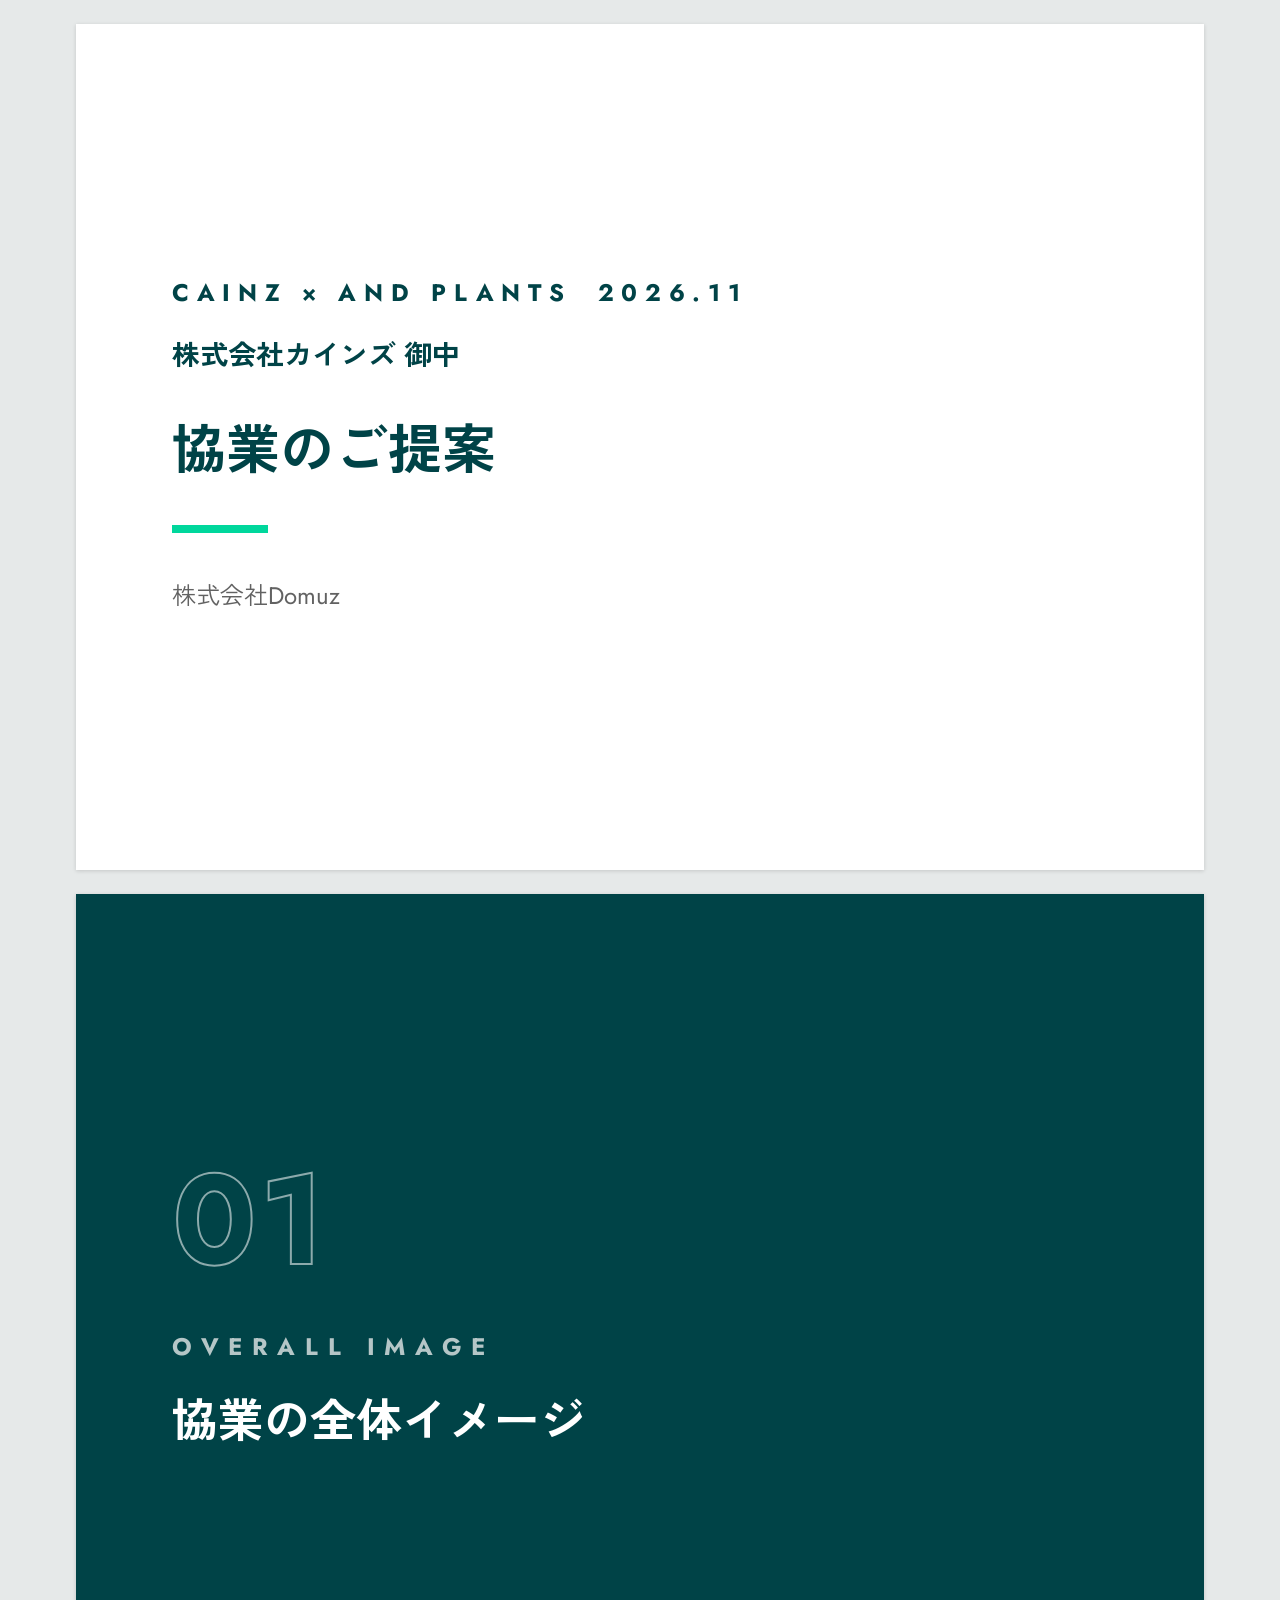
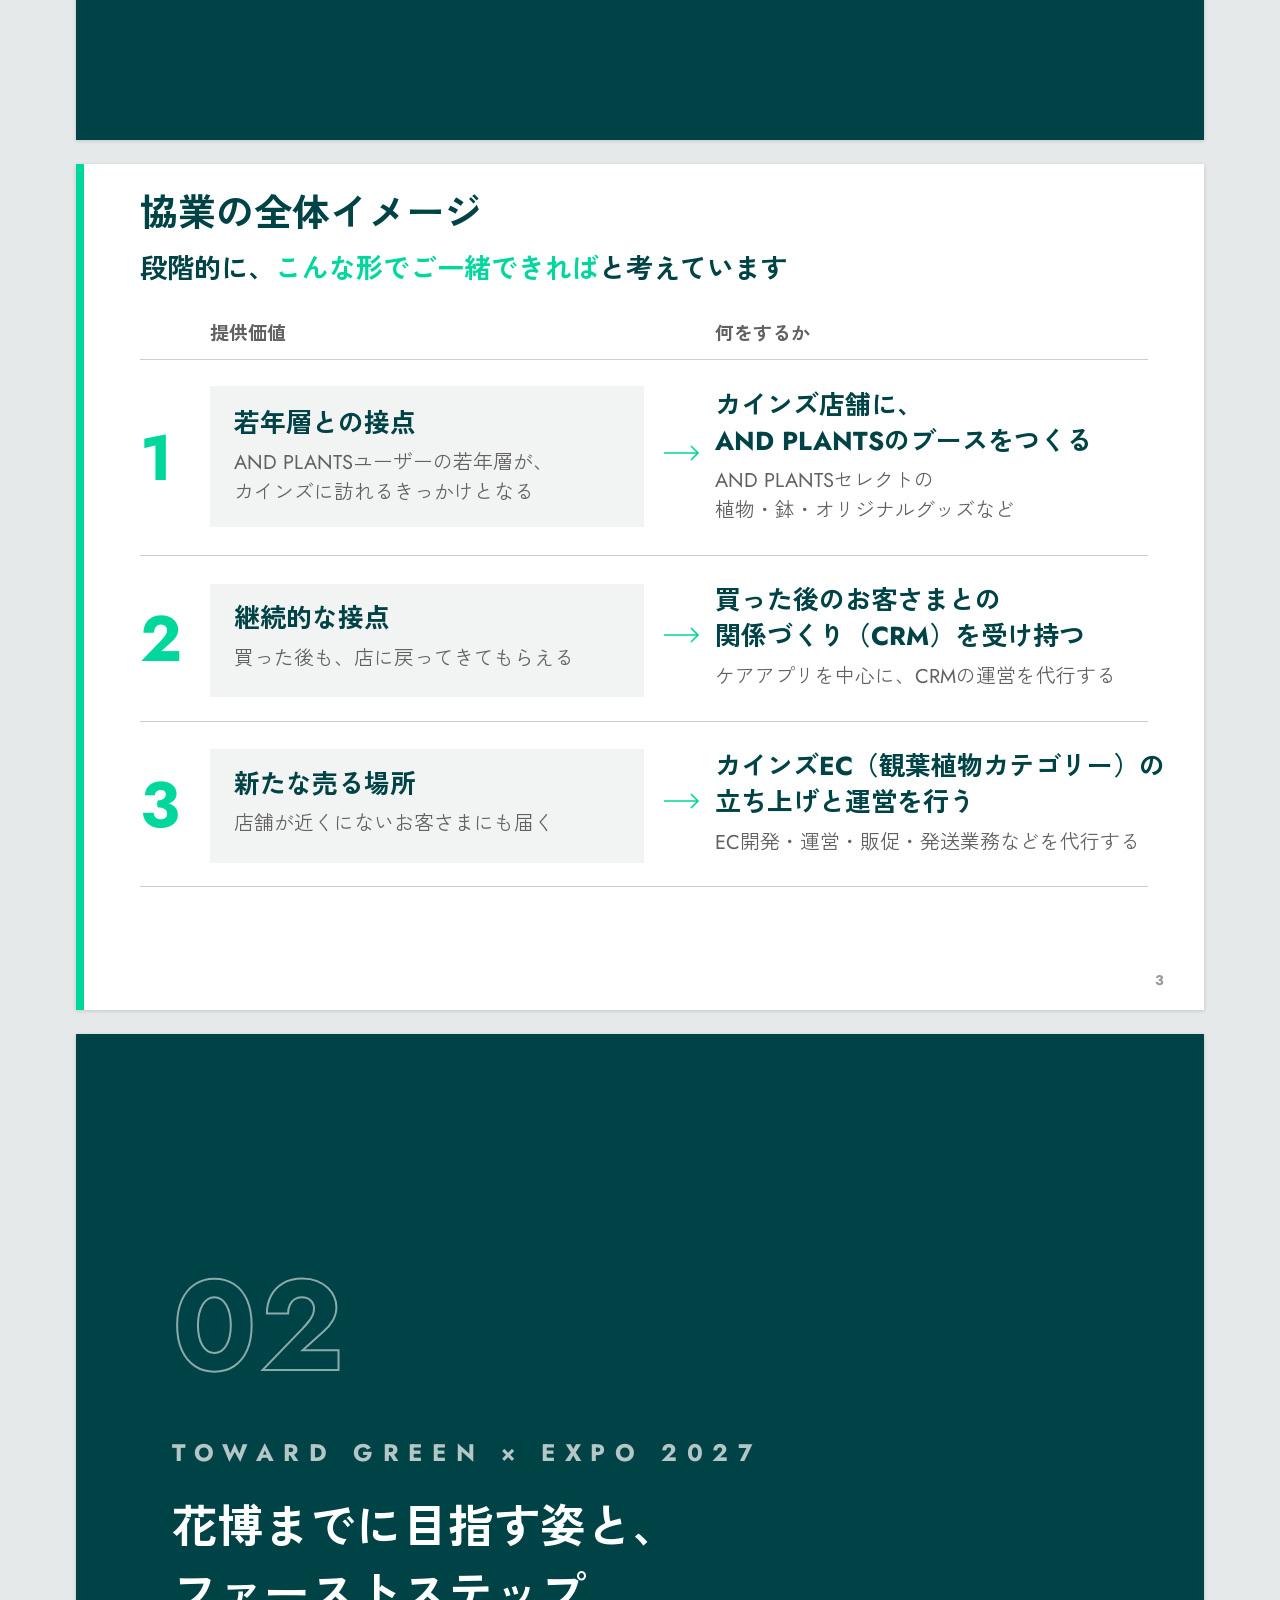
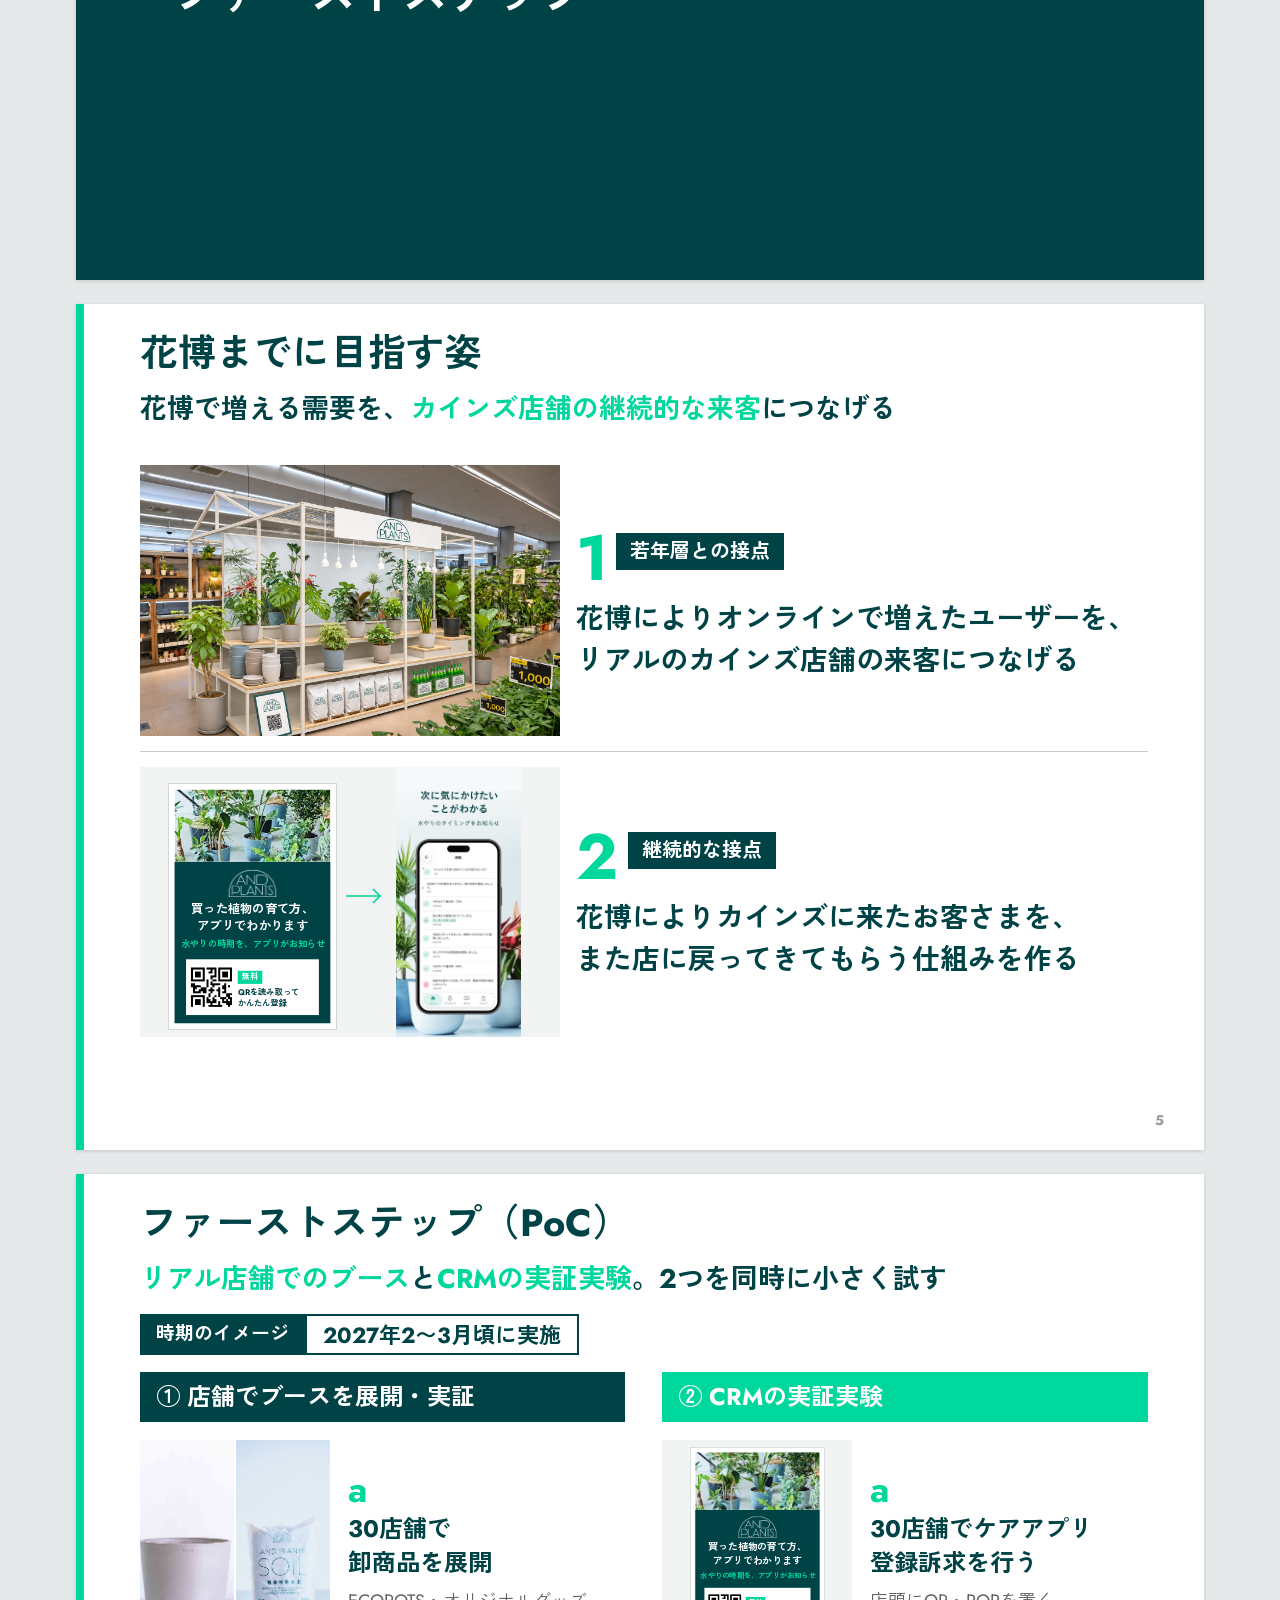
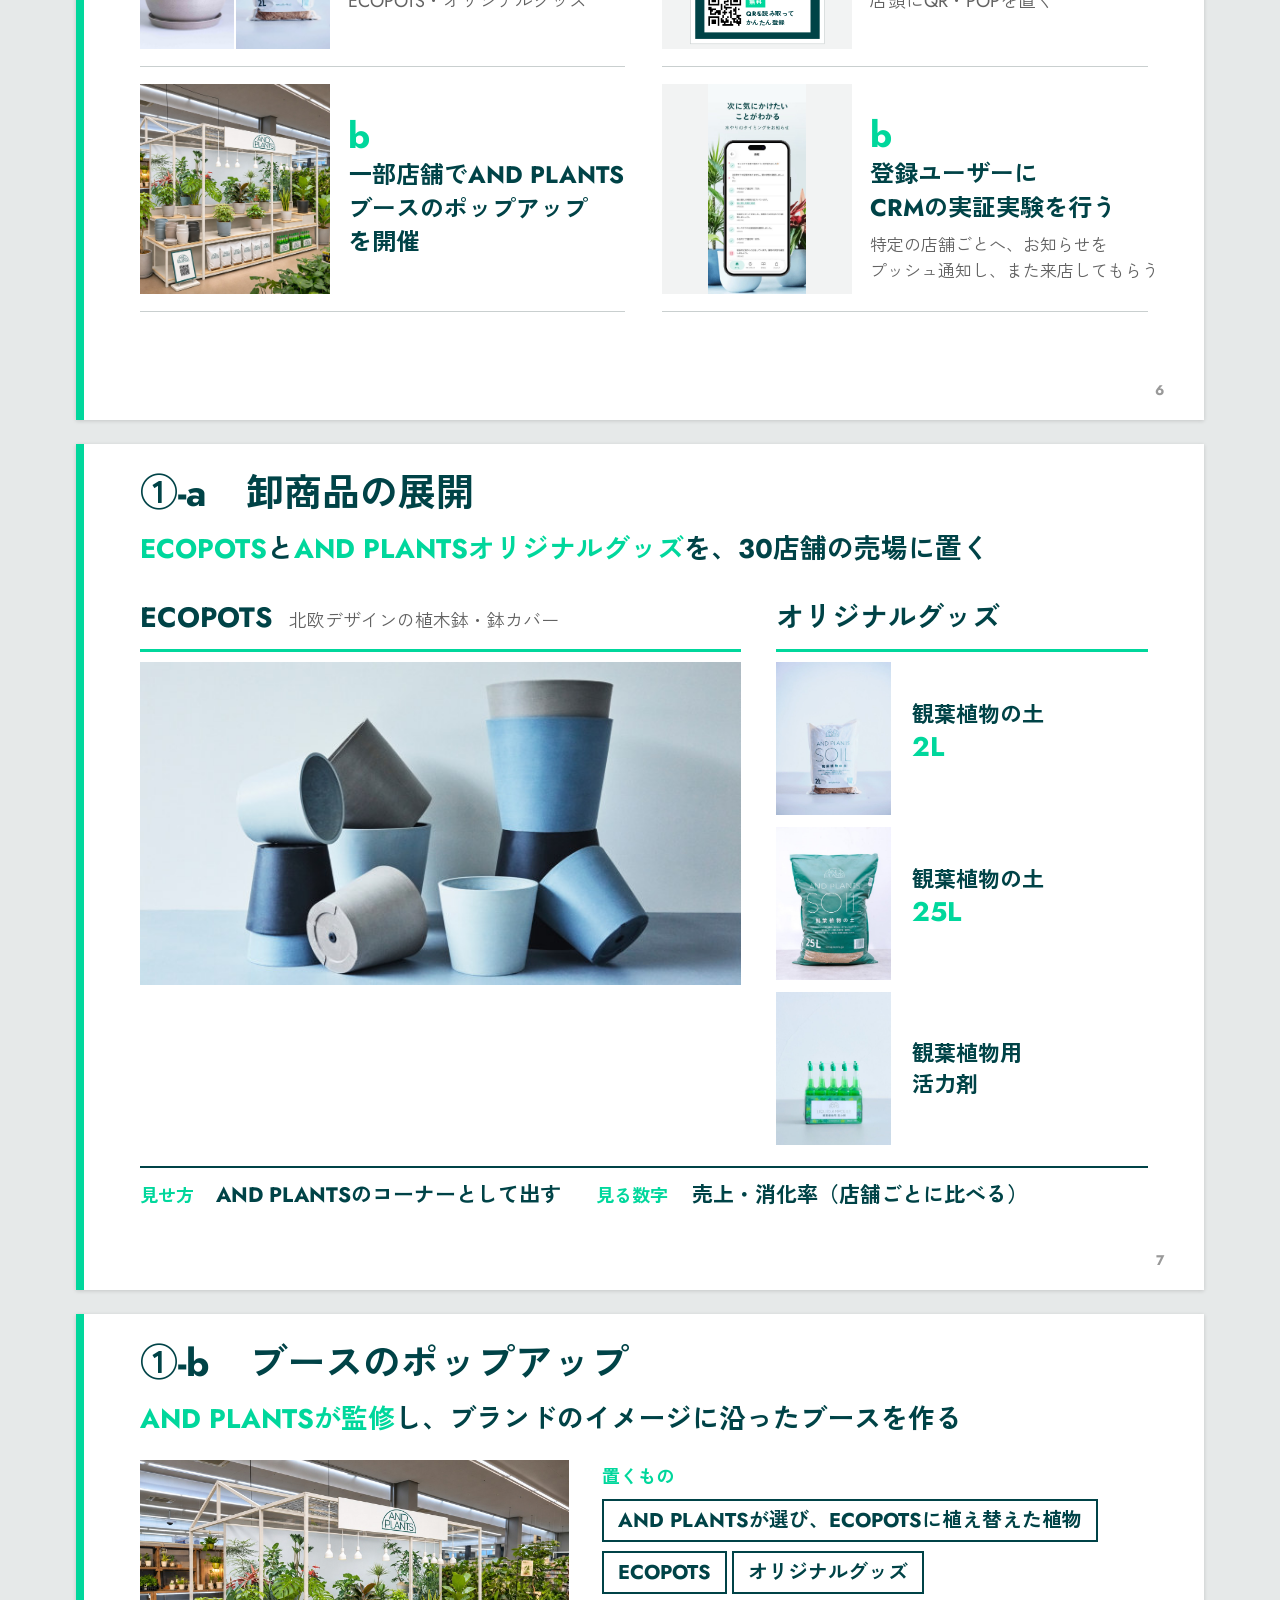
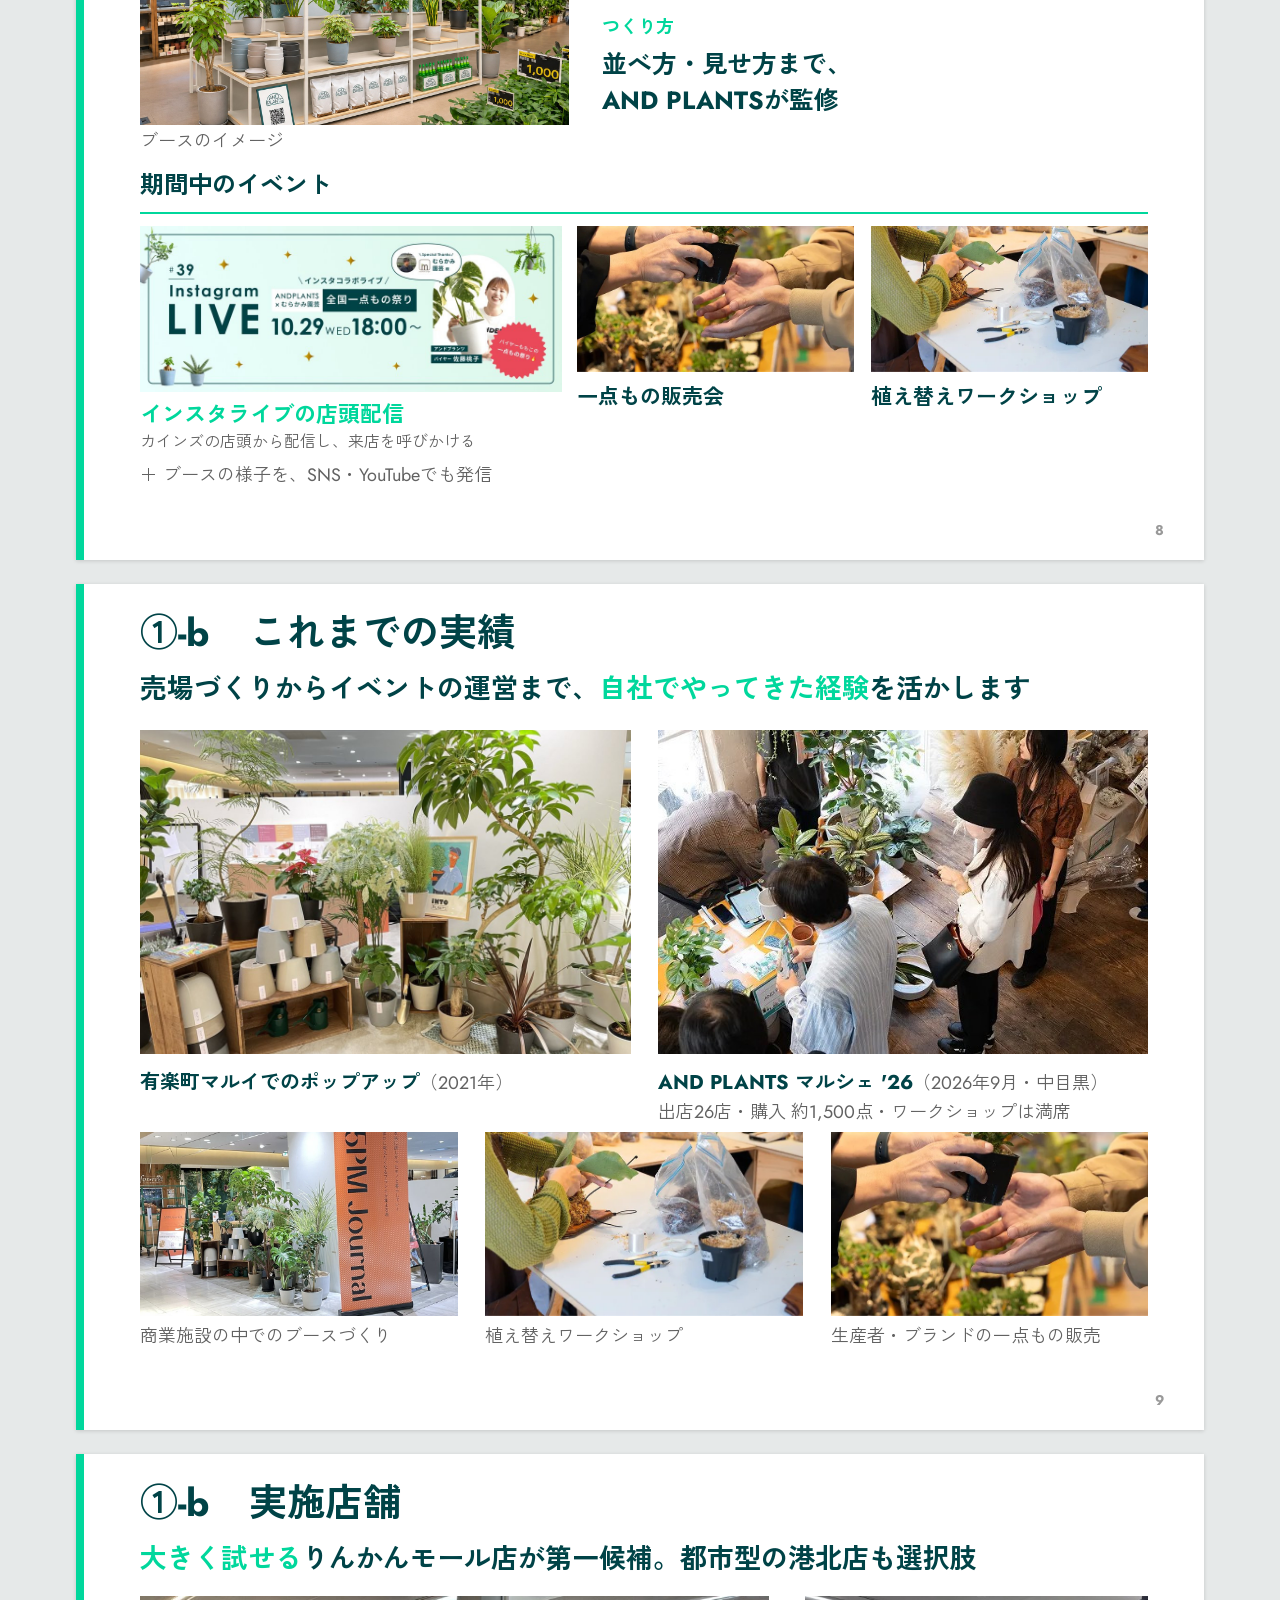
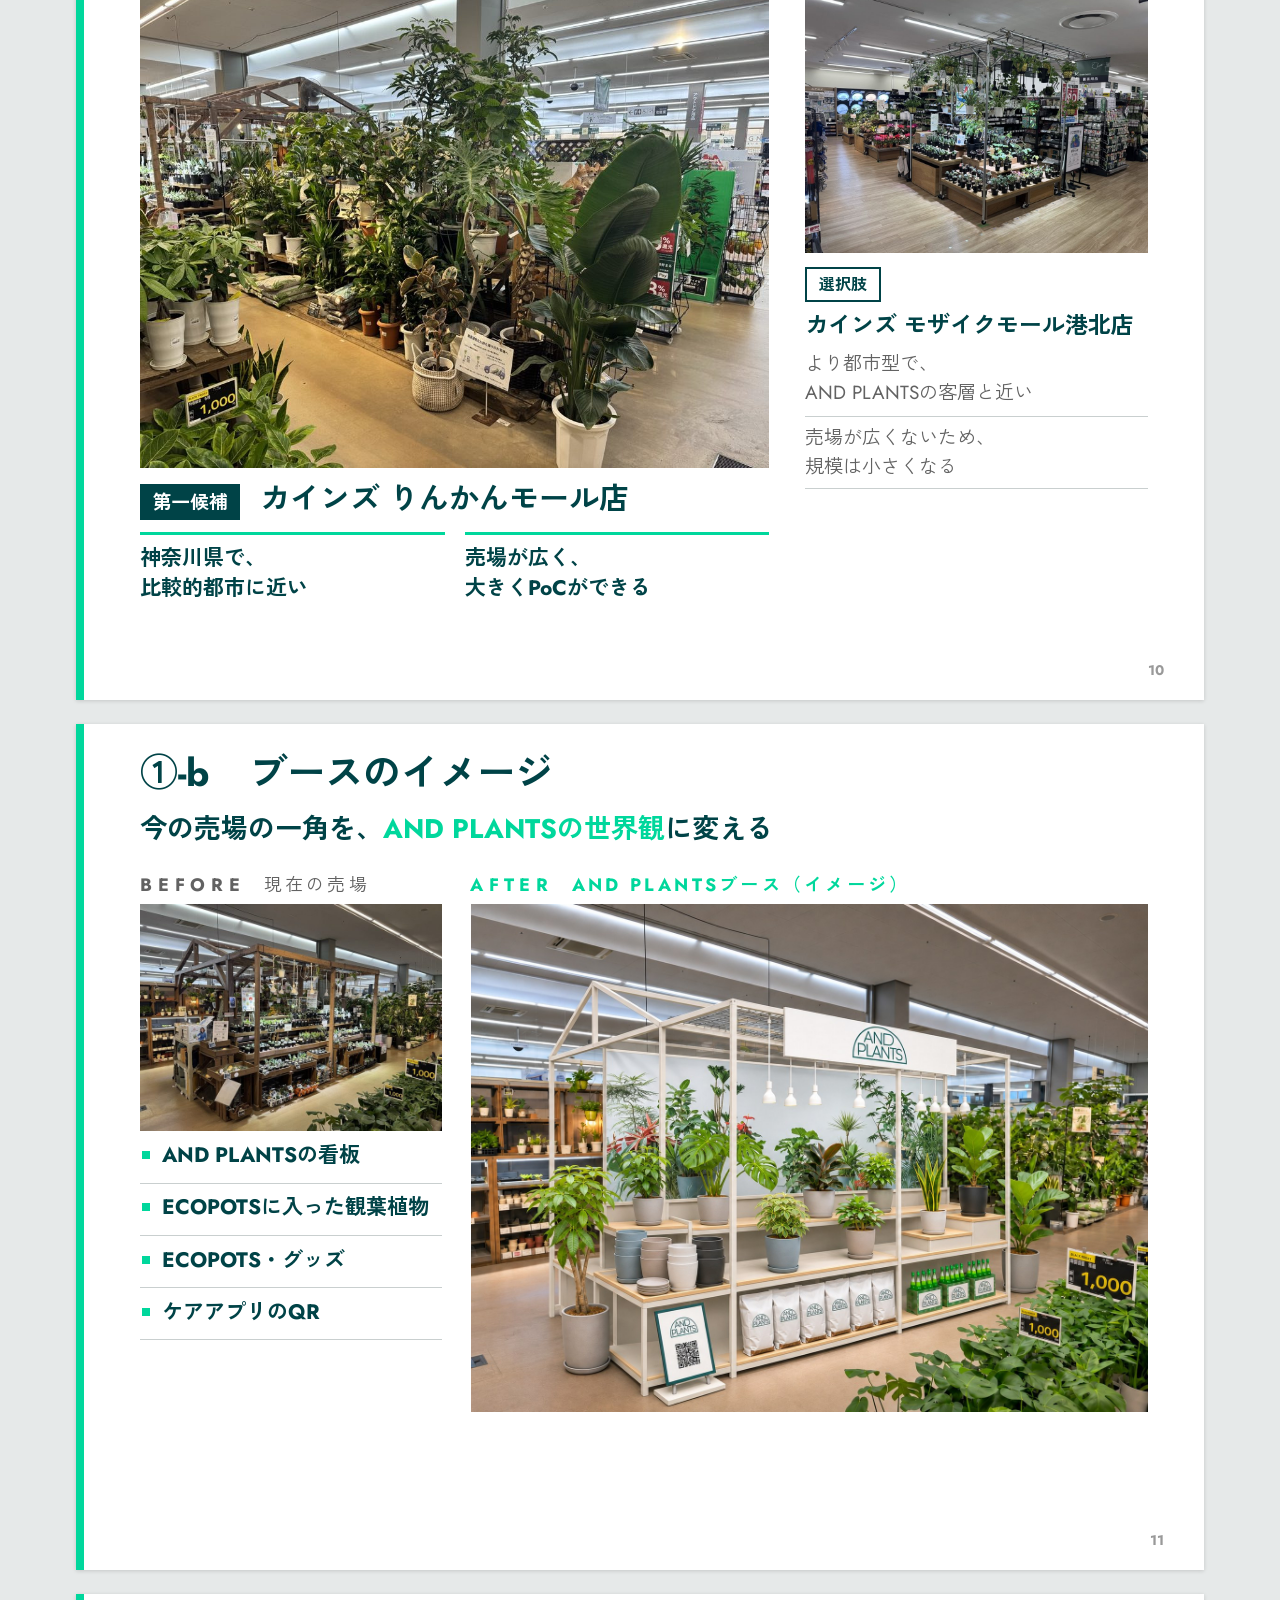
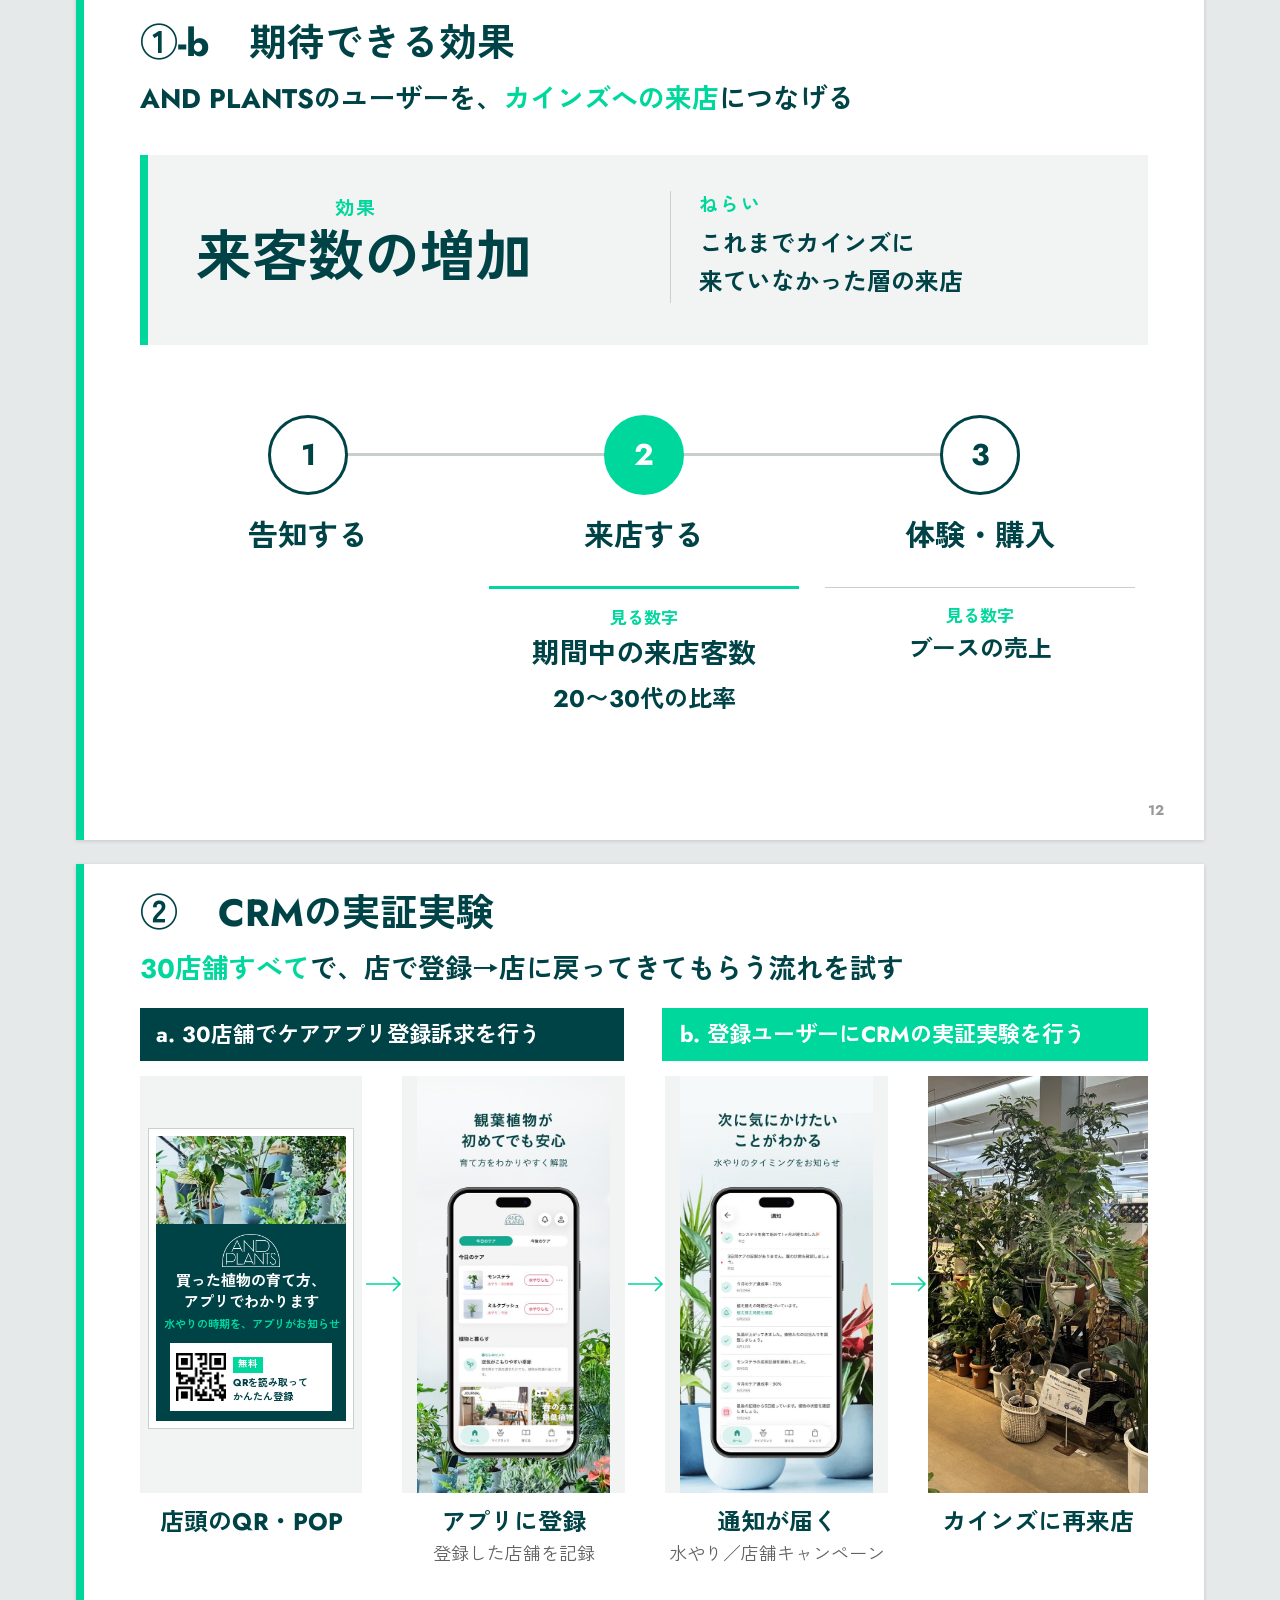
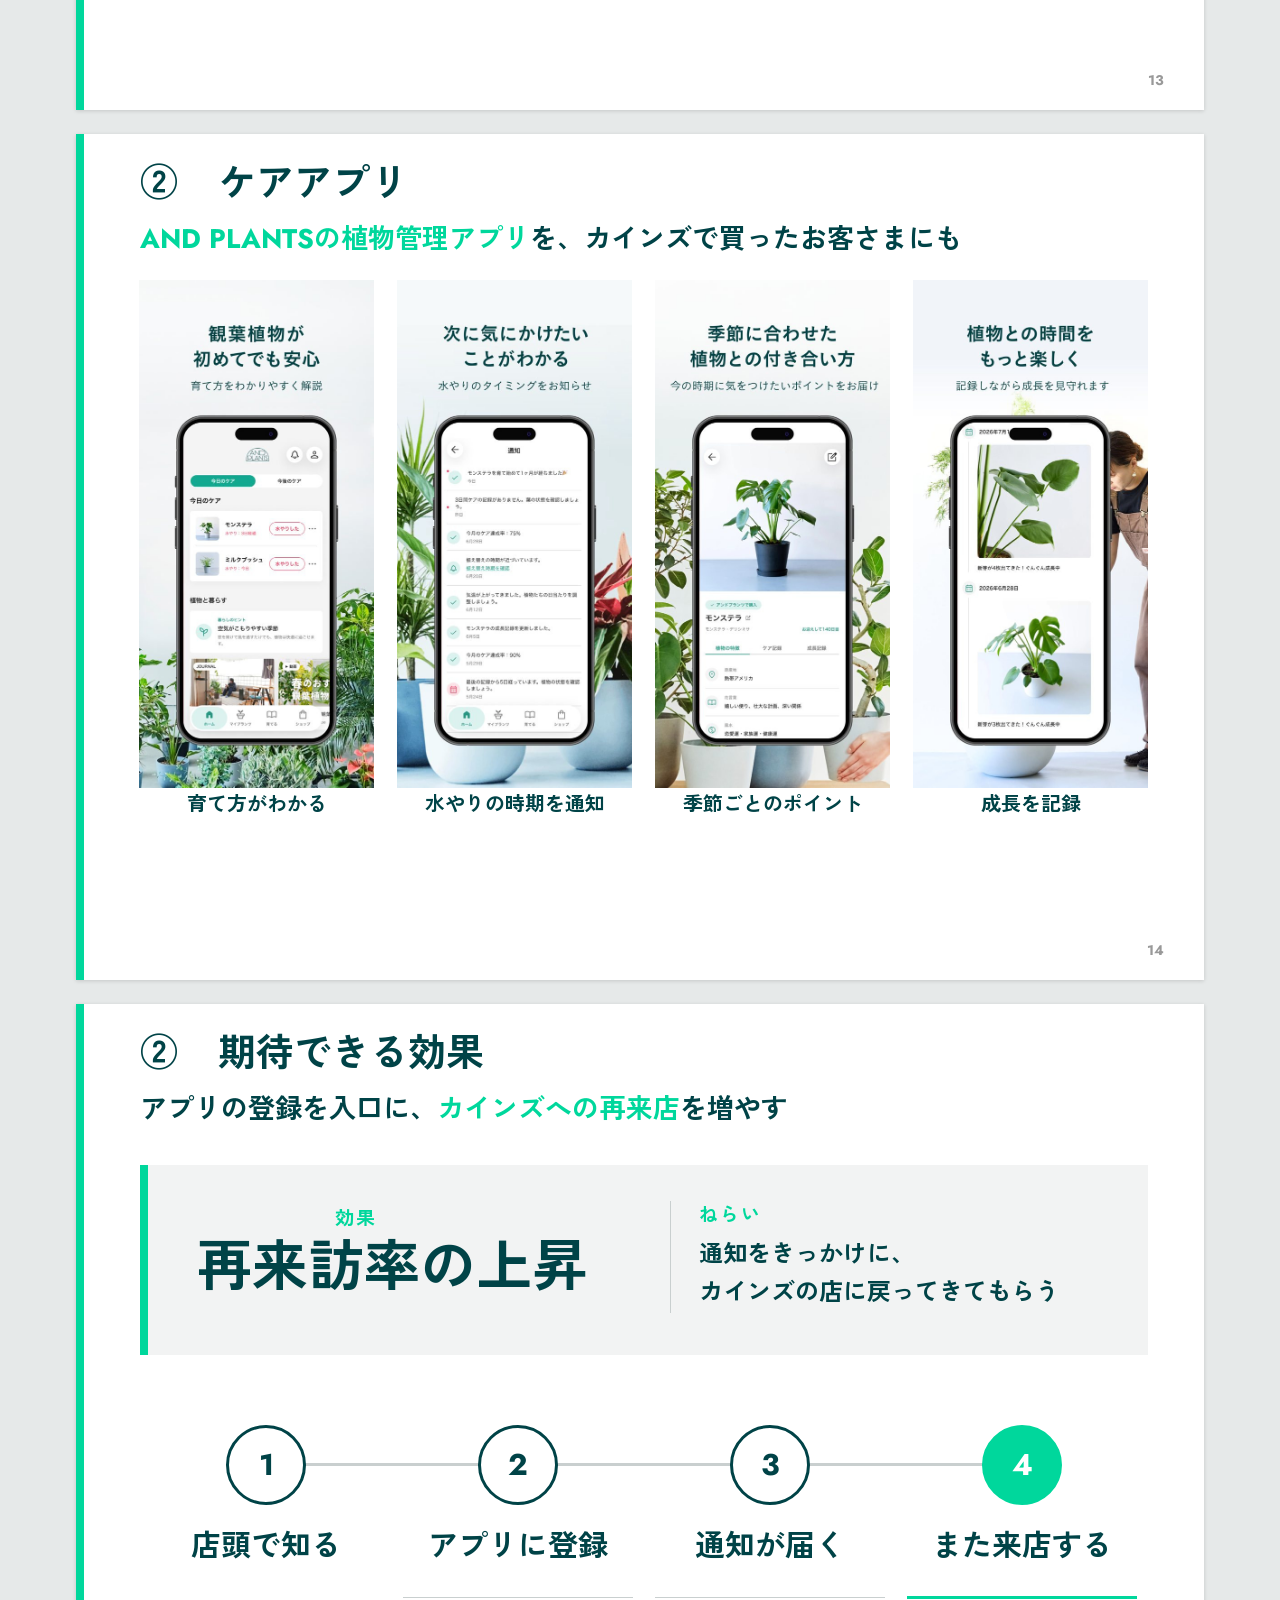
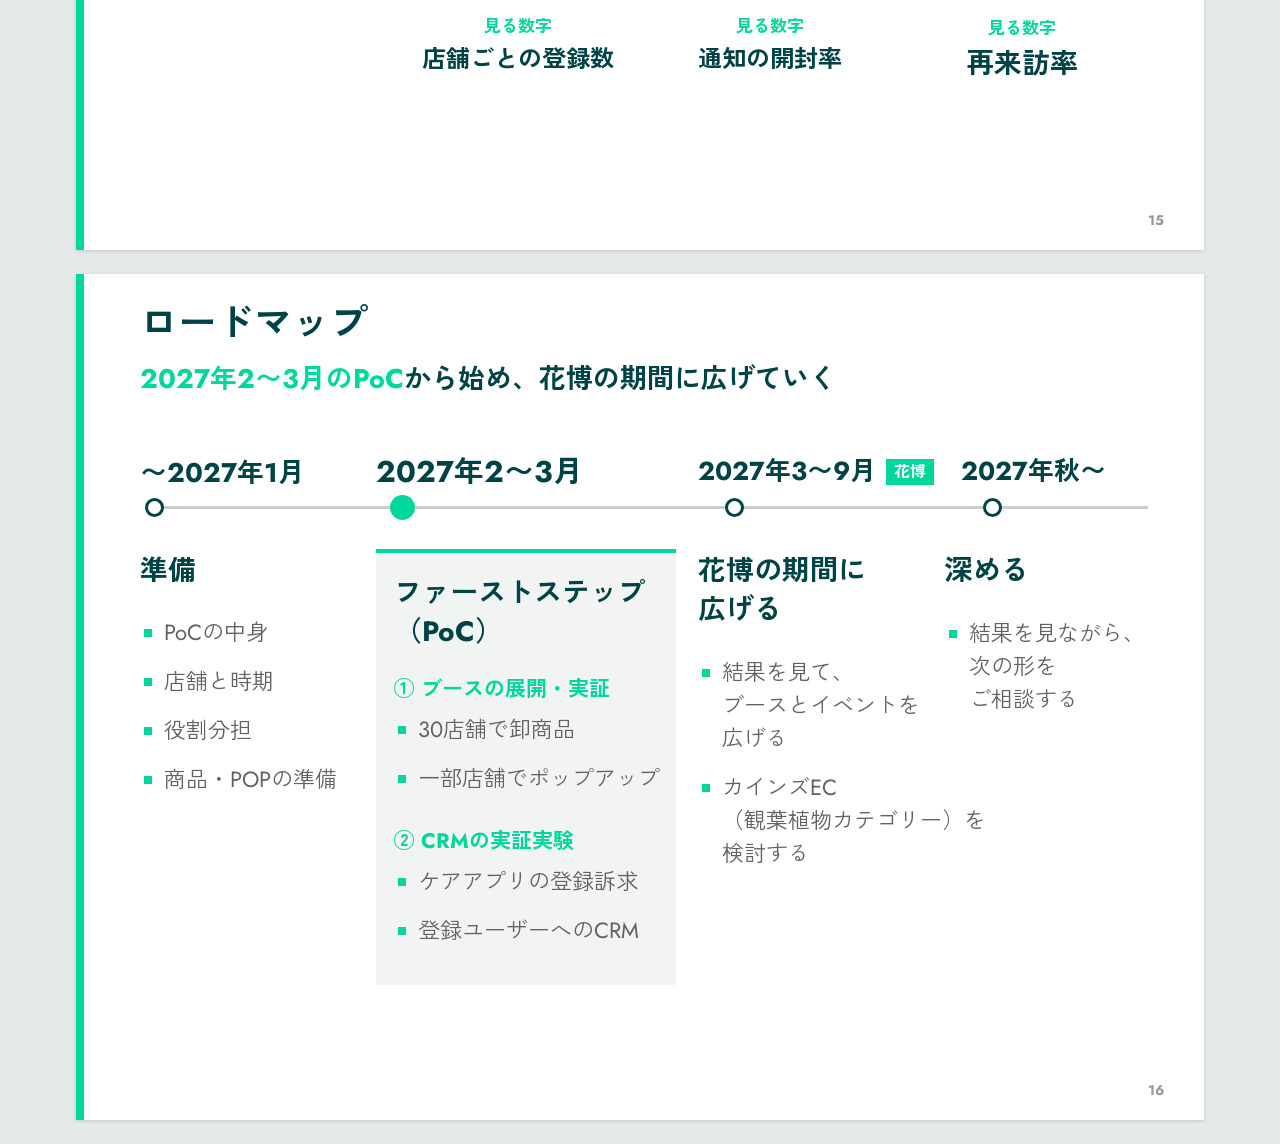
==== cainz-2026-11/deck.html @ 199fe283 "Cainz proposal deck: rebuild as HTML with Europa, wording fixes, uncropped goods photos - Latin text" ====
<!doctype html>
<html lang="ja">
<head>
<meta charset="utf-8">
<title>20261117_カインズ様_協業のご提案</title>
<link rel="preconnect" href="https://fonts.googleapis.com">
<link rel="preconnect" href="https://fonts.gstatic.com" crossorigin>
<link href="https://fonts.googleapis.com/css2?family=Zen+Kaku+Gothic+New:wght@400;500;700&display=swap" rel="stylesheet">
<style>
/* 欧文: Europa（Adobe Fonts が入っている Mac では local() で解決）→ 無ければ埋め込みの Jost */
@font-face { font-family: "Europa"; font-weight: 700; font-style: normal;
  src: local("Europa Bold"), local("Europa-Bold"), local("EuropaBold"), url(fonts/jost-latin.woff2) format("woff2"); }
@font-face { font-family: "Europa"; font-weight: 400; font-style: normal;
  src: local("Europa Regular"), local("Europa-Regular"), local("Europa"), url(fonts/jost-latin.woff2) format("woff2"); }

:root {
  --moss: #004347; --light: #00D79C; --secondary: #626262; --muted: #999999;
  --bg: #F2F3F3; --border: #C9CFCF; --white: #fff;
  --en: "Europa", "Zen Kaku Gothic New", "Hiragino Sans", sans-serif;
}
@page { size: 1128px 846px; margin: 0; }
* { box-sizing: border-box; }
html, body { margin: 0; padding: 0; background: #e6e9e9; }
body { font-family: var(--en); color: var(--moss); font-weight: 700; line-height: 1.45;
  -webkit-font-smoothing: antialiased; }
.page { position: relative; width: 1128px; height: 846px; overflow: hidden; background: var(--white);
  margin: 0 auto; page-break-after: always; break-after: page; }
@media screen { .page { margin: 24px auto; box-shadow: 0 1px 4px rgba(0,0,0,.15); } }
@media print { html, body { background: #fff; } .page { margin: 0; box-shadow: none; } }

.a { position: absolute; white-space: nowrap; }
.content::before { content: ""; position: absolute; left: 0; top: 0; width: 8px; height: 846px; background: var(--light); }
.title { left: 64px; top: 21px; font-size: 38px; }
.sub { left: 64px; top: 85px; font-size: 27px; }
.sub em { font-style: normal; color: var(--light); }
.pn { right: 40px; top: 806px; font-size: 14px; color: var(--muted); }
.reg { font-weight: 400; color: var(--secondary); }
.med { font-weight: 500; }
.lt { color: var(--light); }
.gray { color: var(--secondary); }
.hl { position: absolute; height: 1px; background: var(--border); }
.vl { position: absolute; width: 1px; background: var(--border); }
.box { position: absolute; background: var(--bg); }
.img { position: absolute; overflow: hidden; }
.img img { width: 100%; height: 100%; object-fit: cover; display: block; }
.img.top img { object-position: top; }
.img.contain { background: var(--bg); }
.img.contain img { object-fit: contain; }
.badge { position: absolute; background: var(--moss); color: #fff; font-size: 20px; line-height: 1; padding: 9px 14px 8px; white-space: nowrap; }
.frame { position: absolute; border: 2px solid var(--moss); font-size: 20px; line-height: 1; padding: 10px 14px 9px; white-space: nowrap; }
.bar { position: absolute; height: 50px; color: #fff; font-size: 24px; line-height: 50px; padding-left: 16px; white-space: nowrap; }
.bar.moss { background: var(--moss); } .bar.light { background: var(--light); }
.sq::before { content: ""; display: inline-block; width: 8px; height: 8px; background: var(--light); margin-right: 12px; vertical-align: 3px; }
.arrow { position: absolute; width: 36px; height: 16px; }
.num { font-size: 64px; line-height: 1; color: var(--light); }
.track { letter-spacing: .32em; }

/* 章扉 */
.divider { background: var(--moss); color: #fff; }
.divider .no { left: 96px; top: 262px; font-size: 128px; line-height: 1; color: transparent;
  -webkit-text-stroke: 2px rgba(255,255,255,.55); letter-spacing: .02em; }
.divider .label { left: 96px; top: 436px; font-size: 24px; letter-spacing: .4em; color: #B5C6C7; }
.divider .ttl { left: 96px; top: 494px; font-size: 46px; line-height: 1.45; }

/* ケアアプリ POP（店頭）。基準幅 206px、transform で縮小して使う */
.pop { position: absolute; width: 206px; background: #fff; border: 1px solid #c9cfcf; padding: 7px; transform-origin: 0 0; }
.pop .ph { height: 88px; overflow: hidden; }
.pop .ph img { width: 100%; height: 100%; object-fit: cover; object-position: 50% 100%; display: block; }
.pop .bd { background: var(--moss); color: #fff; text-align: center; padding: 10px 8px 10px; }
.pop .bd img.logo { width: 58px; display: block; margin: 0 auto 4px; }
.pop .h { font-size: 15px; line-height: 1.4; }
.pop .s { white-space: nowrap; font-size: 11px; color: var(--light); margin-top: 4px; }
.pop .qr { background: #fff; margin: 10px 6px 0; padding: 7px 6px; display: flex; align-items: center; gap: 7px; text-align: left; color: var(--moss); }
.pop .qr img { width: 50px; height: 48px; display: block; }
.pop .qr .free { display: inline-block; background: var(--light); color: #fff; font-size: 9.5px; line-height: 1; padding: 3px 5px; margin-bottom: 3px; }
.pop .qr .t { font-size: 10px; line-height: 1.4; }

/* 流れ（丸＋線） */
.flow .line { position: absolute; height: 3px; background: var(--border); }
.flow .c { position: absolute; width: 80px; height: 80px; border-radius: 50%; border: 3px solid var(--moss); background: #fff;
  font-size: 30px; line-height: 74px; text-align: center; }
.flow .c.on { background: var(--light); border-color: var(--light); color: #fff; }
.flow .lb { position: absolute; width: 320px; text-align: center; font-size: 30px; }
.flow .ul { position: absolute; height: 1px; background: var(--border); }
.flow .ul.on { height: 3px; background: var(--light); }
.flow .k { position: absolute; width: 320px; text-align: center; font-size: 17px; color: var(--light); }
.flow .v { position: absolute; width: 320px; text-align: center; font-size: 24px; }

/* 効果ボックス */
.effect { position: absolute; left: 64px; top: 161px; width: 1008px; height: 190px; background: var(--bg); border-left: 8px solid var(--light); }
.effect .k { position: absolute; left: 48px; top: 40px; font-size: 19px; color: var(--light); letter-spacing: .1em; }
.effect .big { position: absolute; left: 48px; top: 66px; font-size: 56px; line-height: 1.3; }
.effect .vl { left: 522px; top: 36px; height: 112px; }
.effect .k2 { position: absolute; left: 551px; top: 36px; font-size: 19px; color: var(--light); letter-spacing: .1em; }
.effect .aim { position: absolute; left: 551px; top: 70px; font-size: 24px; line-height: 1.6; }
</style>
</head>
<body>

<!-- 1 表紙 -->
<section class="page">
  <div class="a track" style="left:96px;top:252px;font-size:24px">CAINZ × AND PLANTS<span style="display:inline-block;width:1.1em"></span>2026.11</div>
  <div class="a" style="left:96px;top:312px;font-size:28px">株式会社カインズ 御中</div>
  <div class="a" style="left:96px;top:387px;font-size:54px">協業のご提案</div>
  <div class="a" style="left:96px;top:501px;width:96px;height:8px;background:var(--light)"></div>
  <div class="a reg" style="left:96px;top:555px;font-size:24px">株式会社Domuz</div>
</section>

<!-- 2 章扉 01 -->
<section class="page divider">
  <div class="a no">01</div>
  <div class="a label">OVERALL IMAGE</div>
  <div class="a ttl">協業の全体イメージ</div>
</section>

<!-- 3 協業の全体イメージ -->
<section class="page content">
  <div class="a title">協業の全体イメージ</div>
  <div class="a sub">段階的に、<em>こんな形でご一緒できれば</em>と考えています</div>

  <div class="a gray" style="left:134px;top:156px;font-size:19px">提供価値</div>
  <div class="a gray" style="left:639px;top:156px;font-size:19px">何をするか</div>
  <div class="hl" style="left:64px;top:195px;width:1008px"></div>
  <div class="hl" style="left:64px;top:391px;width:1008px"></div>
  <div class="hl" style="left:64px;top:557px;width:1008px"></div>
  <div class="hl" style="left:64px;top:722px;width:1008px"></div>

  <!-- row 1 -->
  <div class="a num" style="left:64px;top:262px">1</div>
  <div class="box" style="left:134px;top:222px;width:434px;height:141px"></div>
  <div class="a" style="left:158px;top:241px;font-size:26px">若年層との接点</div>
  <div class="a reg" style="left:158px;top:284px;font-size:20px;line-height:1.5">AND PLANTSユーザーの若年層が、<br>カインズに訪れるきっかけとなる</div>
  <svg class="arrow" style="left:588px;top:281px" viewBox="0 0 36 16"><path d="M0 8h34M27 1l7 7-7 7" fill="none" stroke="#00D79C" stroke-width="1.6"/></svg>
  <div class="a" style="left:639px;top:223px;font-size:26px;line-height:1.4">カインズ店舗に、<br>AND PLANTSのブースをつくる</div>
  <div class="a reg" style="left:639px;top:302px;font-size:20px;line-height:1.5">AND PLANTSセレクトの<br>植物・鉢・オリジナルグッズなど</div>

  <!-- row 2 -->
  <div class="a num" style="left:64px;top:443px">2</div>
  <div class="box" style="left:134px;top:420px;width:434px;height:113px"></div>
  <div class="a" style="left:158px;top:436px;font-size:26px">継続的な接点</div>
  <div class="a reg" style="left:158px;top:480px;font-size:20px">買った後も、店に戻ってきてもらえる</div>
  <svg class="arrow" style="left:588px;top:463px" viewBox="0 0 36 16"><path d="M0 8h34M27 1l7 7-7 7" fill="none" stroke="#00D79C" stroke-width="1.6"/></svg>
  <div class="a" style="left:639px;top:418px;font-size:26px;line-height:1.4">買った後のお客さまとの<br>関係づくり（CRM）を受け持つ</div>
  <div class="a reg" style="left:639px;top:498px;font-size:20px">ケアアプリを中心に、CRMの運営を代行する</div>

  <!-- row 3 -->
  <div class="a num" style="left:64px;top:609px">3</div>
  <div class="box" style="left:134px;top:585px;width:434px;height:114px"></div>
  <div class="a" style="left:158px;top:602px;font-size:26px">新たな売る場所</div>
  <div class="a reg" style="left:158px;top:645px;font-size:20px">店舗が近くにないお客さまにも届く</div>
  <svg class="arrow" style="left:588px;top:629px" viewBox="0 0 36 16"><path d="M0 8h34M27 1l7 7-7 7" fill="none" stroke="#00D79C" stroke-width="1.6"/></svg>
  <div class="a" style="left:639px;top:584px;font-size:26px;line-height:1.4">カインズEC（観葉植物カテゴリー）の<br>立ち上げと運営を行う</div>
  <div class="a reg" style="left:639px;top:664px;font-size:20px">EC開発・運営・販促・発送業務などを代行する</div>
  <div class="a pn">3</div>
</section>

<!-- 4 章扉 02 -->
<section class="page divider">
  <div class="a no" style="top:228px">02</div>
  <div class="a label" style="top:402px">TOWARD GREEN × EXPO 2027</div>
  <div class="a ttl" style="top:460px">花博までに目指す姿と、<br>ファーストステップ</div>
</section>

<!-- 5 花博までに目指す姿 -->
<section class="page content">
  <div class="a title">花博までに目指す姿</div>
  <div class="a sub">花博で増える需要を、<em>カインズ店舗の継続的な来客</em>につなげる</div>

  <div class="img" style="left:64px;top:161px;width:420px;height:271px"><img src="img/booth.jpg" alt=""></div>
  <div class="a num" style="left:500px;top:222px">1</div>
  <div class="badge" style="left:540px;top:229px">若年層との接点</div>
  <div class="a" style="left:500px;top:294px;font-size:28px;line-height:1.5">花博によりオンラインで増えたユーザーを、<br>リアルのカインズ店舗の来客につなげる</div>

  <div class="hl" style="left:64px;top:447px;width:1008px"></div>

  <div class="box" style="left:64px;top:463px;width:420px;height:270px"></div>
  <div class="pop" style="left:92px;top:479px;transform:scale(.82)">
    <div class="ph"><img src="img/app_store_plants.jpg" alt=""></div>
    <div class="bd"><img class="logo" src="img/logo.png" alt=""><div class="h">買った植物の育て方、<br>アプリでわかります</div><div class="s">水やりの時期を、アプリがお知らせ</div>
      <div class="qr"><img src="img/qr.png" alt=""><div><span class="free">無料</span><div class="t">QRを読み取って<br>かんたん登録</div></div></div></div>
  </div>
  <svg class="arrow" style="left:270px;top:584px" viewBox="0 0 36 16"><path d="M0 8h34M27 1l7 7-7 7" fill="none" stroke="#00D79C" stroke-width="1.6"/></svg>
  <div class="img contain" style="left:320px;top:463px;width:125px;height:270px"><img src="img/phone_notify.jpg" alt=""></div>
  <div class="a num" style="left:500px;top:521px">2</div>
  <div class="badge" style="left:552px;top:528px">継続的な接点</div>
  <div class="a" style="left:500px;top:593px;font-size:28px;line-height:1.5">花博によりカインズに来たお客さまを、<br>また店に戻ってきてもらう仕組みを作る</div>
  <div class="a pn">5</div>
</section>

<!-- 6 ファーストステップ（PoC） -->
<section class="page content">
  <div class="a title">ファーストステップ（PoC）</div>
  <div class="a sub"><em>リアル店舗でのブース</em>と<em>CRMの実証実験</em>。2つを同時に小さく試す</div>

  <div class="a" style="left:64px;top:140px;display:flex;align-items:stretch">
    <div style="background:var(--moss);color:#fff;font-size:19px;line-height:1;padding:10px 16px 10px">時期のイメージ</div>
    <div style="border:2px solid var(--moss);font-size:22px;line-height:1;padding:8px 16px 7px">2027年2〜3月頃に実施</div>
  </div>

  <div class="bar moss" style="left:64px;top:198px;width:485px">① 店舗でブースを展開・実証</div>
  <div class="bar light" style="left:586px;top:198px;width:486px">② CRMの実証実験</div>

  <!-- ① a -->
  <div class="img" style="left:64px;top:266px;width:94px;height:209px"><img src="img/pot.jpg" alt=""></div>
  <div class="img" style="left:160px;top:266px;width:94px;height:209px"><img src="img/soil2l.jpg" alt=""></div>
  <div class="a lt" style="left:272px;top:298px;font-size:36px;line-height:1">a</div>
  <div class="a" style="left:272px;top:338px;font-size:24px;line-height:1.4">30店舗で<br>卸商品を展開</div>
  <div class="a reg" style="left:272px;top:414px;font-size:18px">ECOPOTS・オリジナルグッズ</div>
  <div class="hl" style="left:64px;top:492px;width:485px"></div>
  <!-- ① b -->
  <div class="img" style="left:64px;top:510px;width:190px;height:210px"><img src="img/booth.jpg" alt=""></div>
  <div class="a lt" style="left:272px;top:544px;font-size:36px;line-height:1">b</div>
  <div class="a" style="left:272px;top:584px;font-size:24px;line-height:1.4">一部店舗でAND PLANTS<br>ブースのポップアップ<br>を開催</div>
  <div class="hl" style="left:64px;top:737px;width:485px"></div>

  <!-- ② a -->
  <div class="box" style="left:586px;top:266px;width:190px;height:209px"></div>
  <div class="pop" style="left:614px;top:273px;transform:scale(.655)">
    <div class="ph"><img src="img/app_store_plants.jpg" alt=""></div>
    <div class="bd"><img class="logo" src="img/logo.png" alt=""><div class="h">買った植物の育て方、<br>アプリでわかります</div><div class="s">水やりの時期を、アプリがお知らせ</div>
      <div class="qr"><img src="img/qr.png" alt=""><div><span class="free">無料</span><div class="t">QRを読み取って<br>かんたん登録</div></div></div></div>
  </div>
  <div class="a lt" style="left:794px;top:298px;font-size:36px;line-height:1">a</div>
  <div class="a" style="left:794px;top:338px;font-size:24px;line-height:1.4">30店舗でケアアプリ<br>登録訴求を行う</div>
  <div class="a reg" style="left:794px;top:414px;font-size:18px">店頭にQR・POPを置く</div>
  <div class="hl" style="left:586px;top:492px;width:486px"></div>
  <!-- ② b -->
  <div class="img contain" style="left:586px;top:510px;width:190px;height:210px"><img src="img/phone_notify.jpg" alt=""></div>
  <div class="a lt" style="left:794px;top:543px;font-size:36px;line-height:1">b</div>
  <div class="a" style="left:794px;top:583px;font-size:24px;line-height:1.4">登録ユーザーに<br>CRMの実証実験を行う</div>
  <div class="a reg" style="left:794px;top:659px;font-size:17px;line-height:1.5">特定の店舗ごとへ、お知らせを<br>プッシュ通知し、また来店してもらう</div>
  <div class="hl" style="left:586px;top:737px;width:486px"></div>
  <div class="a pn">6</div>
</section>

<!-- 7 ①-a 卸商品の展開 -->
<section class="page content">
  <div class="a title">①-a<span style="display:inline-block;width:40px"></span>卸商品の展開</div>
  <div class="a sub"><em>ECOPOTS</em>と<em>AND PLANTSオリジナルグッズ</em>を、30店舗の売場に置く</div>

  <div class="a" style="left:64px;top:154px;font-size:28px">ECOPOTS<span class="reg" style="font-size:18px;margin-left:16px">北欧デザインの植木鉢・鉢カバー</span></div>
  <div class="a" style="left:64px;top:205px;width:601px;height:3px;background:var(--light)"></div>
  <div class="img" style="left:64px;top:218px;width:601px;height:323px"><img src="img/ecopots_group.jpg" alt=""></div>

  <div class="a" style="left:700px;top:154px;font-size:28px">オリジナルグッズ</div>
  <div class="a" style="left:700px;top:205px;width:372px;height:3px;background:var(--light)"></div>
  <!-- 商品写真は縦長なので、切らずに全体が入る縦長の枠にする -->
  <div class="img contain" style="left:700px;top:218px;width:115px;height:153px"><img src="img/soil2l.jpg" alt=""></div>
  <div class="a" style="left:836px;top:256px;font-size:22px;line-height:1.3">観葉植物の土<br><span class="lt" style="font-size:27px">2L</span></div>
  <div class="img contain" style="left:700px;top:383px;width:115px;height:153px"><img src="img/soil25l.jpg" alt=""></div>
  <div class="a" style="left:836px;top:421px;font-size:22px;line-height:1.3">観葉植物の土<br><span class="lt" style="font-size:27px">25L</span></div>
  <div class="img contain" style="left:700px;top:548px;width:115px;height:153px"><img src="img/ampoule.jpg" alt=""></div>
  <div class="a" style="left:836px;top:594px;font-size:22px;line-height:1.4">観葉植物用<br>活力剤</div>

  <div class="a" style="left:64px;top:722px;width:1008px;height:2px;background:var(--moss)"></div>
  <div class="a lt" style="left:64px;top:739px;font-size:18px">見せ方</div>
  <div class="a" style="left:140px;top:736px;font-size:21px">AND PLANTSのコーナーとして出す</div>
  <div class="a lt" style="left:520px;top:739px;font-size:18px">見る数字</div>
  <div class="a" style="left:616px;top:736px;font-size:21px">売上・消化率（店舗ごとに比べる）</div>
  <div class="a pn">7</div>
</section>

<!-- 8 ①-b ブースのポップアップ -->
<section class="page content">
  <div class="a title">①-b<span style="display:inline-block;width:40px"></span>ブースのポップアップ</div>
  <div class="a sub"><em>AND PLANTSが監修</em>し、ブランドのイメージに沿ったブースを作る</div>

  <div class="img" style="left:64px;top:146px;width:429px;height:265px"><img src="img/booth.jpg" alt=""></div>
  <div class="a reg" style="left:64px;top:414px;font-size:18px">ブースのイメージ</div>

  <div class="a lt" style="left:526px;top:150px;font-size:18px">置くもの</div>
  <div class="frame" style="left:526px;top:185px">AND PLANTSが選び、ECOPOTSに植え替えた植物</div>
  <div class="frame" style="left:526px;top:237px">ECOPOTS</div>
  <div class="frame" style="left:656px;top:237px">オリジナルグッズ</div>
  <div class="a lt" style="left:526px;top:300px;font-size:18px">つくり方</div>
  <div class="a" style="left:526px;top:332px;font-size:25px;line-height:1.45">並べ方・見せ方まで、<br>AND PLANTSが監修</div>

  <div class="a" style="left:64px;top:454px;font-size:24px">期間中のイベント</div>
  <div class="a" style="left:64px;top:498px;width:1008px;height:2px;background:var(--light)"></div>
  <div class="img" style="left:64px;top:512px;width:422px;height:166px"><img src="img/insta_live.jpg" alt=""></div>
  <div class="img" style="left:501px;top:512px;width:277px;height:146px"><img src="img/ippin.jpg" alt=""></div>
  <div class="img" style="left:795px;top:512px;width:277px;height:146px"><img src="img/workshop.jpg" alt=""></div>
  <div class="a lt" style="left:64px;top:685px;font-size:22px">インスタライブの店頭配信</div>
  <div class="a reg" style="left:64px;top:716px;font-size:16px">カインズの店頭から配信し、来店を呼びかける</div>
  <div class="a reg" style="left:64px;top:748px;font-size:18px">＋ ブースの様子を、SNS・YouTubeでも発信</div>
  <div class="a" style="left:501px;top:668px;font-size:21px">一点もの販売会</div>
  <div class="a" style="left:795px;top:668px;font-size:21px">植え替えワークショップ</div>
  <div class="a pn">8</div>
</section>

<!-- 9 ①-b これまでの実績 -->
<section class="page content">
  <div class="a title">①-b<span style="display:inline-block;width:40px"></span>これまでの実績</div>
  <div class="a sub">売場づくりからイベントの運営まで、<em>自社でやってきた経験</em>を活かします</div>

  <div class="img" style="left:64px;top:146px;width:491px;height:324px"><img src="img/marui.jpg" alt=""></div>
  <div class="img" style="left:582px;top:146px;width:490px;height:324px"><img src="img/marche.jpg" alt=""></div>
  <div class="a" style="left:64px;top:484px;font-size:20px">有楽町マルイでのポップアップ<span class="reg" style="font-size:18px">（2021年）</span></div>
  <div class="a" style="left:582px;top:484px;font-size:20px;line-height:1.45">AND PLANTS マルシェ '26<span class="reg" style="font-size:18px">（2026年9月・中目黒）</span><br><span class="reg" style="font-size:18px">出店26店・購入 約1,500点・ワークショップは満席</span></div>

  <div class="img" style="left:64px;top:548px;width:318px;height:184px"><img src="img/mall_booth.jpg" alt=""></div>
  <div class="img" style="left:409px;top:548px;width:318px;height:184px"><img src="img/workshop.jpg" alt=""></div>
  <div class="img" style="left:755px;top:548px;width:317px;height:184px"><img src="img/ippin.jpg" alt=""></div>
  <div class="a reg" style="left:64px;top:739px;font-size:18px">商業施設の中でのブースづくり</div>
  <div class="a reg" style="left:409px;top:739px;font-size:18px">植え替えワークショップ</div>
  <div class="a reg" style="left:755px;top:739px;font-size:18px">生産者・ブランドの一点もの販売</div>
  <div class="a pn">9</div>
</section>

<!-- 10 ①-b 実施店舗 -->
<section class="page content">
  <div class="a title">①-b<span style="display:inline-block;width:40px"></span>実施店舗</div>
  <div class="a sub"><em>大きく試せる</em>りんかんモール店が第一候補。都市型の港北店も選択肢</div>

  <div class="img" style="left:64px;top:142px;width:629px;height:472px"><img src="img/rinkan.jpg" alt=""></div>
  <div class="badge" style="left:64px;top:630px;font-size:19px;padding:9px 12px 8px">第一候補</div>
  <div class="a" style="left:184px;top:623px;font-size:30px">カインズ りんかんモール店</div>
  <div class="a" style="left:64px;top:678px;width:305px;height:3px;background:var(--light)"></div>
  <div class="a" style="left:389px;top:678px;width:304px;height:3px;background:var(--light)"></div>
  <div class="a" style="left:64px;top:689px;font-size:21px;line-height:1.45">神奈川県で、<br>比較的都市に近い</div>
  <div class="a" style="left:389px;top:689px;font-size:21px;line-height:1.45">売場が広く、<br>大きくPoCができる</div>

  <div class="img" style="left:729px;top:142px;width:343px;height:257px"><img src="img/kohoku.jpg" alt=""></div>
  <div class="frame" style="left:729px;top:413px;font-size:16px;padding:8px 12px 7px">選択肢</div>
  <div class="a" style="left:729px;top:455px;font-size:23px">カインズ モザイクモール港北店</div>
  <div class="a reg" style="left:729px;top:496px;font-size:19px;line-height:1.5">より都市型で、<br>AND PLANTSの客層と近い</div>
  <div class="hl" style="left:729px;top:562px;width:343px"></div>
  <div class="a reg" style="left:729px;top:570px;font-size:19px;line-height:1.5">売場が広くないため、<br>規模は小さくなる</div>
  <div class="hl" style="left:729px;top:634px;width:343px"></div>
  <div class="a pn">10</div>
</section>

<!-- 11 ①-b ブースのイメージ -->
<section class="page content">
  <div class="a title">①-b<span style="display:inline-block;width:40px"></span>ブースのイメージ</div>
  <div class="a sub">今の売場の一角を、<em>AND PLANTSの世界観</em>に変える</div>

  <div class="a gray track" style="left:64px;top:148px;font-size:18px">BEFORE<span class="reg" style="letter-spacing:.18em;margin-left:18px">現在の売場</span></div>
  <div class="a lt track" style="left:394px;top:148px;font-size:18px">AFTER<span style="letter-spacing:.18em;margin-left:18px">AND PLANTSブース（イメージ）</span></div>
  <div class="img" style="left:64px;top:180px;width:302px;height:227px"><img src="img/before.jpg" alt=""></div>
  <div class="img" style="left:395px;top:180px;width:677px;height:508px"><img src="img/booth.jpg" alt=""></div>

  <div class="a sq" style="left:66px;top:416px;font-size:21px">AND PLANTSの看板</div>
  <div class="hl" style="left:64px;top:459px;width:302px"></div>
  <div class="a sq" style="left:66px;top:468px;font-size:21px">ECOPOTSに入った観葉植物</div>
  <div class="hl" style="left:64px;top:511px;width:302px"></div>
  <div class="a sq" style="left:66px;top:521px;font-size:21px">ECOPOTS・グッズ</div>
  <div class="hl" style="left:64px;top:563px;width:302px"></div>
  <div class="a sq" style="left:66px;top:573px;font-size:21px">ケアアプリのQR</div>
  <div class="hl" style="left:64px;top:615px;width:302px"></div>
  <div class="a pn">11</div>
</section>

<!-- 12 ①-b 期待できる効果 -->
<section class="page content flow">
  <div class="a title">①-b<span style="display:inline-block;width:40px"></span>期待できる効果</div>
  <div class="a sub">AND PLANTSのユーザーを、<em>カインズへの来店</em>につなげる</div>

  <div class="effect">
    <div class="k">効果</div>
    <div class="big">来客数の増加</div>
    <div class="vl"></div>
    <div class="k2">ねらい</div>
    <div class="aim">これまでカインズに<br>来ていなかった層の来店</div>
  </div>

  <div class="line" style="left:232px;top:459px;width:672px"></div>
  <div class="c" style="left:192px;top:421px">1</div>
  <div class="c on" style="left:528px;top:421px">2</div>
  <div class="c" style="left:864px;top:421px">3</div>
  <div class="lb" style="left:72px;top:520px">告知する</div>
  <div class="lb" style="left:408px;top:520px">来店する</div>
  <div class="lb" style="left:744px;top:520px">体験・購入</div>
  <div class="ul on" style="left:413px;top:592px;width:310px"></div>
  <div class="ul" style="left:749px;top:593px;width:310px"></div>
  <div class="k" style="left:408px;top:612px">見る数字</div>
  <div class="v" style="left:408px;top:640px;font-size:28px">期間中の来店客数</div>
  <div class="v" style="left:408px;top:688px;font-size:24px">20〜30代の比率</div>
  <div class="k" style="left:744px;top:610px">見る数字</div>
  <div class="v" style="left:744px;top:638px">ブースの売上</div>
  <div class="a pn">12</div>
</section>

<!-- 13 ② CRMの実証実験 -->
<section class="page content">
  <div class="a title">②<span style="display:inline-block;width:40px"></span>CRMの実証実験</div>
  <div class="a sub"><em>30店舗すべて</em>で、店で登録→店に戻ってきてもらう流れを試す</div>

  <div class="bar moss" style="left:64px;top:144px;width:484px;font-size:22px;height:53px;line-height:53px">a. 30店舗でケアアプリ登録訴求を行う</div>
  <div class="bar light" style="left:586px;top:144px;width:486px;font-size:22px;height:53px;line-height:53px;padding-left:18px">b. 登録ユーザーにCRMの実証実験を行う</div>

  <div class="box" style="left:64px;top:212px;width:222px;height:417px"></div>
  <div class="pop" style="left:72px;top:264px">
    <div class="ph"><img src="img/app_store_plants.jpg" alt=""></div>
    <div class="bd"><img class="logo" src="img/logo.png" alt=""><div class="h">買った植物の育て方、<br>アプリでわかります</div><div class="s">水やりの時期を、アプリがお知らせ</div>
      <div class="qr"><img src="img/qr.png" alt=""><div><span class="free">無料</span><div class="t">QRを読み取って<br>かんたん登録</div></div></div></div>
  </div>
  <div class="img contain" style="left:326px;top:212px;width:223px;height:417px"><img src="img/phone_home.jpg" alt=""></div>
  <div class="img contain" style="left:589px;top:212px;width:223px;height:417px"><img src="img/phone_notify.jpg" alt=""></div>
  <div class="img" style="left:852px;top:212px;width:220px;height:417px"><img src="img/rinkan.jpg" alt=""></div>
  <svg class="arrow" style="left:290px;top:412px" viewBox="0 0 36 16"><path d="M0 8h34M27 1l7 7-7 7" fill="none" stroke="#00D79C" stroke-width="1.6"/></svg>
  <svg class="arrow" style="left:552px;top:412px" viewBox="0 0 36 16"><path d="M0 8h34M27 1l7 7-7 7" fill="none" stroke="#00D79C" stroke-width="1.6"/></svg>
  <svg class="arrow" style="left:815px;top:412px" viewBox="0 0 36 16"><path d="M0 8h34M27 1l7 7-7 7" fill="none" stroke="#00D79C" stroke-width="1.6"/></svg>

  <div class="a" style="left:64px;top:641px;width:222px;text-align:center;font-size:24px">店頭のQR・POP</div>
  <div class="a" style="left:326px;top:641px;width:223px;text-align:center;font-size:24px">アプリに登録</div>
  <div class="a reg" style="left:326px;top:677px;width:223px;text-align:center;font-size:18px">登録した店舗を記録</div>
  <div class="a" style="left:589px;top:641px;width:223px;text-align:center;font-size:24px">通知が届く</div>
  <div class="a reg" style="left:589px;top:677px;width:223px;text-align:center;font-size:18px">水やり／店舗キャンペーン</div>
  <div class="a" style="left:852px;top:641px;width:220px;text-align:center;font-size:24px">カインズに再来店</div>
  <div class="a pn">13</div>
</section>

<!-- 14 ② ケアアプリ -->
<section class="page content">
  <div class="a title">②<span style="display:inline-block;width:40px"></span>ケアアプリ</div>
  <div class="a sub"><em>AND PLANTSの植物管理アプリ</em>を、カインズで買ったお客さまにも</div>

  <div class="img" style="left:63px;top:146px;width:235px;height:508px"><img src="img/phone_home.jpg" alt=""></div>
  <div class="img" style="left:321px;top:146px;width:235px;height:508px"><img src="img/phone_notify.jpg" alt=""></div>
  <div class="img" style="left:579px;top:146px;width:235px;height:508px"><img src="img/phone_season.jpg" alt=""></div>
  <div class="img" style="left:837px;top:146px;width:235px;height:508px"><img src="img/phone_growth.jpg" alt=""></div>
  <div class="a" style="left:63px;top:656px;width:235px;text-align:center;font-size:20px">育て方がわかる</div>
  <div class="a" style="left:321px;top:656px;width:235px;text-align:center;font-size:20px">水やりの時期を通知</div>
  <div class="a" style="left:579px;top:656px;width:235px;text-align:center;font-size:20px">季節ごとのポイント</div>
  <div class="a" style="left:837px;top:656px;width:235px;text-align:center;font-size:20px">成長を記録</div>
  <div class="a pn">14</div>
</section>

<!-- 15 ② 期待できる効果 -->
<section class="page content flow">
  <div class="a title">②<span style="display:inline-block;width:40px"></span>期待できる効果</div>
  <div class="a sub">アプリの登録を入口に、<em>カインズへの再来店</em>を増やす</div>

  <div class="effect">
    <div class="k">効果</div>
    <div class="big">再来訪率の上昇</div>
    <div class="vl"></div>
    <div class="k2">ねらい</div>
    <div class="aim">通知をきっかけに、<br>カインズの店に戻ってきてもらう</div>
  </div>

  <div class="line" style="left:190px;top:459px;width:756px"></div>
  <div class="c" style="left:150px;top:421px">1</div>
  <div class="c" style="left:402px;top:421px">2</div>
  <div class="c" style="left:654px;top:421px">3</div>
  <div class="c on" style="left:906px;top:421px">4</div>
  <div class="lb" style="left:30px;top:520px">店頭で知る</div>
  <div class="lb" style="left:282px;top:520px">アプリに登録</div>
  <div class="lb" style="left:534px;top:520px">通知が届く</div>
  <div class="lb" style="left:786px;top:520px">また来店する</div>
  <div class="ul" style="left:327px;top:593px;width:230px"></div>
  <div class="ul" style="left:579px;top:593px;width:230px"></div>
  <div class="ul on" style="left:831px;top:592px;width:230px"></div>
  <div class="k" style="left:282px;top:610px">見る数字</div>
  <div class="v" style="left:282px;top:638px">店舗ごとの登録数</div>
  <div class="k" style="left:534px;top:610px">見る数字</div>
  <div class="v" style="left:534px;top:638px">通知の開封率</div>
  <div class="k" style="left:786px;top:612px">見る数字</div>
  <div class="v" style="left:786px;top:640px;font-size:28px">再来訪率</div>
  <div class="a pn">15</div>
</section>

<!-- 16 ロードマップ -->
<section class="page content">
  <div class="a title">ロードマップ</div>
  <div class="a sub"><em>2027年2〜3月のPoC</em>から始め、花博の期間に広げていく</div>

  <div class="a" style="left:72px;top:232px;width:1000px;height:3px;background:var(--border)"></div>
  <div class="a" style="left:69px;top:224px;width:19px;height:19px;border-radius:50%;background:#fff;border:3px solid var(--moss)"></div>
  <div class="a" style="left:314px;top:221px;width:25px;height:25px;border-radius:50%;background:var(--light)"></div>
  <div class="a" style="left:649px;top:224px;width:19px;height:19px;border-radius:50%;background:#fff;border:3px solid var(--moss)"></div>
  <div class="a" style="left:907px;top:224px;width:19px;height:19px;border-radius:50%;background:#fff;border:3px solid var(--moss)"></div>

  <div class="a" style="left:64px;top:179px;font-size:27px">〜2027年1月</div>
  <div class="a" style="left:300px;top:176px;font-size:30px">2027年2〜3月</div>
  <div class="a" style="left:622px;top:179px;font-size:26px;display:flex;align-items:center;gap:10px">2027年3〜9月<span style="background:var(--light);color:#fff;font-size:16px;line-height:1;padding:5px 8px">花博</span></div>
  <div class="a" style="left:885px;top:179px;font-size:26px">2027年秋〜</div>

  <!-- col1 -->
  <div class="a" style="left:64px;top:277px;font-size:28px">準備</div>
  <div class="a reg sq" style="left:68px;top:343px;font-size:22px">PoCの中身</div>
  <div class="a reg sq" style="left:68px;top:392px;font-size:22px">店舗と時期</div>
  <div class="a reg sq" style="left:68px;top:441px;font-size:22px">役割分担</div>
  <div class="a reg sq" style="left:68px;top:490px;font-size:22px">商品・POPの準備</div>

  <!-- col2 -->
  <div class="box" style="left:300px;top:275px;width:300px;height:436px;border-top:4px solid var(--light)"></div>
  <div class="a" style="left:318px;top:299px;font-size:28px;line-height:1.4">ファーストステップ<br>（PoC）</div>
  <div class="a lt" style="left:318px;top:400px;font-size:21px">① ブースの展開・実証</div>
  <div class="a reg sq" style="left:322px;top:440px;font-size:22px">30店舗で卸商品</div>
  <div class="a reg sq" style="left:322px;top:489px;font-size:22px">一部店舗でポップアップ</div>
  <div class="a lt" style="left:318px;top:552px;font-size:21px">② CRMの実証実験</div>
  <div class="a reg sq" style="left:322px;top:592px;font-size:22px">ケアアプリの登録訴求</div>
  <div class="a reg sq" style="left:322px;top:641px;font-size:22px">登録ユーザーへのCRM</div>

  <!-- col3 -->
  <div class="a" style="left:622px;top:277px;font-size:28px;line-height:1.4">花博の期間に<br>広げる</div>
  <div class="a reg" style="left:626px;top:382px;font-size:22px;line-height:1.5"><span class="sq"></span>結果を見て、<br><span style="display:inline-block;width:20px"></span>ブースとイベントを<br><span style="display:inline-block;width:20px"></span>広げる</div>
  <div class="a reg" style="left:626px;top:497px;font-size:22px;line-height:1.5"><span class="sq"></span>カインズEC<br><span style="display:inline-block;width:20px"></span>（観葉植物カテゴリー）を<br><span style="display:inline-block;width:20px"></span>検討する</div>

  <!-- col4 -->
  <div class="a" style="left:869px;top:277px;font-size:28px">深める</div>
  <div class="a reg" style="left:873px;top:343px;font-size:22px;line-height:1.5"><span class="sq"></span>結果を見ながら、<br><span style="display:inline-block;width:20px"></span>次の形を<br><span style="display:inline-block;width:20px"></span>ご相談する</div>
  <div class="a pn">16</div>
</section>

</body>
</html>
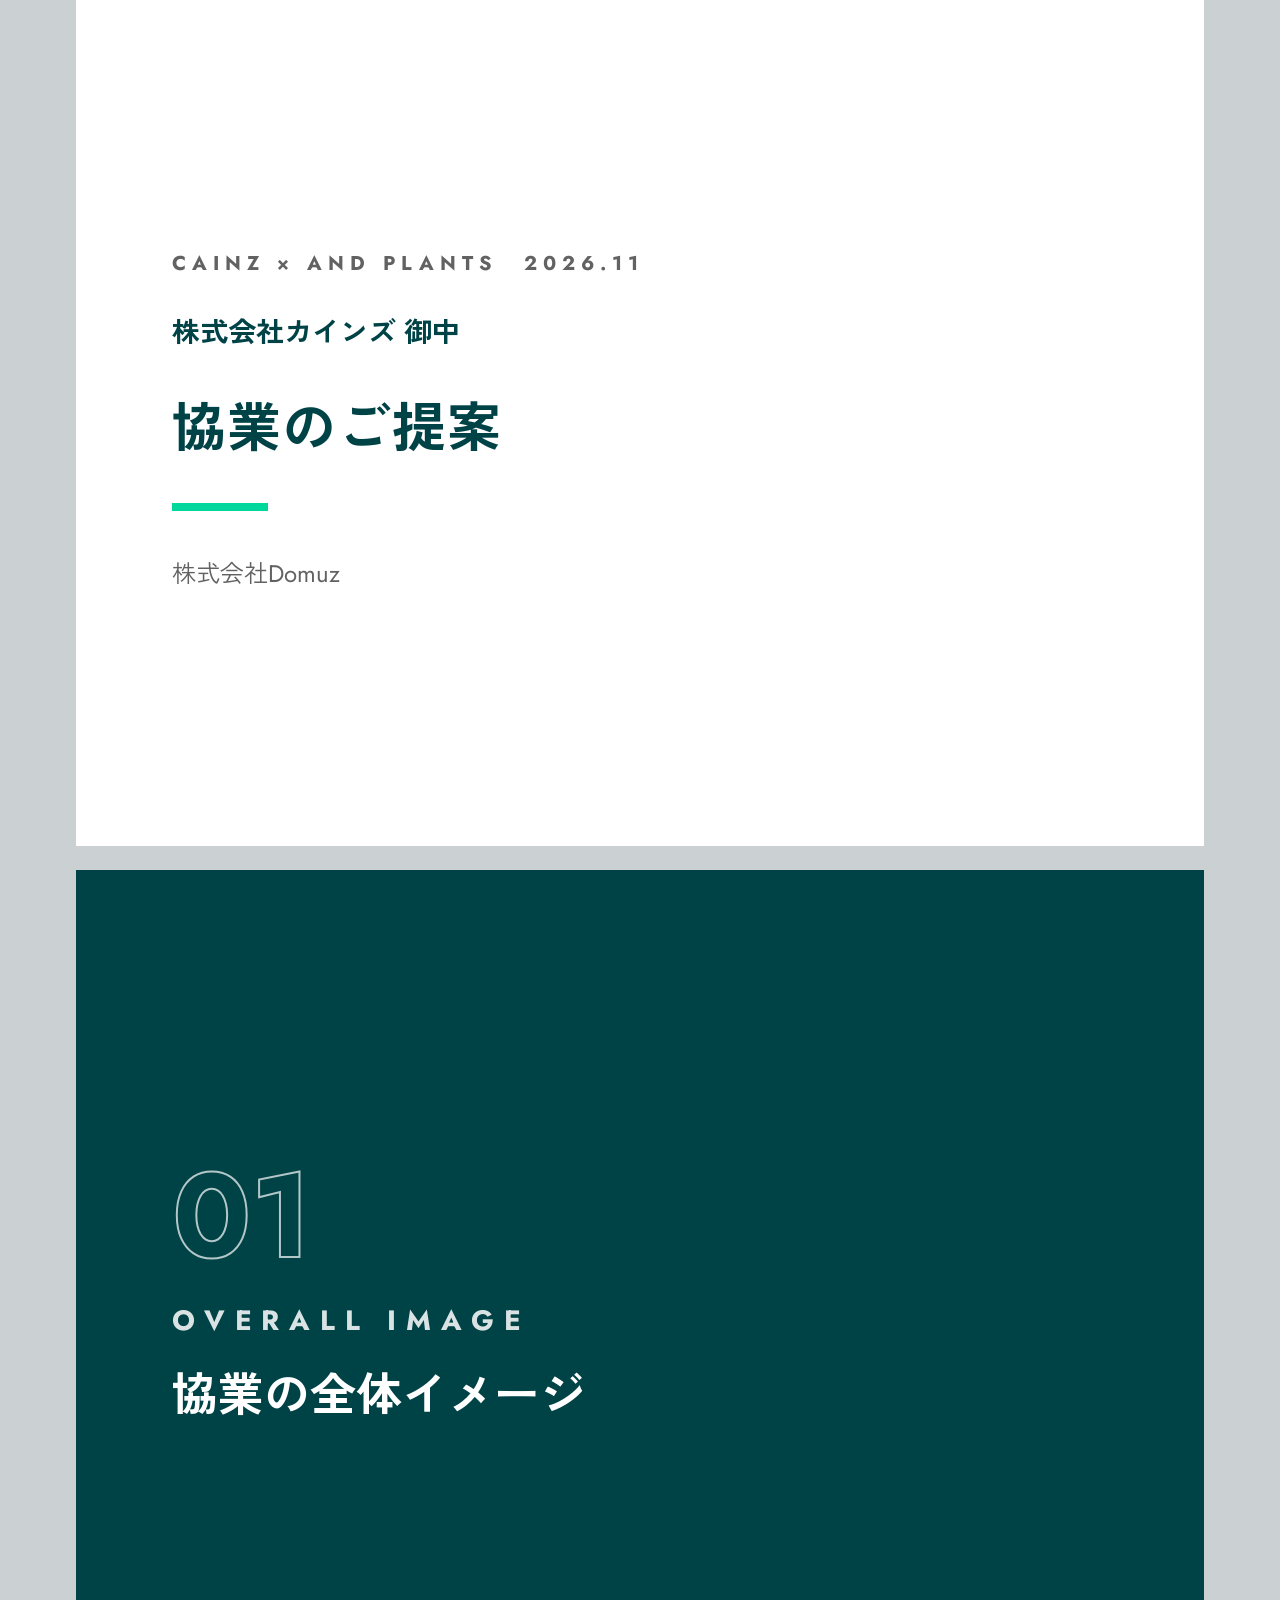
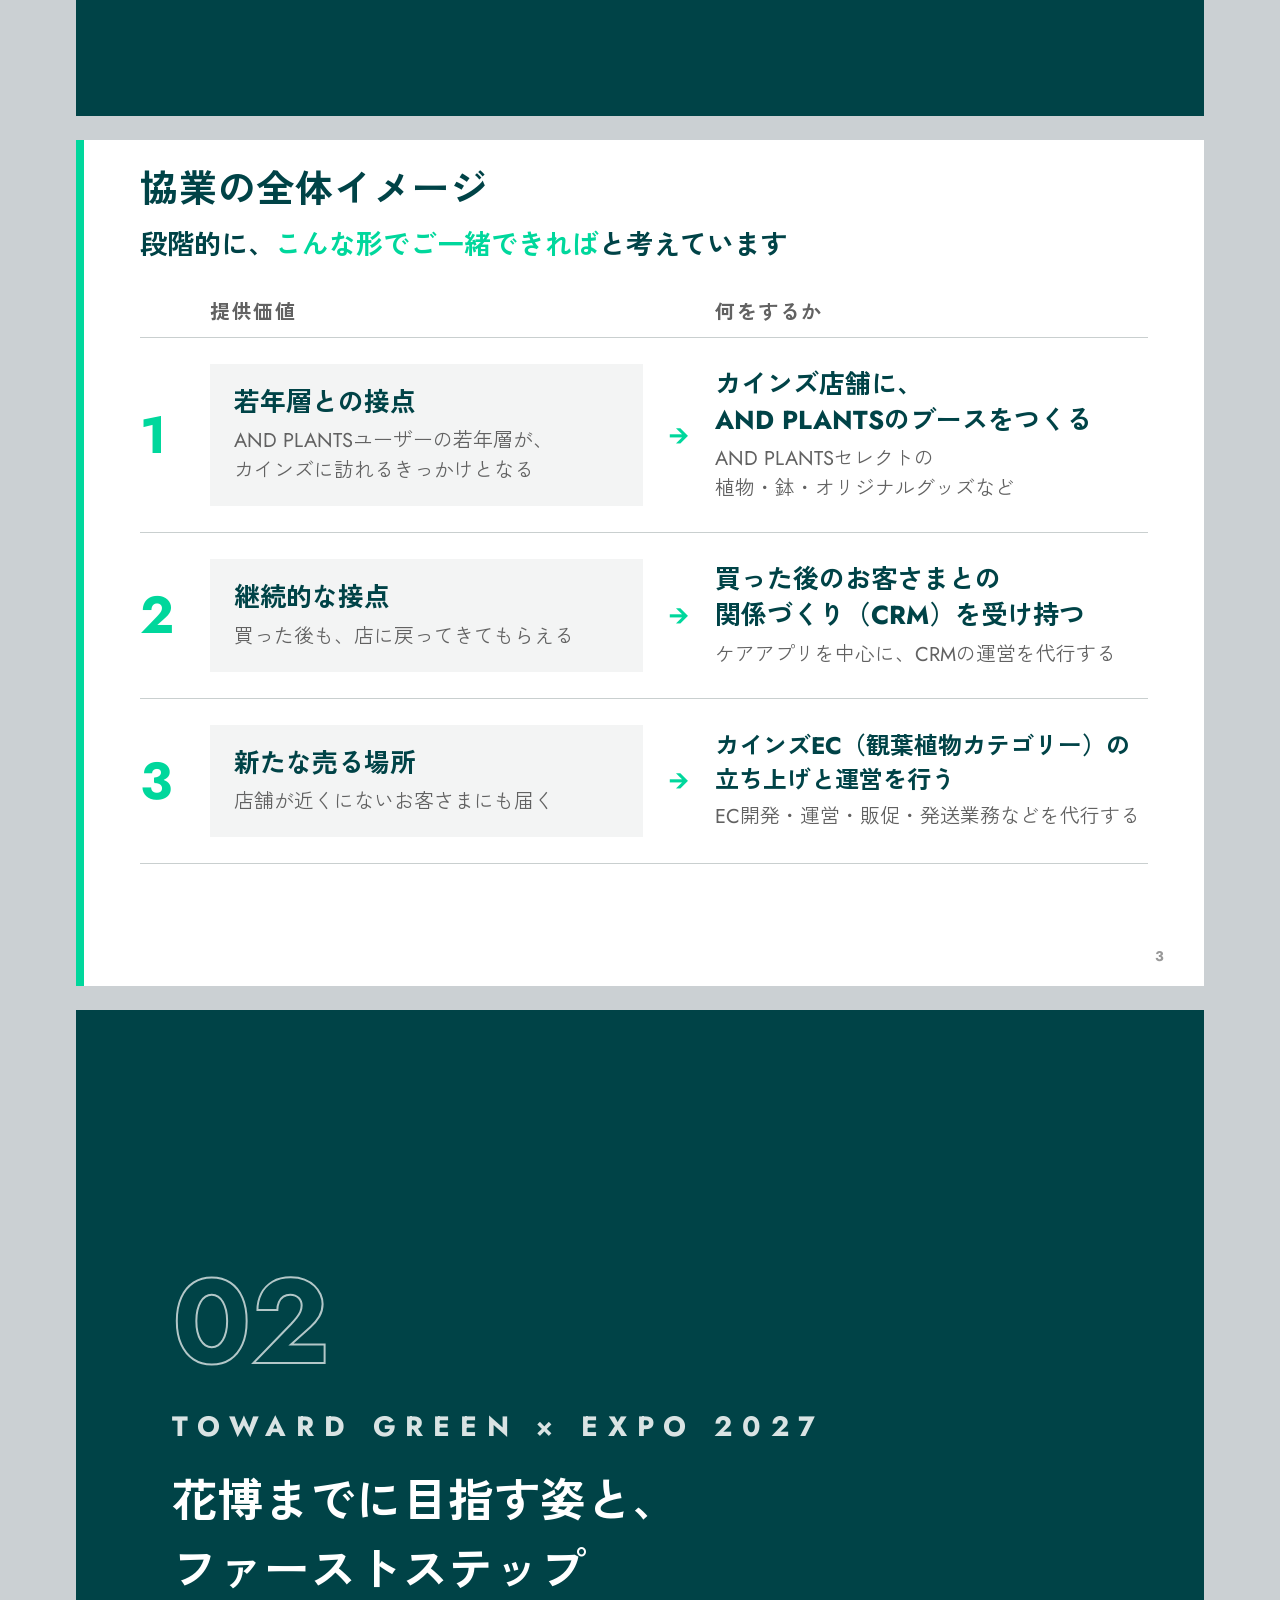
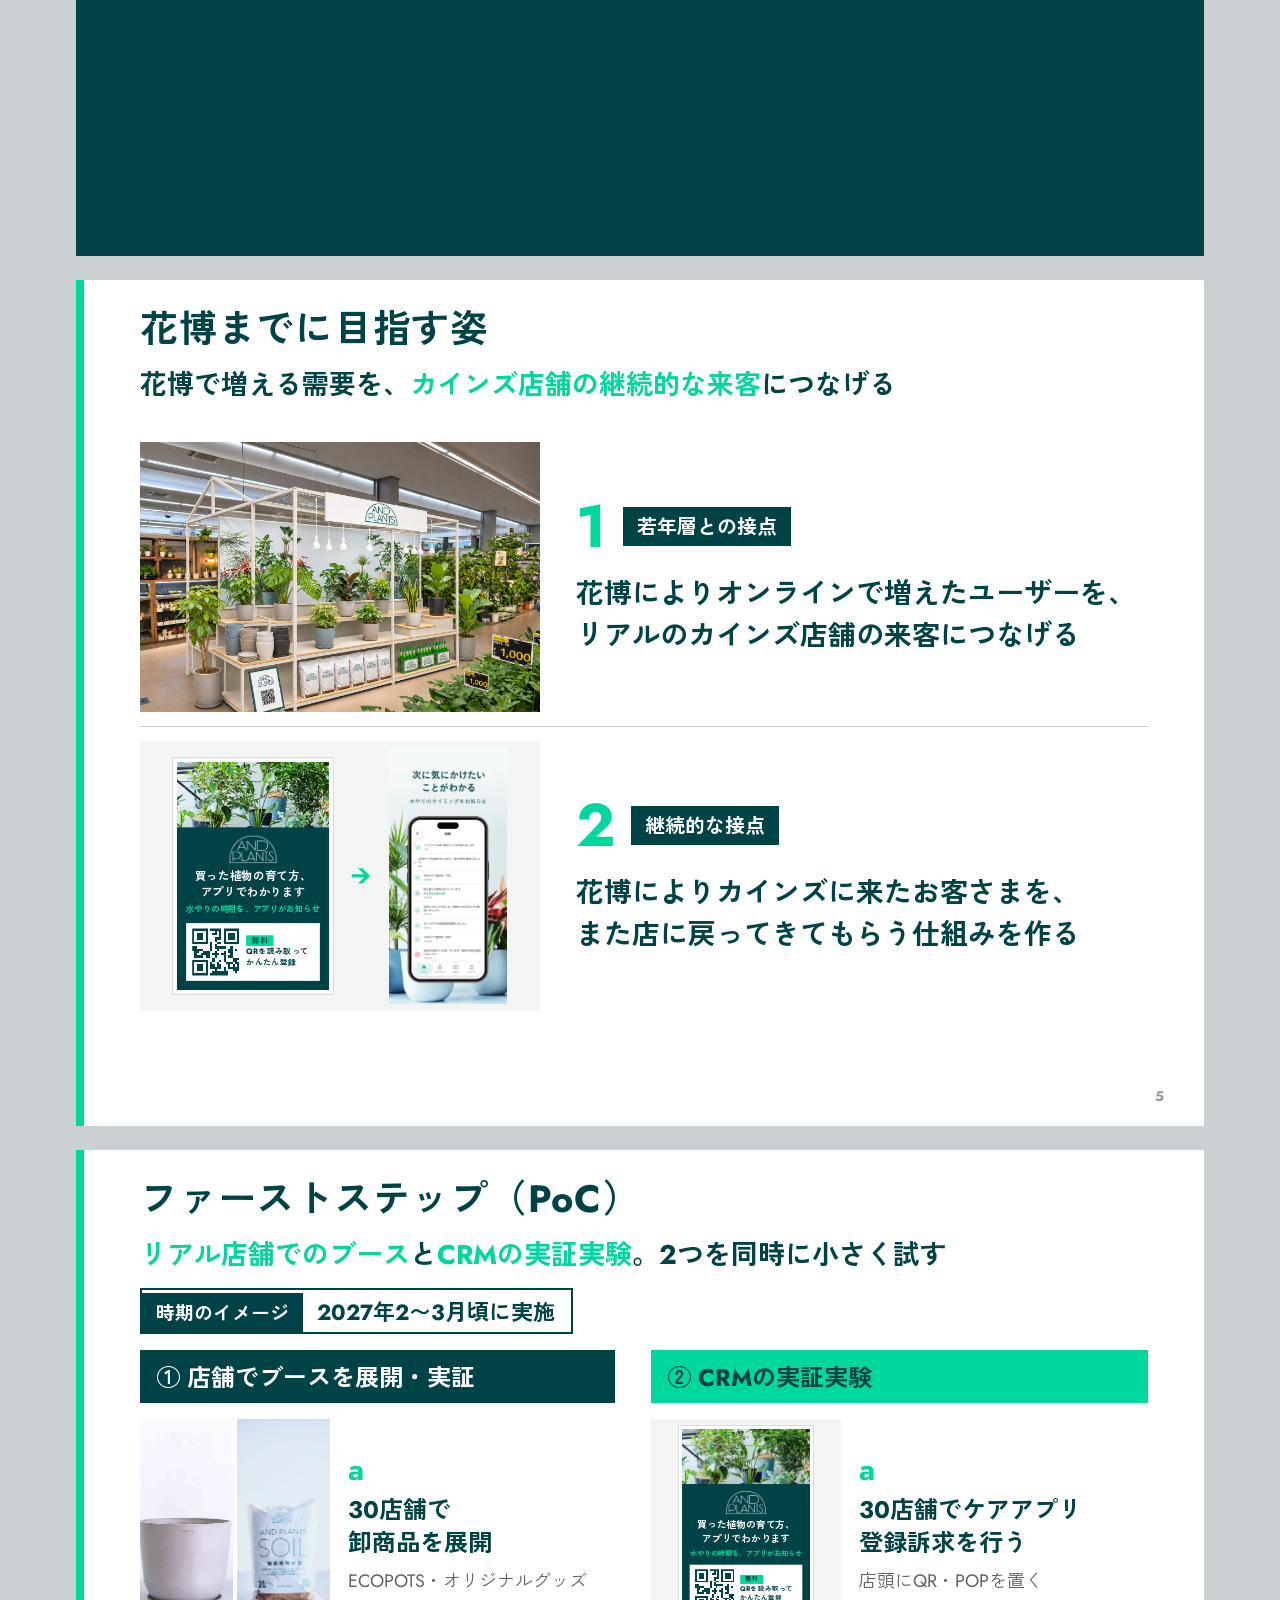
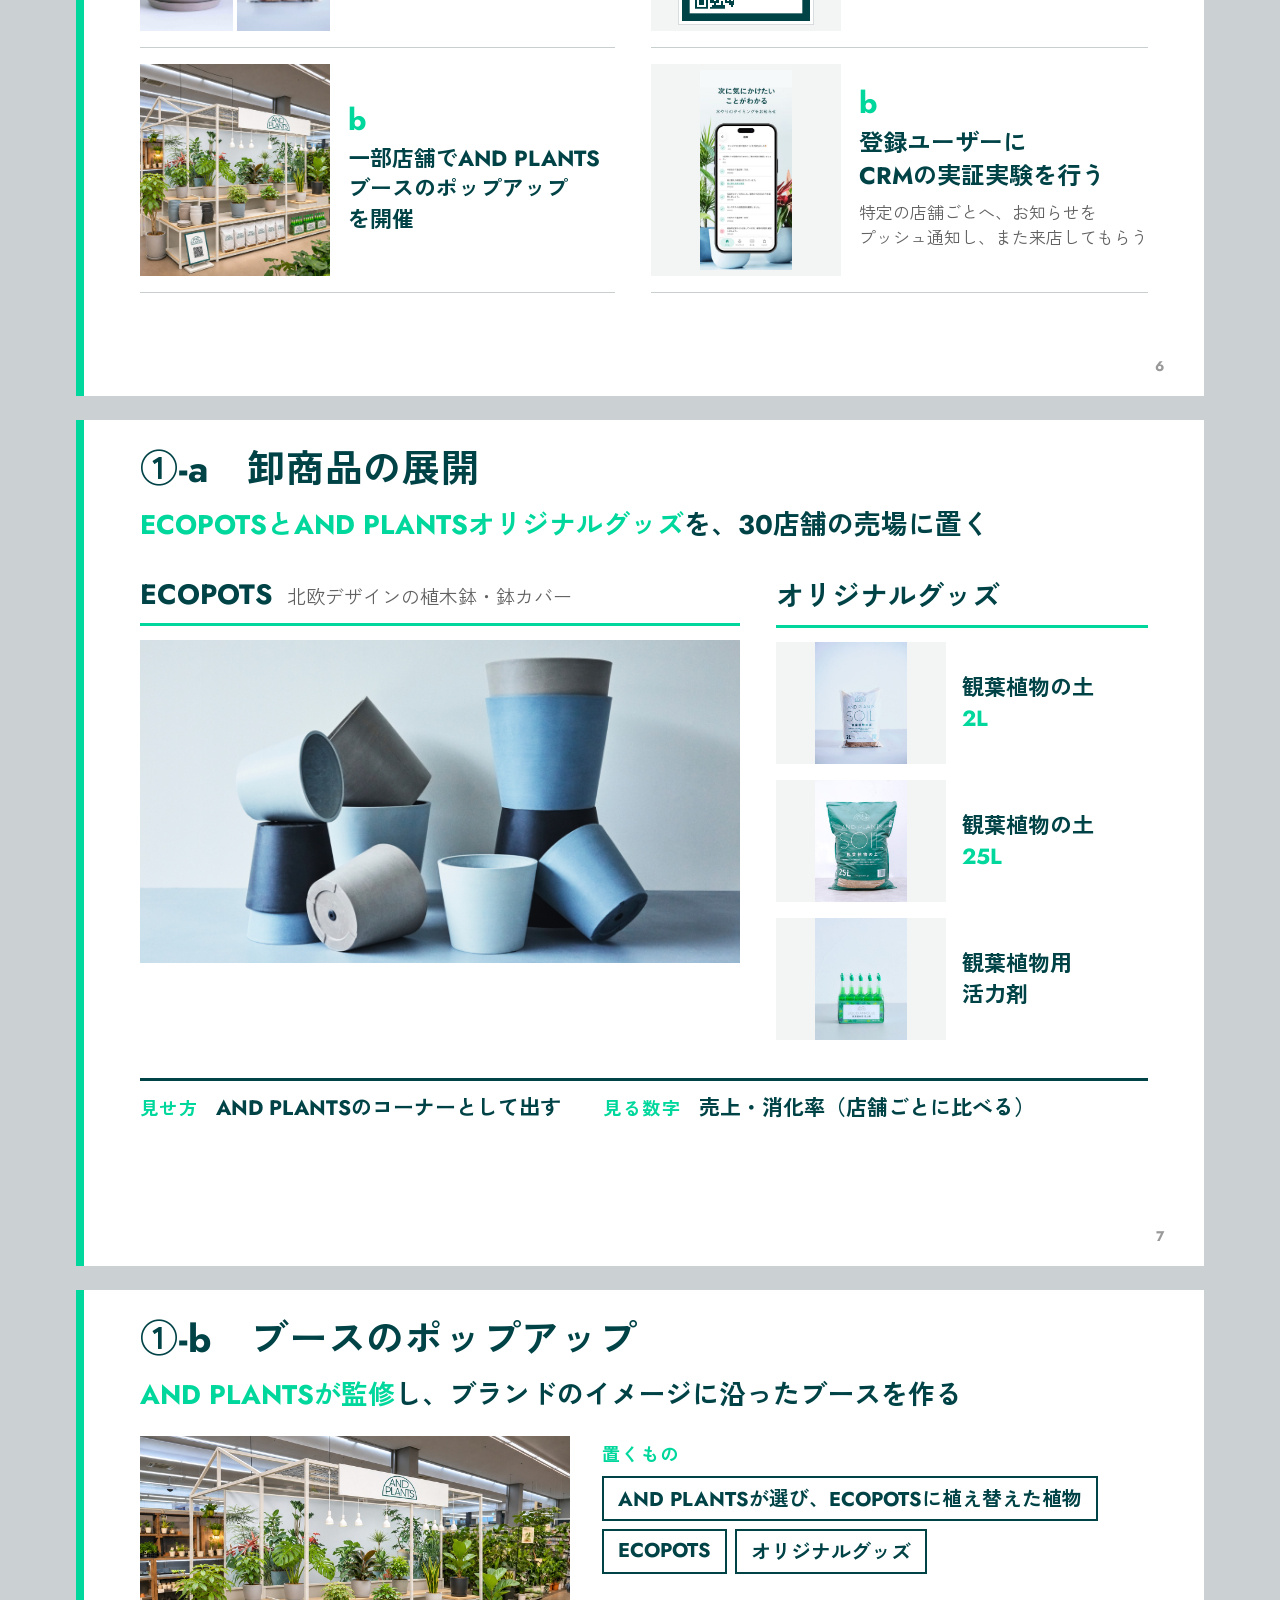
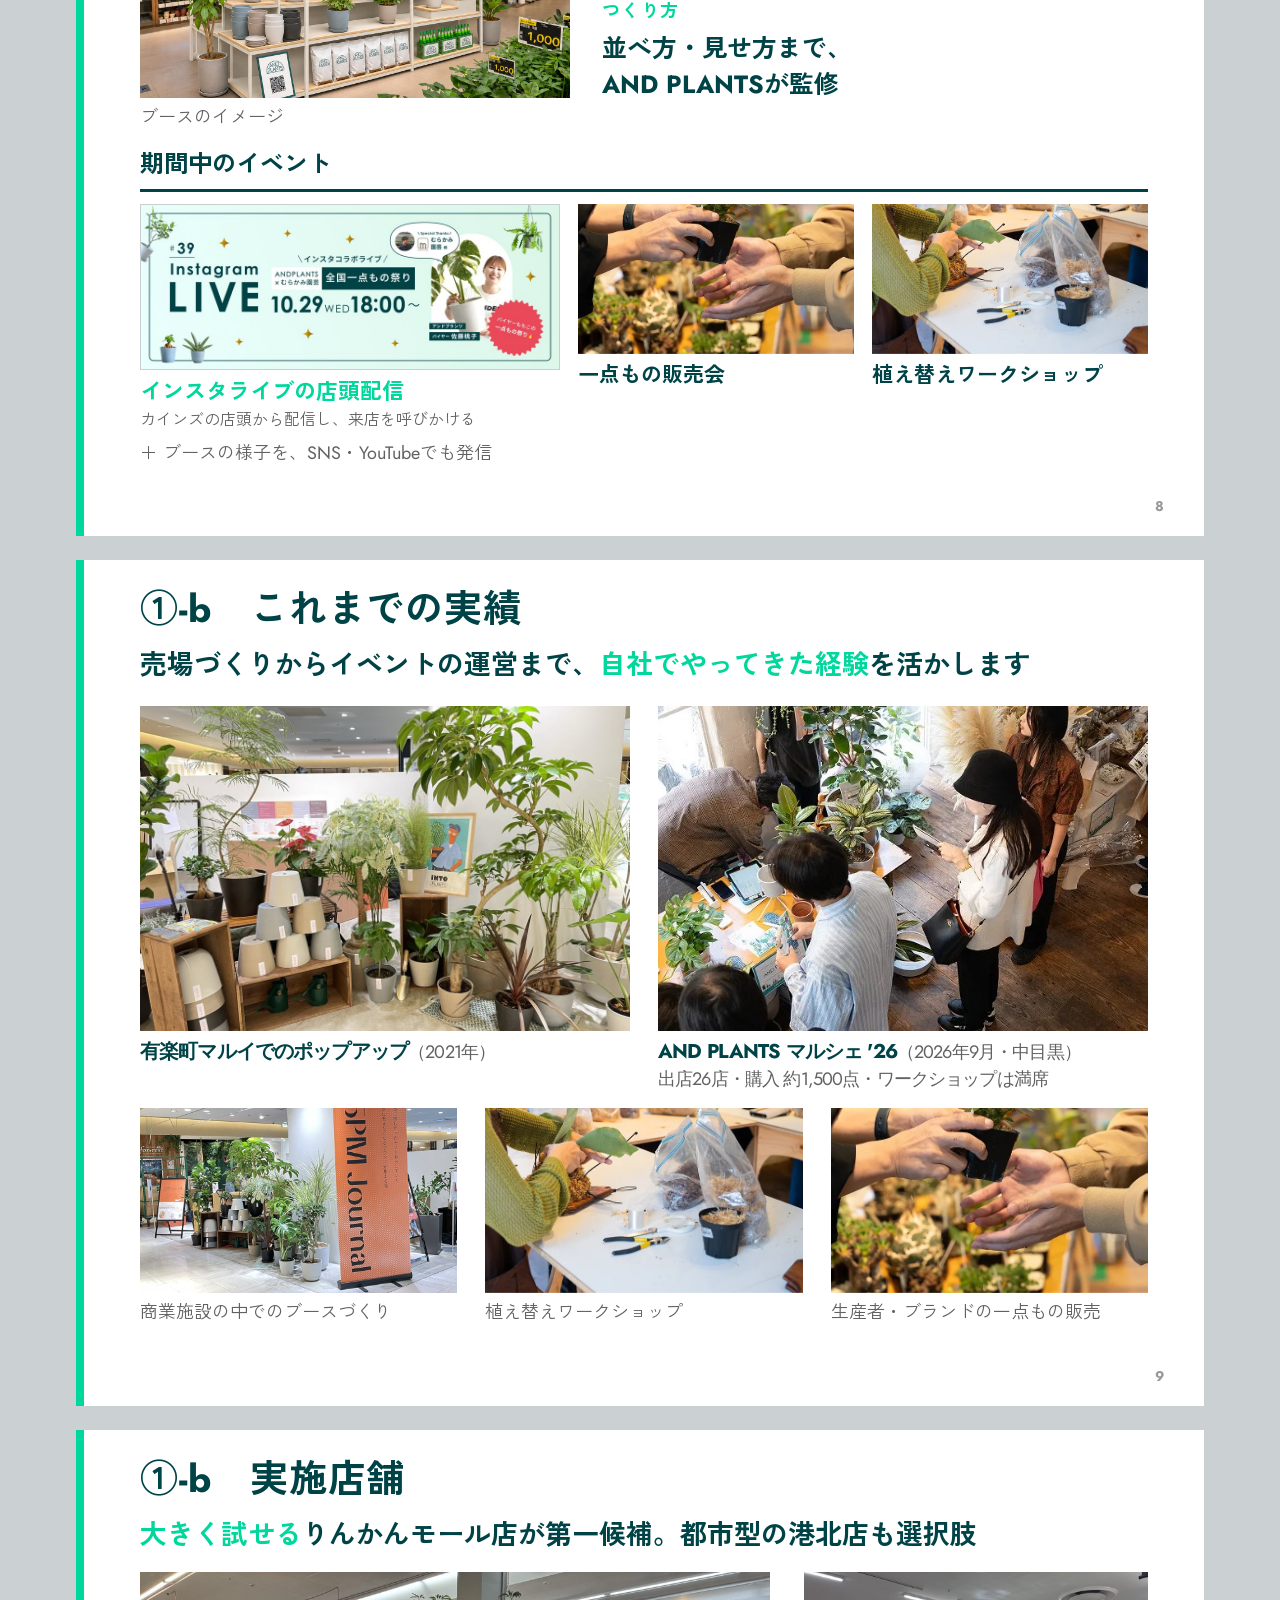
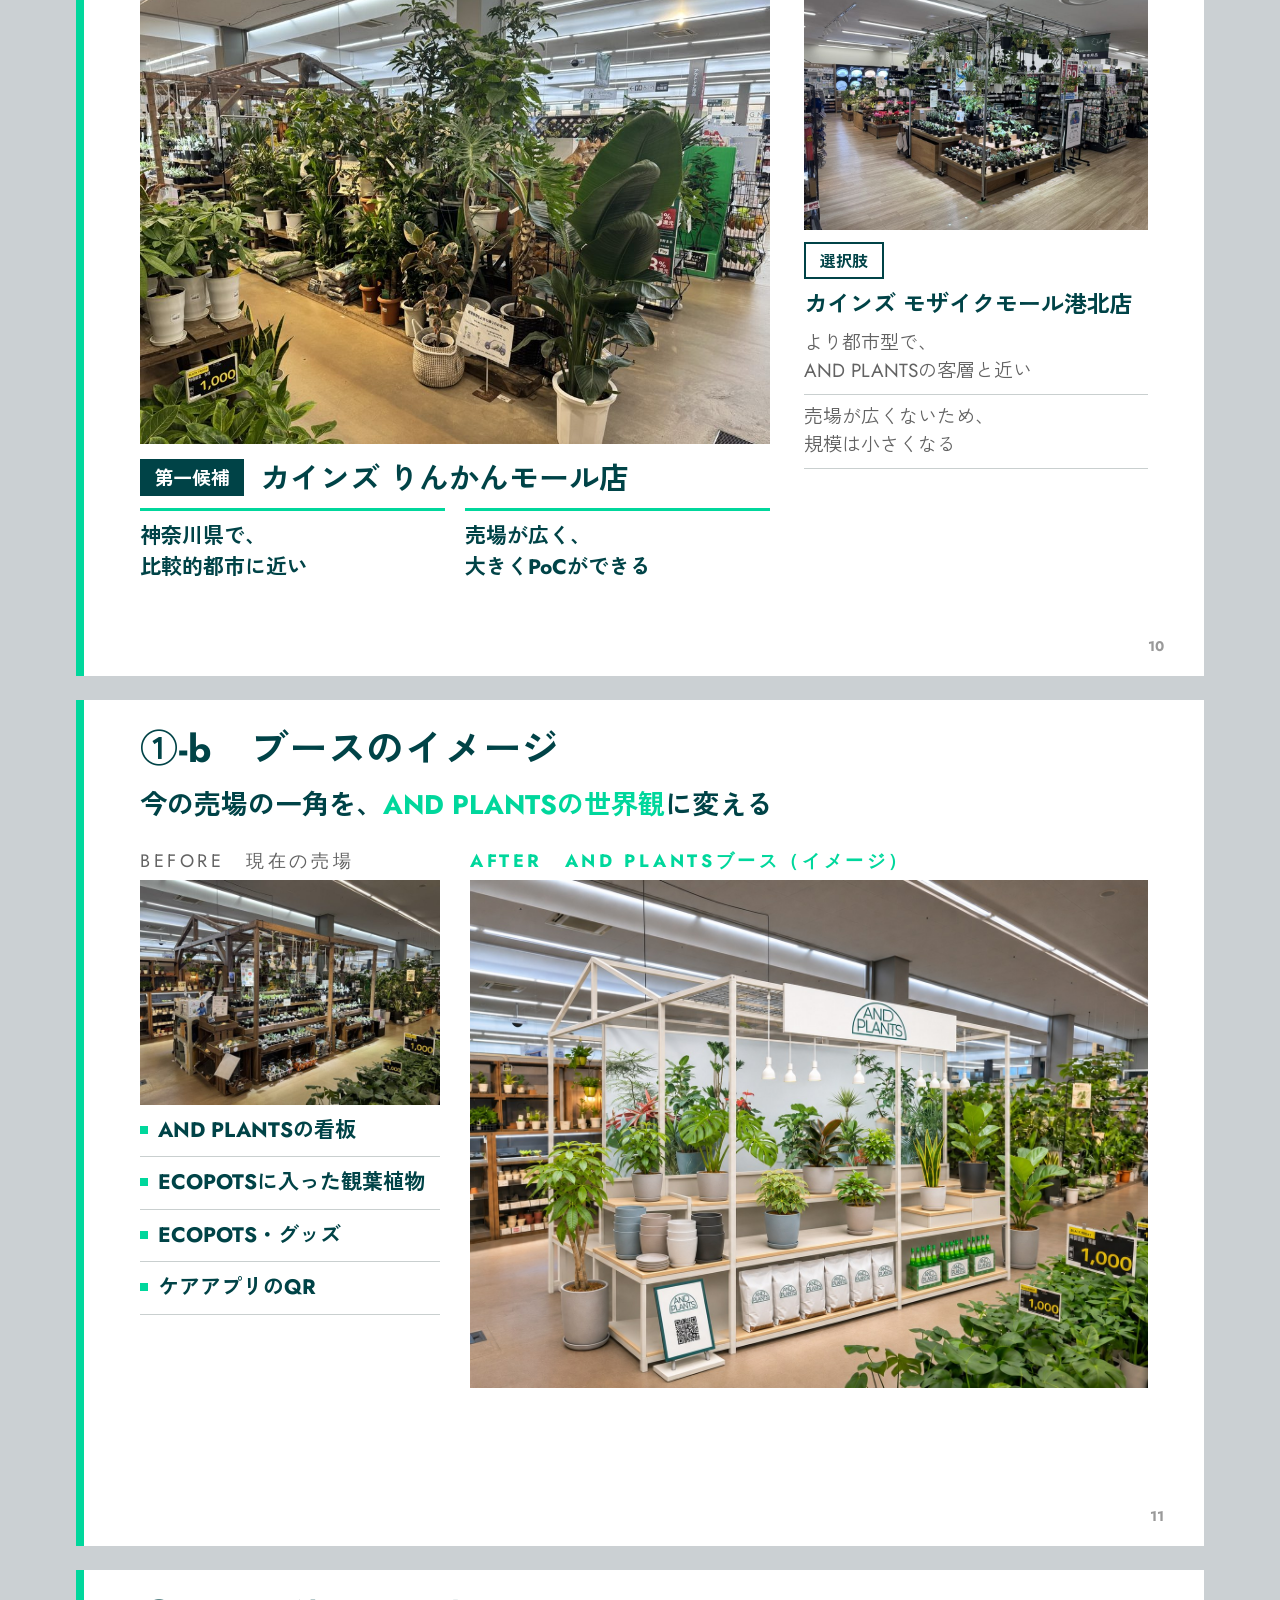
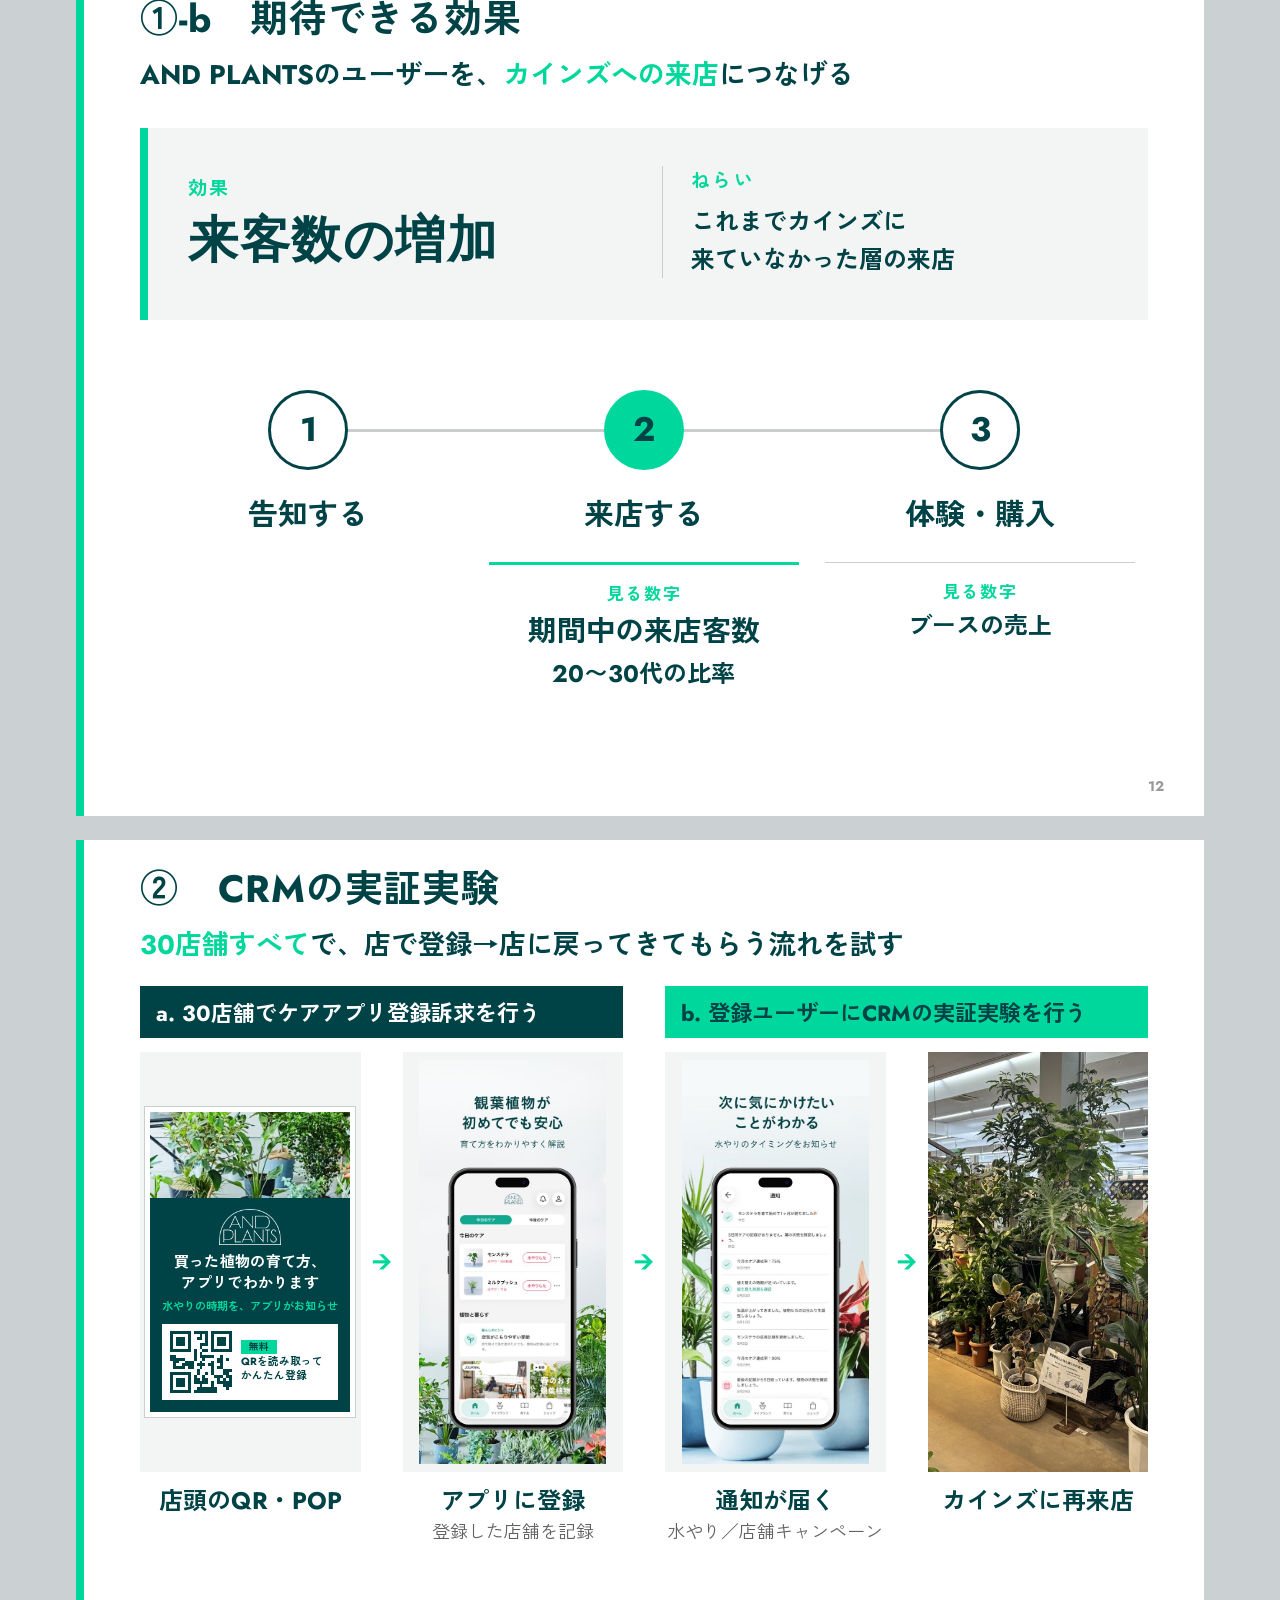
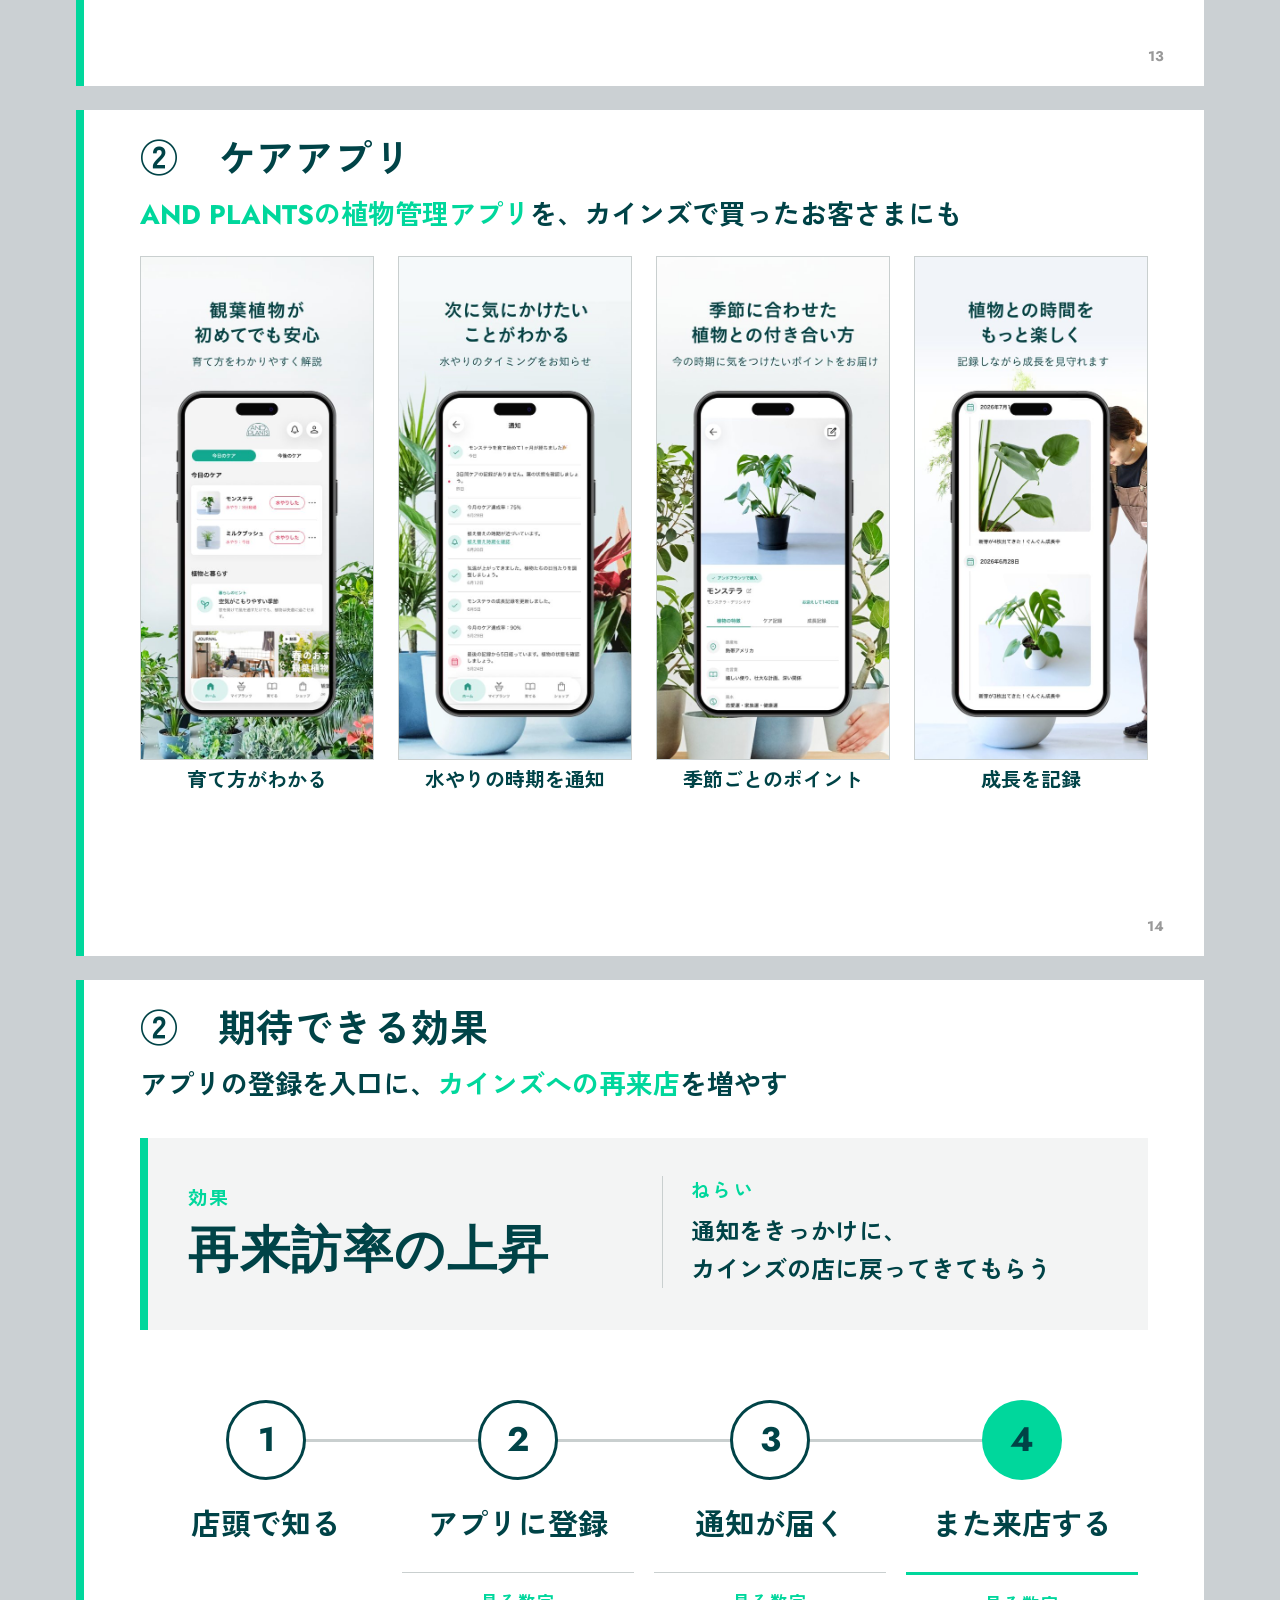
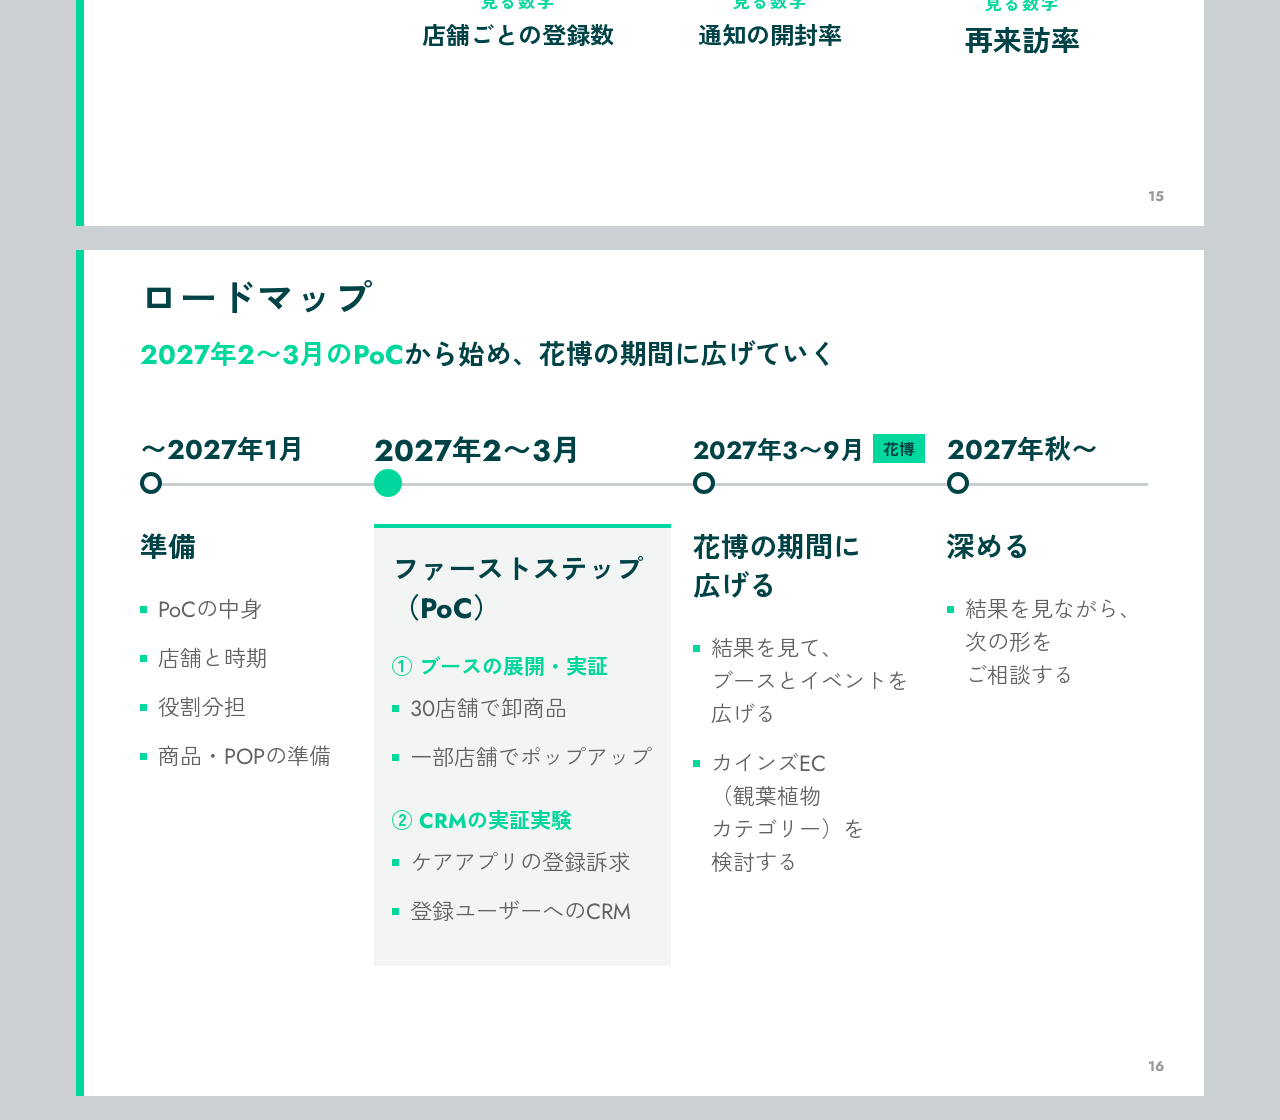
==== commit 8ff70a30: "Cainz proposal deck: patch the original HTML instead of the rebuild - deck.html is now the original " ====
--- a/cainz-2026-11/deck.html
+++ b/cainz-2026-11/deck.html
@@ -1,508 +1,911 @@
-<!doctype html>
+<!DOCTYPE html>
 <html lang="ja">
 <head>
-<meta charset="utf-8">
+<meta charset="UTF-8">
 <title>20261117_カインズ様_協業のご提案</title>
+<!--
+  Domuz デザインシステム v2 — 発表スライド雛形（社内発表・合宿・締め会・経営MTG）
+  ・提案資料には使わない（提案資料は proposal.template.html）
+  ・4:3 1128×846px。プロジェクター投影前提。1 <section class="page"> = 1スライド = 1メッセージ
+  ・文字: タイトル38px／大数字76〜85px／比較値44〜56px／主張文46px／本文25〜31px。15px未満は注記のみ
+  ・グラフは presentation_charts.py でSVG生成して貼る。色はCSS変数のみ
+  ・PDF: Chrome --headless=new --print-to-pdf（domuz_design_system.md §8-2）
+-->
 <link rel="preconnect" href="https://fonts.googleapis.com">
-<link rel="preconnect" href="https://fonts.gstatic.com" crossorigin>
-<link href="https://fonts.googleapis.com/css2?family=Zen+Kaku+Gothic+New:wght@400;500;700&display=swap" rel="stylesheet">
+<link href="https://fonts.googleapis.com/css2?family=Outfit:wght@400;600;700&family=Zen+Kaku+Gothic+New:wght@400;500;700&display=swap" rel="stylesheet">
 <style>
-/* 欧文: Europa（Adobe Fonts が入っている Mac では local() で解決）→ 無ければ埋め込みの Jost */
-@font-face { font-family: "Europa"; font-weight: 700; font-style: normal;
-  src: local("Europa Bold"), local("Europa-Bold"), local("EuropaBold"), url(fonts/jost-latin.woff2) format("woff2"); }
-@font-face { font-family: "Europa"; font-weight: 400; font-style: normal;
-  src: local("Europa Regular"), local("Europa-Regular"), local("Europa"), url(fonts/jost-latin.woff2) format("woff2"); }
-
-:root {
-  --moss: #004347; --light: #00D79C; --secondary: #626262; --muted: #999999;
-  --bg: #F2F3F3; --border: #C9CFCF; --white: #fff;
-  --en: "Europa", "Zen Kaku Gothic New", "Hiragino Sans", sans-serif;
-}
-@page { size: 1128px 846px; margin: 0; }
-* { box-sizing: border-box; }
-html, body { margin: 0; padding: 0; background: #e6e9e9; }
-body { font-family: var(--en); color: var(--moss); font-weight: 700; line-height: 1.45;
-  -webkit-font-smoothing: antialiased; }
-.page { position: relative; width: 1128px; height: 846px; overflow: hidden; background: var(--white);
-  margin: 0 auto; page-break-after: always; break-after: page; }
-@media screen { .page { margin: 24px auto; box-shadow: 0 1px 4px rgba(0,0,0,.15); } }
-@media print { html, body { background: #fff; } .page { margin: 0; box-shadow: none; } }
-
-.a { position: absolute; white-space: nowrap; }
-.content::before { content: ""; position: absolute; left: 0; top: 0; width: 8px; height: 846px; background: var(--light); }
-.title { left: 64px; top: 21px; font-size: 38px; }
-.sub { left: 64px; top: 85px; font-size: 27px; }
-.sub em { font-style: normal; color: var(--light); }
-.pn { right: 40px; top: 806px; font-size: 14px; color: var(--muted); }
-.reg { font-weight: 400; color: var(--secondary); }
-.med { font-weight: 500; }
-.lt { color: var(--light); }
-.gray { color: var(--secondary); }
-.hl { position: absolute; height: 1px; background: var(--border); }
-.vl { position: absolute; width: 1px; background: var(--border); }
-.box { position: absolute; background: var(--bg); }
-.img { position: absolute; overflow: hidden; }
-.img img { width: 100%; height: 100%; object-fit: cover; display: block; }
-.img.top img { object-position: top; }
-.img.contain { background: var(--bg); }
-.img.contain img { object-fit: contain; }
-.badge { position: absolute; background: var(--moss); color: #fff; font-size: 20px; line-height: 1; padding: 9px 14px 8px; white-space: nowrap; }
-.frame { position: absolute; border: 2px solid var(--moss); font-size: 20px; line-height: 1; padding: 10px 14px 9px; white-space: nowrap; }
-.bar { position: absolute; height: 50px; color: #fff; font-size: 24px; line-height: 50px; padding-left: 16px; white-space: nowrap; }
-.bar.moss { background: var(--moss); } .bar.light { background: var(--light); }
-.sq::before { content: ""; display: inline-block; width: 8px; height: 8px; background: var(--light); margin-right: 12px; vertical-align: 3px; }
-.arrow { position: absolute; width: 36px; height: 16px; }
-.num { font-size: 64px; line-height: 1; color: var(--light); }
-.track { letter-spacing: .32em; }
-
-/* 章扉 */
-.divider { background: var(--moss); color: #fff; }
-.divider .no { left: 96px; top: 262px; font-size: 128px; line-height: 1; color: transparent;
-  -webkit-text-stroke: 2px rgba(255,255,255,.55); letter-spacing: .02em; }
-.divider .label { left: 96px; top: 436px; font-size: 24px; letter-spacing: .4em; color: #B5C6C7; }
-.divider .ttl { left: 96px; top: 494px; font-size: 46px; line-height: 1.45; }
-
-/* ケアアプリ POP（店頭）。基準幅 206px、transform で縮小して使う */
-.pop { position: absolute; width: 206px; background: #fff; border: 1px solid #c9cfcf; padding: 7px; transform-origin: 0 0; }
-.pop .ph { height: 88px; overflow: hidden; }
-.pop .ph img { width: 100%; height: 100%; object-fit: cover; object-position: 50% 100%; display: block; }
-.pop .bd { background: var(--moss); color: #fff; text-align: center; padding: 10px 8px 10px; }
-.pop .bd img.logo { width: 58px; display: block; margin: 0 auto 4px; }
-.pop .h { font-size: 15px; line-height: 1.4; }
-.pop .s { white-space: nowrap; font-size: 11px; color: var(--light); margin-top: 4px; }
-.pop .qr { background: #fff; margin: 10px 6px 0; padding: 7px 6px; display: flex; align-items: center; gap: 7px; text-align: left; color: var(--moss); }
-.pop .qr img { width: 50px; height: 48px; display: block; }
-.pop .qr .free { display: inline-block; background: var(--light); color: #fff; font-size: 9.5px; line-height: 1; padding: 3px 5px; margin-bottom: 3px; }
-.pop .qr .t { font-size: 10px; line-height: 1.4; }
-
-/* 流れ（丸＋線） */
-.flow .line { position: absolute; height: 3px; background: var(--border); }
-.flow .c { position: absolute; width: 80px; height: 80px; border-radius: 50%; border: 3px solid var(--moss); background: #fff;
-  font-size: 30px; line-height: 74px; text-align: center; }
-.flow .c.on { background: var(--light); border-color: var(--light); color: #fff; }
-.flow .lb { position: absolute; width: 320px; text-align: center; font-size: 30px; }
-.flow .ul { position: absolute; height: 1px; background: var(--border); }
-.flow .ul.on { height: 3px; background: var(--light); }
-.flow .k { position: absolute; width: 320px; text-align: center; font-size: 17px; color: var(--light); }
-.flow .v { position: absolute; width: 320px; text-align: center; font-size: 24px; }
-
-/* 効果ボックス */
-.effect { position: absolute; left: 64px; top: 161px; width: 1008px; height: 190px; background: var(--bg); border-left: 8px solid var(--light); }
-.effect .k { position: absolute; left: 48px; top: 40px; font-size: 19px; color: var(--light); letter-spacing: .1em; }
-.effect .big { position: absolute; left: 48px; top: 66px; font-size: 56px; line-height: 1.3; }
-.effect .vl { left: 522px; top: 36px; height: 112px; }
-.effect .k2 { position: absolute; left: 551px; top: 36px; font-size: 19px; color: var(--light); letter-spacing: .1em; }
-.effect .aim { position: absolute; left: 551px; top: 70px; font-size: 24px; line-height: 1.6; }
+  /* 欧文は Europa（Adobe Fonts を有効にした Mac では local() で解決）。無い環境では埋め込みの Jost に落ちる */
+  @font-face { font-family: "Europa"; font-weight: 700; src: local("Europa Bold"), local("Europa-Bold"), local("EuropaBold"), url([data-uri]) format("woff2"); }
+  @font-face { font-family: "Europa"; font-weight: 400; src: local("Europa Regular"), local("Europa-Regular"), local("Europa"), url([data-uri]) format("woff2"); }
+  /* ========== 0. トークン（Figma準拠＋発表スライド拡張。変更禁止） ========== */
+  :root {
+    --brand-primary: #004347;
+    --brand-secondary: #00D79C;
+    --brand-tertiary: #FFFF79;
+    --brand-flower: #EF667D; /* AND FLOWER（締め会デッキ準拠） */
+    --text-primary: #004347;
+    --text-secondary: #626262;
+    --text-strong: #E16464;
+    --text-alert: #CC0033;
+    --text-on-fill: #FFFFFF;
+    --text-muted: #999999;
+    --bg-white: #FFFFFF;
+    --bg-light: #F3F4F4;
+    --bg-gray: #CBD0D3;
+    --bg-dull-green: #7A9B9B;
+    --bg-moss: #004347;
+    --border-light: #C9CFCF;
+    --font-en: "Europa", "Outfit", "Century Gothic Pro", "Futura", sans-serif;
+    --font-ja: "Europa", "Zen Kaku Gothic New", "Hiragino Sans", "Hiragino Kaku Gothic ProN", sans-serif;
+  }
+  * { margin: 0; padding: 0; box-sizing: border-box; }
+  @page { size: 1128px 846px; margin: 0; }
+  html, body { font-family: var(--font-ja); color: var(--text-primary); background: var(--bg-gray); font-weight: 500; }
+  @media print { html, body { background: var(--bg-white); } }
+  .en { font-family: var(--font-en); }
+  .page { width: 1128px; height: 846px; position: relative; overflow: hidden; background: var(--bg-white); padding: 24px 56px 40px 64px; margin: 0 auto 24px; page-break-after: always; break-after: page; }
+  @media print { .page { margin: 0; } .page:last-child { page-break-after: auto; } }
+  .page::before { content: ""; position: absolute; left: 0; top: 0; bottom: 0; width: 8px; background: var(--brand-secondary); }
+  .page.cover::before, .page.sec::before { content: none; }
+  .pn { position: absolute; right: 40px; bottom: 20px; font-family: var(--font-en); font-weight: 700; font-size: 14px; color: var(--text-muted); }
+
+  /* タイトル（24pt≒38px） */
+  h1 { font-size: 38px; font-weight: 700; line-height: 1.3; letter-spacing: 0.02em; margin-bottom: 8px; }
+  .cap { font-size: 22px; color: var(--text-secondary); font-weight: 400; line-height: 1.6; }
+  .hr { height: 1px; background: var(--border-light); margin: 32px 0; }
+
+  /* 数字（54pt≒85px／36pt≒56px／15pt≒24px） */
+  .lbl { font-size: 25px; color: var(--text-secondary); font-weight: 400; margin-bottom: 4px; }
+  .big { font-family: var(--font-en); font-size: 85px; font-weight: 700; line-height: 1.15; letter-spacing: -0.01em; }
+  .big small { font-family: var(--font-ja); font-size: 34px; font-weight: 700; margin-left: 6px; }
+  .big.pos { color: var(--brand-secondary); }
+  .big.neg { color: var(--text-strong); }
+  .yoys { display: flex; gap: 40px; margin-top: 20px; }
+  .yoy { min-width: 280px; }
+  .yoy .yl { font-size: 23px; color: var(--text-secondary); font-weight: 400; }
+  .yoy .yv { font-family: var(--font-en); font-size: 56px; font-weight: 700; line-height: 1.2; }
+  .yoy .yv.pos { color: var(--brand-secondary); }
+  .yoy .yv.neg { color: var(--text-strong); }
+  .yoy .yn { font-size: 23px; color: var(--text-secondary); font-weight: 400; }
+  .line { font-size: 26px; font-weight: 700; margin-top: 24px; }
+
+  /* 主張文（30pt≒47px）・本文（20pt≒31px／16pt≒25px） */
+  .stmt { font-size: 46px; font-weight: 700; line-height: 1.55; letter-spacing: 0.02em; }
+  .stmt.g { color: var(--brand-secondary); }
+  .stmt .g { color: var(--brand-secondary); }
+  .stmt .r { color: var(--text-strong); }
+  .sub { font-size: 31px; font-weight: 700; line-height: 1.5; }
+  .body { font-size: 31px; font-weight: 400; line-height: 1.7; }
+  .body b { font-weight: 700; }
+  .small { font-size: 25px; font-weight: 400; line-height: 1.7; color: var(--text-primary); }
+  .note { position: absolute; left: 64px; right: 56px; bottom: 44px; font-size: 16px; color: var(--text-secondary); font-weight: 400; line-height: 1.6; }
+  .arrow { color: var(--brand-secondary); font-family: var(--font-en); }
+  .two { display: flex; gap: 48px; }
+  .two > div { flex: 1; min-width: 0; }
+  .vcenter { display: flex; flex-direction: column; justify-content: center; height: 100%; padding-bottom: 40px; }
+  .mt { margin-top: 32px; } .mt2 { margin-top: 56px; }
+
+  /* 表紙・章 */
+  .cover { padding: 0 96px; display: flex; flex-direction: column; justify-content: center; }
+  .cover .eyebrow { font-family: var(--font-en); font-weight: 700; font-size: 20px; letter-spacing: 0.3em; color: var(--text-secondary); margin-bottom: 32px; }
+  .cover h1 { font-size: 54px; line-height: 1.45; margin-bottom: 28px; }
+  .cover .rule { width: 96px; height: 8px; background: var(--brand-secondary); margin: 8px 0 40px; }
+  .cover .meta { font-size: 24px; color: var(--text-secondary); font-weight: 400; line-height: 1.9; }
+  .sec { background: var(--bg-moss); color: var(--text-on-fill); display: flex; flex-direction: column; justify-content: center; padding: 0 96px; }
+  .sec .num { font-family: var(--font-en); font-size: 120px; font-weight: 700; line-height: 1; color: transparent; -webkit-text-stroke: 2px rgba(255,255,255,0.7); margin-bottom: 24px; }
+  .sec .en-t { font-family: var(--font-en); font-weight: 700; font-size: 28px; letter-spacing: 0.35em; text-transform: uppercase; opacity: 0.85; margin-bottom: 20px; }
+  .sec .ja-t { font-size: 46px; font-weight: 700; line-height: 1.5; }
+
+  /* タイムライン */
+  .tl { display: flex; margin-top: 48px; }
+  .tl > div { flex: 1; position: relative; padding-top: 40px; margin-right: 12px; }
+  .tl > div:last-child { margin-right: 0; }
+  .tl > div::before { content: ""; position: absolute; top: 8px; left: 0; width: 20px; height: 20px; border-radius: 50%; background: var(--brand-primary); }
+  .tl > div::after { content: ""; position: absolute; top: 17px; left: 28px; right: -6px; height: 3px; background: var(--border-light); }
+  .tl > div:last-child::after { content: none; }
+  .tl > div.goal::before { background: var(--brand-secondary); }
+  .tl .d { font-family: var(--font-en); font-size: 28px; font-weight: 700; margin-bottom: 8px; }
+  .tl .l { font-size: 22px; font-weight: 700; line-height: 1.5; }
+
+  /* 5つの足 */
+  .five { display: flex; gap: 24px; margin-top: 40px; }
+  .five div { flex: 1; min-width: 0; }
+  .five .n { font-family: var(--font-en); font-size: 64px; font-weight: 700; line-height: 1.1; color: var(--brand-secondary); }
+  .five .n small { font-family: var(--font-ja); font-size: 26px; margin-left: 2px; }
+  .five .t { font-size: 23px; font-weight: 700; margin: 6px 0 8px; line-height: 1.4; min-height: 64px; }
+  .five .f { font-size: 19px; color: var(--text-secondary); font-weight: 400; margin-top: 6px; line-height: 1.5; }
+
+  /* 事業地図 */
+  .map-new { display: flex; gap: 20px; }
+  .map-new div { flex: 1; border: 2px solid var(--border-light); border-radius: 8px; padding: 22px 12px; text-align: center; font-size: 25px; font-weight: 700; }
+  .map-arw { text-align: center; font-family: var(--font-en); font-size: 40px; color: var(--brand-secondary); line-height: 1; padding: 20px 0; }
+  .map-base { background: var(--bg-moss); color: var(--text-on-fill); border-radius: 8px; padding: 36px 40px; text-align: center; }
+  .map-base .n { font-size: 40px; font-weight: 700; letter-spacing: 0.04em; }
+  .map-base .s { font-size: 22px; opacity: 0.9; margin-top: 8px; font-weight: 400; }
+
+  /* 表（3指標） */
+  table { width: 100%; border-collapse: collapse; margin-top: 24px; }
+  th, td { padding: 22px 20px; font-size: 28px; border-bottom: 1px solid var(--border-light); text-align: left; }
+  th { font-size: 22px; color: var(--text-secondary); font-weight: 400; }
+  td.n { font-family: var(--font-en); font-size: 48px; font-weight: 700; text-align: right; }
+  td.n small { font-family: var(--font-ja); font-size: 24px; margin-left: 4px; }
+  td.n.pos { color: var(--brand-secondary); }
+  td.n.r { color: var(--text-strong); }
+
+  /* 3本柱・フロー */
+  .pillars .p { display: flex; align-items: baseline; gap: 24px; padding: 22px 0; border-bottom: 1px solid var(--border-light); }
+  .pillars .p .i { font-family: var(--font-en); font-size: 48px; font-weight: 700; color: var(--brand-secondary); width: 56px; line-height: 1; }
+  .pillars .p .t { font-size: 34px; font-weight: 700; line-height: 1.4; }
+  .pillars .p .s { font-size: 22px; color: var(--text-secondary); font-weight: 400; margin-top: 6px; line-height: 1.5; }
+  .flow { display: flex; align-items: center; gap: 20px; margin-top: 48px; }
+  .flow .st { flex: 1; text-align: center; }
+  .flow .st .k { font-family: var(--font-en); font-weight: 700; font-size: 18px; letter-spacing: 0.2em; color: var(--text-secondary); margin-bottom: 10px; }
+  .flow .st .t { font-size: 34px; font-weight: 700; }
+  .flow .st .s { font-size: 21px; color: var(--text-secondary); font-weight: 400; margin-top: 10px; line-height: 1.6; }
+  .flow .a { font-family: var(--font-en); font-size: 36px; color: var(--brand-secondary); }
+
+  /* 余地バー */
+  .rb { position: relative; height: 72px; background: var(--bg-light); border-radius: 8px; overflow: hidden; margin-top: 16px; }
+  .rb .f { position: absolute; left: 0; top: 0; bottom: 0; background: var(--brand-primary); }
+  .rb .f.r { background: var(--text-strong); }
+  .rb .cl { position: absolute; left: 20px; top: 50%; transform: translateY(-50%); color: var(--text-on-fill); font-size: 24px; font-weight: 700; white-space: nowrap; }
+  .rb .cr { position: absolute; right: 20px; top: 50%; transform: translateY(-50%); font-size: 24px; font-weight: 700; white-space: nowrap; }
+
+  .dots { display: grid; grid-template-columns: repeat(20, 1fr); gap: 6px; width: 520px; margin: 0 auto; }
+  .dots i { display: block; aspect-ratio: 1; border-radius: 50%; background: var(--bg-gray); }
+  .dots i.r { background: var(--text-strong); }
+  .people { display: flex; gap: 14px; margin-top: 32px; }
+  .people i { flex: 1; height: 120px; border-radius: 10px; background: var(--bg-light); }
+  .people i.on { background: var(--brand-primary); }
+  .dist .row { display: flex; align-items: center; gap: 16px; margin-bottom: 14px; }
+  .dist .row .k { width: 64px; font-family: var(--font-en); font-size: 24px; font-weight: 700; }
+  .dist .row .b { height: 34px; background: var(--brand-primary); border-radius: 4px; }
+  .dist .row .b.top { background: var(--brand-secondary); }
+  .dist .row .v { font-family: var(--font-en); font-size: 22px; font-weight: 700; margin-left: 4px; white-space: nowrap; }
+  /* レビュー */
+  .rv-h { display: flex; align-items: center; gap: 16px; margin-bottom: 20px; }
+  .rv-h .tag { background: var(--brand-primary); color: var(--text-on-fill); font-size: 18px; font-weight: 700; padding: 6px 16px; border-radius: 4px; }
+  .rv-h .tag.alt { background: var(--bg-dull-green); }
+  .rv-h .t { font-size: 34px; font-weight: 700; }
+  .rv-h .p { font-size: 18px; color: var(--text-secondary); margin-left: auto; font-weight: 400; }
+  .rv { font-size: 30px; font-weight: 400; line-height: 1.85; }
+  .rv b { font-weight: 700; }
+  .stars { display: flex; gap: 32px; margin-top: 40px; }
+  .stars div { flex: 1; }
+  .stars .n { font-family: var(--font-en); font-size: 72px; font-weight: 700; line-height: 1.1; }
+  .stars .n small { font-family: var(--font-ja); font-size: 28px; margin-left: 4px; }
+  .stars .n.pos { color: var(--brand-secondary); }
+  .stars .l { font-size: 22px; color: var(--text-secondary); font-weight: 400; margin-top: 8px; }
+  .key { margin-top: 24px; font-size: 25px; color: var(--text-secondary); font-weight: 400; }
+
+  /* セグメント行（左カラムのAP/AF/モール別YoY） */
+  .segrow { display: flex; align-items: baseline; gap: 16px; padding: 10px 0; border-bottom: 1px solid var(--border-light); }
+  .segrow i { display: inline-block; width: 18px; height: 18px; border-radius: 3px; }
+  .segrow .nm { font-size: 22px; font-weight: 700; width: 160px; white-space: nowrap; }
+  .segrow .yv2 { font-family: var(--font-en); font-size: 34px; font-weight: 700; width: 110px; white-space: nowrap; }
+  .segrow .yv2.pos { color: var(--brand-secondary); }
+  .segrow .fr { font-size: 17px; color: var(--text-secondary); white-space: nowrap; }
+  /* ===== このデッキ用の追加（CSS変数のみ） ===== */
+  .msg { font-size: 27px; font-weight: 700; line-height: 1.5; margin-top: 12px; }
+  .msg .g { color: var(--brand-secondary); }
+  .quad { display: grid; grid-template-columns: 240px 1fr 1fr; margin-top: 40px; }
+  .quad > div { padding: 24px 20px; border-bottom: 1px solid var(--border-light); }
+  .quad .hd { font-family: var(--font-en); font-size: 22px; letter-spacing: 0.2em; color: var(--text-secondary); font-weight: 700; padding-top: 0; }
+  .quad .rl { font-size: 30px; font-weight: 700; line-height: 1.35; }
+  .quad .rl small { display: block; font-size: 20px; color: var(--text-secondary); font-weight: 400; margin-top: 4px; }
+  .quad .c .no { font-family: var(--font-en); font-size: 40px; font-weight: 700; color: var(--brand-secondary); line-height: 1; margin-bottom: 8px; }
+  .quad .c .t { font-size: 30px; font-weight: 700; line-height: 1.35; }
+  .quad .c .s { font-size: 21px; color: var(--text-secondary); font-weight: 400; margin-top: 8px; line-height: 1.5; }
+  .quad.q6 { margin-top: 26px; }
+  .quad.q6 > div { padding: 16px 20px; }
+  .quad.q6 .hd { padding-top: 0; padding-bottom: 12px; }
+  .quad.q6 .c .s { margin-top: 4px; }
+  .link6 { display: grid; grid-template-columns: 240px 1fr 1fr; font-size: 24px; line-height: 1; color: var(--brand-secondary); margin-top: 14px; }
+  .link6 div { padding-left: 20px; }
+  .crm6 { display: grid; grid-template-columns: 170px 1fr; align-items: center; background: var(--bg-moss); color: var(--text-on-fill); margin-top: 12px; padding: 22px 28px; }
+  .crm6 .k { font-family: var(--font-en); font-size: 44px; font-weight: 700; color: var(--brand-secondary); line-height: 1; }
+  .crm6 .k small { display: block; font-family: var(--font-ja); font-size: 19px; font-weight: 400; color: var(--text-on-fill); margin-top: 10px; }
+  .crm6 .t { font-size: 26px; font-weight: 700; line-height: 1.4; }
+  .crm6 .s { font-size: 21px; font-weight: 400; line-height: 1.6; margin-top: 8px; }
+  .io { font-size: 23px; line-height: 1.5; margin-top: 26px; padding: 14px 20px; background: var(--bg-light); }
+  .io b { font-family: var(--font-en); letter-spacing: 0.12em; color: var(--brand-secondary); margin-right: 16px; font-size: 20px; }
+  .io.out { background: var(--bg-moss); color: var(--text-on-fill); font-weight: 700; margin-top: 22px; }
+  .cols3 { display: grid; grid-template-columns: repeat(3, 1fr); gap: 36px; margin-top: 22px; }
+  .cols3 .h { font-size: 26px; font-weight: 700; padding-bottom: 10px; border-bottom: 2px solid var(--brand-secondary); }
+  .cols3 .h small { display: block; font-size: 18px; font-weight: 400; color: var(--text-secondary); margin-top: 2px; }
+  .cols3 .it { font-size: 23px; font-weight: 700; line-height: 1.4; padding: 11px 0; border-bottom: 1px solid var(--border-light); }
+  .cols3 .it span { display: block; font-size: 18px; color: var(--text-secondary); font-weight: 400; margin-top: 2px; }
+  .grid3 { display: grid; grid-template-columns: repeat(3, 1fr); gap: 40px 40px; margin-top: 48px; }
+  .grid3 .n { font-family: var(--font-en); font-size: 40px; font-weight: 700; color: var(--brand-secondary); line-height: 1; }
+  .grid3 .t { font-size: 28px; font-weight: 700; line-height: 1.4; margin-top: 10px; }
+  .grid3 .s { font-size: 21px; color: var(--text-secondary); font-weight: 400; margin-top: 8px; line-height: 1.5; }
+  .tb { margin-top: 28px; }
+  .tb th { font-size: 20px; padding: 12px 16px; }
+  .tb td { font-size: 24px; padding: 16px 16px; line-height: 1.45; vertical-align: top; }
+  .tb td.k { font-weight: 700; white-space: nowrap; width: 1%; padding-right: 32px; }
+  .tb td.m { font-family: var(--font-en); font-size: 34px; font-weight: 700; text-align: center; color: var(--brand-secondary); white-space: nowrap; vertical-align: middle; }
+  .tb td.m.w { color: var(--text-strong); }
+  .tb td.k .sub { font-size: 20px; font-weight: 400; color: var(--text-secondary); }
+  .tb td .sub { font-size: 20px; font-weight: 400; color: var(--text-secondary); }
+  .tb td.ans { font-weight: 700; font-size: 26px; }
+  .tb td.ar { font-family: var(--font-en); color: var(--brand-secondary); font-size: 30px; font-weight: 700; vertical-align: middle; width: 1%; padding: 0 12px; }
+  .tb.t6 td { padding-top: 11px; padding-bottom: 11px; font-size: 23px; }
+  .tb td.s { color: var(--text-secondary); font-size: 21px; }
+  .cols2 { display: flex; gap: 56px; margin-top: 36px; }
+  .cols2 > div { flex: 1; min-width: 0; }
+  .cols2 .h { font-size: 31px; font-weight: 700; padding-bottom: 12px; border-bottom: 2px solid var(--brand-secondary); margin-bottom: 8px; }
+  .cols2 .it { font-size: 25px; font-weight: 700; line-height: 1.45; padding: 14px 0; border-bottom: 1px solid var(--border-light); }
+  .cols2 .it span { display: block; font-size: 20px; color: var(--text-secondary); font-weight: 400; margin-top: 4px; }
+  .flow .st .t { font-size: 27px; line-height: 1.4; }
+  .flow .st .s { font-size: 19px; }
+  .flow .a { font-size: 30px; }
+  .chan { margin-top: 64px; font-size: 25px; font-weight: 400; color: var(--text-secondary); line-height: 1.7; }
+  .chan b { color: var(--text-primary); font-weight: 700; }
+  .tl .l { font-size: 23px; }
+  .tl .p { font-size: 21px; color: var(--text-secondary); font-weight: 400; line-height: 1.55; margin-top: 10px; }
+  .tl .d small { font-family: var(--font-ja); font-size: 18px; font-weight: 400; color: var(--text-secondary); display: block; margin-top: 4px; }
+  .pillars .p .kpi { font-size: 20px; color: var(--brand-primary); font-weight: 700; margin-top: 8px; }
+  .pillars .p .kpi em { font-style: normal; color: var(--brand-secondary); }
+
+  /* ===== ご提案版の追加 ===== */
+  .cover .to { font-size: 28px; font-weight: 700; margin-bottom: 36px; }
+  .ph2 { display: grid; grid-template-columns: 1fr 56px 1fr; align-items: center; margin-top: 30px; }
+  .ph2 .fr { height: 430px; border: 2px dashed var(--border-light); background: var(--bg-light); display: flex; flex-direction: column; align-items: center; justify-content: center; text-align: center; padding: 24px; }
+  .ph2 .fr.on { border-color: var(--brand-secondary); }
+  .ph2 .fr .k { font-family: var(--font-en); font-size: 20px; letter-spacing: 0.2em; color: var(--brand-secondary); margin-bottom: 14px; }
+  .ph2 .fr .t { font-size: 28px; font-weight: 700; line-height: 1.45; }
+  .ph2 .fr .s { font-size: 20px; color: var(--text-secondary); font-weight: 400; line-height: 1.7; margin-top: 14px; }
+  .ph2 .ar { text-align: center; font-family: var(--font-en); font-size: 36px; color: var(--brand-secondary); }
+  .ba { display: grid; grid-template-columns: 352px 1fr; gap: 28px; margin-top: 22px; align-items: start; }
+  .ba img { width: 100%; display: block; }
+  .ba .k { font-family: var(--font-en); font-size: 18px; letter-spacing: 0.2em; color: var(--text-secondary); margin-bottom: 6px; }
+  .ba .k.on { color: var(--brand-secondary); font-weight: 700; }
+  .ba .lg { font-size: 19px; font-weight: 700; line-height: 1.5; margin-top: 16px; }
+  .ba .lg em { font-style: normal; font-family: var(--font-en); color: var(--brand-secondary); margin-right: 8px; }
+  .ba .lg span { display: block; font-size: 16px; font-weight: 400; color: var(--text-secondary); margin-left: 20px; }
+  .st2 { display: grid; grid-template-columns: 1fr 1fr; gap: 40px; margin-top: 24px; }
+  .st2 img { width: 100%; height: 230px; object-fit: cover; display: block; }
+  .st2 .tg { display: inline-block; font-size: 18px; font-weight: 700; padding: 4px 14px; margin: 16px 0 6px; background: var(--brand-primary); color: var(--text-on-fill); }
+  .st2 .tg.alt { background: var(--bg-white); color: var(--brand-primary); border: 2px solid var(--brand-primary); }
+  .st2 .n { font-size: 28px; font-weight: 700; }
+  .st2 .it { font-size: 21px; font-weight: 700; line-height: 1.45; padding: 9px 0; border-bottom: 1px solid var(--border-light); }
+  .st2 .it span { display: block; font-size: 18px; font-weight: 400; color: var(--text-secondary); }
+  .mr { position: absolute; left: 64px; right: 56px; bottom: 50px; background: var(--bg-moss); color: var(--text-on-fill); padding: 16px 28px 20px; }
+  .mr .l { font-size: 19px; font-weight: 700; color: var(--brand-secondary); letter-spacing: 0.08em; margin-bottom: 10px; }
+  .mr .g3 { display: grid; grid-template-columns: repeat(3, 1fr); gap: 28px; }
+  .mr .t { font-size: 23px; font-weight: 700; line-height: 1.4; }
+  .mr .s { font-size: 18px; font-weight: 400; line-height: 1.5; margin-top: 4px; opacity: 0.9; }
+  .tags { display: flex; gap: 12px; margin-top: 20px; flex-wrap: wrap; }
+  .tags span { font-size: 20px; font-weight: 700; border: 2px solid var(--brand-primary); padding: 6px 16px; }
+  .cols2 .h small { display: block; font-size: 20px; font-weight: 400; color: var(--text-secondary); margin-top: 2px; }
+  .cols2 .it em { font-style: normal; color: var(--brand-secondary); margin-right: 10px; font-family: var(--font-en); }
+  /* ===== v2: 絵を増やす ===== */
+  .ov { margin-top: 22px; }
+  .ov .r { display: grid; grid-template-columns: 52px 1fr 36px 1fr; gap: 0 18px; align-items: center; padding: 17px 0; border-bottom: 1px solid var(--border-light); }
+  .ov .r.hd { padding: 0 0 8px; font-size: 19px; font-weight: 700; color: var(--text-secondary); letter-spacing: 0.08em; }
+  .ov .i { font-family: var(--font-en); font-size: 44px; font-weight: 700; color: var(--brand-secondary); line-height: 1; }
+  .ov .t { font-size: 26px; font-weight: 700; line-height: 1.4; }
+  .ov .s { font-size: 19px; font-weight: 400; color: var(--text-secondary); line-height: 1.5; margin-top: 4px; }
+  .ov .ar { font-family: var(--font-en); font-size: 30px; color: var(--brand-secondary); text-align: center; }
+  .ov .v { background: var(--bg-light); padding: 14px 20px; }
+  .nt { font-size: 20px; font-weight: 400; color: var(--text-secondary); line-height: 1.6; margin-top: 20px; }
+  .fig img { width: 100%; display: block; object-fit: cover; }
+  .cap { font-size: 18px; font-weight: 400; color: var(--text-secondary); line-height: 1.45; margin-top: 6px; }
+  .cap b { color: var(--text-primary); font-size: 20px; }
+  .g2 { display: grid; grid-template-columns: 1fr 1fr; gap: 36px; margin-top: 22px; }
+  .tv { display: grid; grid-template-columns: 1fr 400px; gap: 36px; margin-top: 22px; align-items: start; }
+  .lst .h { font-size: 24px; font-weight: 700; padding-bottom: 8px; border-bottom: 3px solid var(--brand-primary); }
+  .lst .it { font-size: 22px; font-weight: 700; line-height: 1.45; padding: 11px 0; border-bottom: 1px solid var(--border-light); }
+  .lst .it span { display: block; font-size: 18px; font-weight: 400; color: var(--text-secondary); }
+  .lst .it em { font-style: normal; color: var(--brand-secondary); margin-right: 10px; font-family: var(--font-en); }
+  .vbox { height: 200px; background: var(--bg-light); display: flex; align-items: center; justify-content: center; gap: 18px; overflow: hidden; }
+  .vbox img.ph { height: 190px; display: block; }
+  .vbox .ar, .fl4 .ar { font-family: var(--font-en); font-size: 30px; color: var(--brand-secondary); text-align: center; }
+  .pop { background: var(--bg-white); border: 3px solid var(--brand-primary); padding: 12px 14px; text-align: center; color: var(--brand-primary); width: 200px; }
+  .pop img.lg { width: 74px; display: block; margin: 0 auto 6px; }
+  .pop .pt1 { font-size: 16px; font-weight: 700; line-height: 1.35; }
+  .pop .pt2 { font-size: 13px; font-weight: 400; line-height: 1.4; margin-top: 4px; }
+  .pop svg { width: 96px; height: 96px; display: block; margin: 8px auto 4px; color: var(--brand-primary); }
+  .pop .free { font-size: 12px; font-weight: 700; background: var(--brand-secondary); color: var(--brand-primary); display: inline-block; padding: 2px 10px; }
+  .pop.sm { transform: scale(0.72); margin: -30px -22px; }
+  .pop.w { display: grid; grid-template-columns: 110px 1fr; gap: 14px; align-items: center; text-align: left; width: auto; }
+  .pop.w svg { margin: 0; width: 104px; height: 104px; }
+  .pop.w img.lg { margin: 0 0 6px; }
+  .ev2 { display: grid; grid-template-columns: 1fr 1fr; gap: 18px; margin-top: 12px; }
+  .ev2 img { width: 100%; height: 150px; object-fit: cover; display: block; }
+  .pst { display: grid; grid-template-columns: 1fr 1fr; gap: 28px; margin-top: 20px; }
+  .pst .big img { height: 290px; }
+  .pst3 { display: grid; grid-template-columns: repeat(3, 1fr); gap: 28px; margin-top: 16px; }
+  .pst3 img { height: 150px; }
+  .fl5 { display: grid; grid-template-columns: repeat(5, 1fr); gap: 0 10px; margin-top: 22px; }
+  .fl5 .gh { font-size: 21px; font-weight: 700; padding: 7px 14px; margin-bottom: 14px; background: var(--brand-primary); color: var(--text-on-fill); }
+  .fl5 .gh.b { background: var(--brand-secondary); color: var(--brand-primary); }
+  .fl5 .st { border: 2px solid var(--brand-primary); padding: 12px 10px 14px; text-align: center; position: relative; min-height: 150px; }
+  .fl5 .st .n { font-family: var(--font-en); font-size: 30px; font-weight: 700; color: var(--brand-secondary); line-height: 1; }
+  .fl5 .st .t { font-size: 22px; font-weight: 700; line-height: 1.35; margin-top: 8px; }
+  .fl5 .st .s { font-size: 16px; font-weight: 400; color: var(--text-secondary); line-height: 1.45; margin-top: 6px; }
+  .ap4 { display: grid; grid-template-columns: repeat(4, 1fr); gap: 24px; margin-top: 20px; }
+  .ap4 img { width: 100%; display: block; border: 1px solid var(--border-light); }
+  .ap4 .cap { text-align: center; }
+  .fl4 { display: grid; grid-template-columns: 1fr 26px 1fr 26px 1fr 26px 1fr; gap: 0 8px; align-items: center; margin-top: 14px; }
+  .fl4 .bx { height: 270px; background: var(--bg-light); display: flex; align-items: center; justify-content: center; overflow: hidden; }
+  .fl4 .bx img.ph { height: 258px; display: block; }
+  .fl4 .bx img.cv { width: 100%; height: 100%; object-fit: cover; display: block; }
+  .fl4c { display: grid; grid-template-columns: 1fr 26px 1fr 26px 1fr 26px 1fr; gap: 0 8px; }
+  .fl4c .cap { text-align: center; }
+  .gh2 { display: grid; grid-template-columns: 1fr 1fr; gap: 0 42px; margin-top: 20px; }
+  .gh2 div { font-size: 21px; font-weight: 700; padding: 7px 14px; background: var(--brand-primary); color: var(--text-on-fill); }
+  .gh2 div.b { background: var(--brand-secondary); color: var(--brand-primary); }
+  .kp { margin-top: 16px; font-size: 21px; font-weight: 700; border-top: 3px solid var(--brand-primary); padding-top: 10px; }
+  .kp b { font-size: 18px; color: var(--brand-secondary); letter-spacing: 0.08em; margin-right: 18px; }
+  .gl .hd { display: flex; align-items: center; gap: 16px; margin-top: 20px; }
+  .gl .i { font-family: var(--font-en); font-size: 52px; font-weight: 700; color: var(--brand-secondary); line-height: 1; }
+  .gl .tg { font-size: 19px; font-weight: 700; padding: 4px 14px; background: var(--brand-primary); color: var(--text-on-fill); }
+  .gl .t { font-size: 28px; font-weight: 700; line-height: 1.45; margin-top: 12px; }
+  .gl .s { font-size: 20px; font-weight: 400; color: var(--text-secondary); line-height: 1.6; margin-top: 10px; padding-top: 10px; border-top: 1px solid var(--border-light); }
+  .pop.md { transform: scale(0.85); margin: -18px -12px; }
+  .rw { margin-top: 22px; }
+  .rw .r { display: grid; grid-template-columns: 400px 1fr; gap: 36px; align-items: center; padding: 14px 0; border-bottom: 1px solid var(--border-light); }
+  .rw .r:last-child { border-bottom: none; }
+  .rw .hd { display: flex; align-items: center; gap: 16px; }
+  .rw .i { font-family: var(--font-en); font-size: 60px; font-weight: 700; color: var(--brand-secondary); line-height: 1; }
+  .rw .tg { font-size: 20px; font-weight: 700; padding: 4px 14px; background: var(--brand-primary); color: var(--text-on-fill); }
+  .rw .t { font-size: 28px; font-weight: 700; line-height: 1.5; margin-top: 16px; }
+  .when { display: inline-block; margin-top: 12px; font-size: 22px; font-weight: 700; border: 2px solid var(--brand-primary); padding: 4px 16px 4px 0; }
+  .when b { background: var(--brand-primary); color: var(--text-on-fill); font-size: 19px; padding: 7px 14px; margin-right: 14px; }
+  .fs .gh { font-size: 24px; font-weight: 700; padding: 8px 16px; background: var(--brand-primary); color: var(--text-on-fill); }
+  .fs .gh.b { background: var(--brand-secondary); color: var(--brand-primary); }
+  .fs .c { display: grid; grid-template-columns: 170px 1fr; gap: 18px; align-items: center; padding: 14px 0; border-bottom: 1px solid var(--border-light); }
+  .fs .c > img { width: 170px; height: 190px; object-fit: cover; display: block; }
+  .fs .c .bx { width: 170px; height: 190px; background: var(--bg-light); display: flex; align-items: center; justify-content: center; overflow: hidden; }
+  .fs .c .bx img.ph { height: 180px; display: block; }
+  .fs .k { font-family: var(--font-en); font-size: 30px; font-weight: 700; color: var(--brand-secondary); line-height: 1; }
+  .fs .t { font-size: 23px; font-weight: 700; line-height: 1.4; margin-top: 8px; }
+  .fs .s { font-size: 18px; font-weight: 400; color: var(--text-secondary); line-height: 1.5; margin-top: 8px; }
+  .fs .pop.sm { transform: scale(0.64); margin: -45px -36px; }
+  .pr { display: grid; grid-template-columns: 200px 1fr 1fr 1fr; gap: 16px 18px; margin-top: 20px; align-items: center; }
+  .pr .lb { font-size: 19px; font-weight: 400; color: var(--text-secondary); line-height: 1.5; }
+  .pr .lb b { display: block; font-size: 25px; color: var(--text-primary); border-bottom: 3px solid var(--brand-secondary); padding-bottom: 6px; margin-bottom: 8px; }
+  .pr .fig img { height: 250px; }
+  .bt { display: grid; grid-template-columns: 470px 1fr; gap: 32px; margin-top: 20px; align-items: start; }
+  .ev4 { display: grid; grid-template-columns: repeat(4, 1fr); gap: 18px; margin-top: 12px; }
+  .ev4 img, .ev4 .tx { width: 100%; height: 118px; object-fit: cover; display: block; }
+  .ev4 .tx { background: var(--bg-moss); color: var(--brand-secondary); font-family: var(--font-en); font-size: 26px; font-weight: 700; letter-spacing: 0.08em; display: flex; align-items: center; justify-content: center; }
+  .ev4 .cap { font-size: 16px; }
+  .ev4 .cap b { font-size: 19px; }
+  .ev4.lv { grid-template-columns: 420px 1fr 1fr; }
+  .ev4.lv img { height: 150px; }
+  .ev4.lv .ft img { object-fit: contain; object-position: left top; height: auto; border: 1px solid var(--border-light); }
+  .ev4.lv .ft .cap b { font-size: 22px; color: var(--brand-secondary); }
+  .st3 { display: grid; grid-template-columns: 548px 320px; justify-content: space-between; margin-top: 16px; align-items: start; }
+  .st3 img { width: 100%; object-fit: cover; display: block; }
+  .st3 .m img { height: auto; }
+  .st3 .o img { height: auto; }
+  .st3 .tg { display: inline-block; font-size: 19px; font-weight: 700; padding: 4px 14px; background: var(--brand-primary); color: var(--text-on-fill); }
+  .st3 .tg.alt { background: var(--bg-white); color: var(--brand-primary); border: 2px solid var(--brand-primary); font-size: 16px; margin-top: 12px; }
+  .st3 .m .hd { display: flex; align-items: center; gap: 16px; margin-top: 10px; }
+  .st3 .m .n { font-size: 30px; font-weight: 700; }
+  .st3 .m .pt { display: grid; grid-template-columns: 1fr 1fr; gap: 0 20px; margin-top: 8px; align-items: start; }
+  .st3 .m .it { font-size: 19px; letter-spacing: 0; font-weight: 700; line-height: 1.45; padding-top: 10px; border-top: 3px solid var(--brand-secondary); }
+  .st3 .m .it span { display: block; font-size: 18px; font-weight: 400; color: var(--text-secondary); margin-top: 4px; }
+  .st3 .o .n { font-size: 21px; font-weight: 700; margin-top: 6px; }
+  .st3 .o .it { font-size: 18px; font-weight: 400; color: var(--text-secondary); line-height: 1.5; padding: 8px 0; border-bottom: 1px solid var(--border-light); }
+  .st3 .m .it span { font-size: 16px; }
+  /* POP v2 */
+  .pop { width: 200px; padding: 0; border: none; background: var(--bg-moss); color: var(--text-on-fill); text-align: center; outline: 5px solid var(--bg-white); box-shadow: 0 0 0 6px var(--border-light); }
+  .pop .pv { height: 86px; background-size: cover; background-position: center 90%; }
+  .pop .pb { padding: 11px 12px 12px; }
+  .pop img.lg { width: 62px; margin: 0 auto 7px; }
+  .pop .pt1 { font-size: 15px; font-weight: 700; line-height: 1.4; letter-spacing: 0.02em; }
+  .pop .pt2 { font-size: 11px; font-weight: 700; color: var(--brand-secondary); margin-top: 5px; }
+  .pop .pq { background: var(--bg-white); color: var(--brand-primary); display: grid; grid-template-columns: 62px 1fr; gap: 9px; align-items: center; padding: 7px 8px; margin-top: 10px; text-align: left; font-size: 10.5px; font-weight: 700; line-height: 1.4; }
+  .pop .pq svg { width: 62px; height: 62px; margin: 0; color: var(--brand-primary); }
+  .pop .pq b { display: inline-block; background: var(--brand-secondary); color: var(--brand-primary); font-size: 10px; padding: 0 8px; }
+  .fl4 .bx .pop { transform: scale(0.8); }
+  .pop.md { transform: scale(0.8); margin: -24px -16px; }
+  .fs .pop.sm { transform: scale(0.56); margin: -60px -44px; }
+  .pop.md { transform: scale(0.76); margin: -30px -20px; }
+  /* 全体見直し */
+  .fs .c { grid-template-columns: 190px 1fr; padding: 16px 0; }
+  .fs .c > img, .fs .c .bx, .fs .c .bx2 { width: 190px; height: 212px; }
+  .fs .c .bx2 { display: grid; grid-template-columns: 1fr 1fr; gap: 4px; }
+  .fs .c .bx2 img { width: 100%; height: 212px; object-fit: cover; display: block; }
+  .fs .c .bx img.ph { height: 200px; }
+  .fs .pop.sm { transform: scale(0.64); margin: -48px -36px; }
+  .pst.big9 .big img { height: 325px; }
+  .pst3.big9 img { height: 185px; }
+  .ba.ba2 { grid-template-columns: 300px 1fr; gap: 30px; }
+  .fl5.xl .st { min-height: 215px; padding: 22px 10px; }
+  .fl5.xl .st .n { font-size: 44px; }
+  .fl5.xl .st .t { font-size: 25px; margin-top: 12px; }
+  .fl5.xl .st .s { font-size: 18px; margin-top: 10px; }
+  .fl5.xl .gh { font-size: 24px; padding: 9px 16px; }
+  .g2.xl .lst .it { font-size: 24px; padding: 13px 0; }
+  .g2.xl .lst .it span { font-size: 20px; margin-top: 2px; }
+  .fl4.xl .bx { height: 345px; }
+  .fl4.xl .bx img.ph { height: 330px; }
+  .fl4.xl .bx .pop { transform: scale(0.98); }
+  .tl.xl { margin-top: 56px; }
+  .tl.xl .d { font-size: 32px; }
+  .tl.xl .d small { font-size: 20px; }
+  .tl.xl .l { font-size: 25px; margin-top: 14px; padding-bottom: 12px; border-bottom: 3px solid var(--brand-primary); }
+  .tl.xl > div.goal .l { border-bottom-color: var(--brand-secondary); }
+  .tl.xl .p { font-size: 21px; line-height: 1.75; margin-top: 16px; }
+  .ef { display: grid; grid-template-columns: 1.25fr 30px 1fr; gap: 0 10px; margin-top: 22px; align-items: stretch; }
+  .ef .mid { align-self: center; font-family: var(--font-en); font-size: 34px; color: var(--brand-secondary); text-align: center; }
+  .ef .pn2 { border: 2px solid var(--brand-primary); }
+  .ef .pn2.b { border-color: var(--brand-secondary); }
+  .ef .gh { font-size: 25px; font-weight: 700; padding: 10px 18px; background: var(--brand-primary); color: var(--text-on-fill); }
+  .ef .pn2.b .gh { background: var(--brand-secondary); color: var(--brand-primary); }
+  .ef .bd { padding: 18px 18px 20px; }
+  .ef .stp { display: flex; align-items: stretch; gap: 6px; }
+  .ef .stp > div { flex: 1; background: var(--bg-light); padding: 12px 6px 14px; text-align: center; font-size: 22px; font-weight: 700; line-height: 1.35; }
+  .ef .stp i { display: block; font-style: normal; font-family: var(--font-en); font-size: 34px; color: var(--brand-secondary); line-height: 1; margin-bottom: 6px; }
+  .ef .stp small { display: block; font-size: 16px; font-weight: 400; color: var(--text-secondary); line-height: 1.45; margin-top: 6px; }
+  .ef .stp > b { align-self: center; font-family: var(--font-en); font-size: 22px; color: var(--brand-secondary); }
+  .ef .lb { font-size: 18px; font-weight: 700; color: var(--brand-secondary); letter-spacing: 0.08em; margin-top: 22px; }
+  .ef .tx { font-size: 23px; font-weight: 700; line-height: 1.45; margin-top: 4px; }
+  .ef .ch { display: flex; flex-wrap: wrap; gap: 8px; margin-top: 8px; }
+  .ef .ch span { font-size: 19px; font-weight: 700; border: 2px solid var(--brand-primary); padding: 4px 12px; }
+  .ef .bd { padding: 22px 20px 26px; }
+  .ef .stp > div { padding: 18px 6px 20px; }
+  .ef .lb { margin-top: 30px; }
+  .ef .tx { font-size: 25px; }
+  .ef .ch span { font-size: 20px; padding: 6px 14px; }
+  .rm { display: grid; grid-template-columns: 1fr 1.25fr 1fr 1fr; gap: 14px; margin-top: 26px; align-items: stretch; }
+  .rm .c { background: var(--bg-light); padding: 18px 16px 22px; position: relative; min-height: 470px; }
+  .rm .c:not(:last-child)::after { content: "▶"; position: absolute; right: -15px; top: 34px; font-size: 16px; color: var(--brand-secondary); z-index: 2; }
+  .rm .c.on { background: var(--bg-moss); color: var(--text-on-fill); }
+  .rm .d { font-size: 24px; font-weight: 700; color: var(--brand-secondary); line-height: 1.3; min-height: 62px; }
+  .rm .d small { display: block; font-size: 17px; font-weight: 400; color: var(--text-secondary); }
+  .rm .l { font-size: 24px; font-weight: 700; line-height: 1.4; padding-bottom: 10px; border-bottom: 3px solid var(--brand-secondary); min-height: 82px; display: flex; align-items: flex-end; }
+  .rm ul { list-style: none; margin: 12px 0 0; padding: 0; }
+  .rm li { font-size: 19px; font-weight: 400; line-height: 1.5; padding: 5px 0 5px 16px; position: relative; }
+  .rm li::before { content: ""; position: absolute; left: 0; top: 16px; width: 7px; height: 7px; background: var(--brand-secondary); }
+  .rm .g { font-size: 19px; font-weight: 700; color: var(--brand-secondary); margin-top: 14px; }
+  .rm .g + ul { margin-top: 2px; }
+  .rm .n { font-size: 17px; font-weight: 400; color: var(--text-secondary); line-height: 1.55; margin-top: 16px; padding-top: 12px; border-top: 1px solid var(--border-light); }
+  .rm .l { display: block; min-height: 0; height: 82px; }
+  .rm .l br + * {}
+  .pr .fig.wd { grid-column: span 3; }
+  .pr .fig.wd img { width: 600px; height: auto; }
+  .pr .fig:not(.wd) img { height: 190px; }
+  .ba.ba2 .lg span { margin-left: 0; }
+  .bt { grid-template-columns: 430px 1fr; }
+  /* 文字を減らす版 */
+  .bx8 .lb { font-size: 18px; font-weight: 700; color: var(--brand-secondary); letter-spacing: 0.08em; margin-top: 22px; }
+  .bx8 .lb:first-child { margin-top: 4px; }
+  .bx8 .tx { font-size: 25px; font-weight: 700; line-height: 1.45; margin-top: 6px; }
+  .bx8 .ch { display: flex; flex-wrap: wrap; gap: 8px; margin-top: 8px; }
+  .bx8 .ch span { font-size: 20px; font-weight: 700; border: 2px solid var(--brand-primary); padding: 5px 14px; }
+  .ev4.lv .cap b { font-size: 21px; }
+  .ba.ba2 .lg { font-size: 21px; padding: 10px 0 10px 18px; margin-top: 0; border-bottom: 1px solid var(--border-light); position: relative; }
+  .ba.ba2 .lg::before { content: ""; position: absolute; left: 0; top: 21px; width: 8px; height: 8px; background: var(--brand-secondary); }
+  .ef .stp > div { padding: 22px 6px 24px; font-size: 23px; }
+  .fl4c .cap b { font-size: 22px; }
+  .rm li { font-size: 21px; padding: 7px 0 7px 16px; }
+  .rm li::before { top: 19px; }
+  .rm .c { min-height: 420px; }
+  .fs .t { font-size: 24px; }
+  .ef.eq { grid-template-columns: 1fr 30px 1fr; }
+  .st3 { grid-template-columns: 630px 344px; }
+  .st3 .o .n { font-size: 23px; }
+  .st3 .o .it { font-size: 19px; }
+  .st3 .m .it { font-size: 21px; }
+  .ef.one { display: block; }
+  .ef.one .bd { padding: 26px 26px 32px; }
+  .ef.one .stp > div { padding: 30px 6px 32px; font-size: 26px; }
+  .ef.one .stp i { font-size: 42px; margin-bottom: 10px; }
+  .ef.one .stp > div.on { background: var(--bg-moss); color: var(--text-on-fill); }
+  .ef.one .stp > b { font-size: 28px; }
+  .ef.one .two { display: grid; grid-template-columns: 1fr 1fr; gap: 36px; margin-top: 8px; }
+  .ef.one .tx { font-size: 26px; }
+  .ef.one .ch span.mn { background: var(--brand-primary); color: var(--text-on-fill); }
+  .e2 { margin-top: 24px; }
+  .e2 .gh { font-size: 26px; font-weight: 700; padding: 12px 20px; background: var(--brand-primary); color: var(--text-on-fill); }
+  .e2 .gr { display: grid; grid-template-columns: 96px repeat(4, 1fr); gap: 0 26px; align-items: stretch; margin-top: 26px; }
+  .e2 .rl { font-size: 19px; font-weight: 700; color: var(--brand-secondary); letter-spacing: 0.08em; align-self: center; }
+  .e2 .st { background: var(--bg-light); text-align: center; font-size: 26px; font-weight: 700; padding: 34px 6px 38px; position: relative; }
+  .e2 .st i { display: block; font-style: normal; font-family: var(--font-en); font-size: 54px; color: var(--brand-secondary); line-height: 1; margin-bottom: 14px; }
+  .e2 .st.on { background: var(--bg-moss); color: var(--text-on-fill); }
+  .e2 .st:not(.on)::after { content: "→"; position: absolute; right: -25px; top: 50%; transform: translateY(-50%); font-family: var(--font-en); font-size: 26px; color: var(--brand-secondary); }
+  .e2 .kpi, .e2 .kp0 { margin-top: 34px; position: relative; }
+  .e2 .kpi { border: 2px solid var(--brand-primary); text-align: center; font-size: 23px; font-weight: 700; line-height: 1.4; padding: 14px 6px; display: flex; align-items: center; justify-content: center; min-height: 96px; }
+  .e2 .kpi::before { content: ""; position: absolute; left: 50%; top: -30px; width: 2px; height: 28px; background: var(--border-light); }
+  .e2 .kpi.mn { background: var(--brand-secondary); border-color: var(--brand-secondary); color: var(--brand-primary); font-size: 32px; }
+  .e2 .gr .rl:nth-of-type(6) { margin-top: 34px; }
+  .e2 .aim { margin-top: 34px; border-top: 3px solid var(--brand-primary); padding-top: 18px; font-size: 28px; font-weight: 700; line-height: 1.5; }
+  .e2 .aim b { font-size: 19px; color: var(--brand-secondary); letter-spacing: 0.08em; margin-right: 24px; vertical-align: middle; }
+  .e3 { margin-top: 26px; }
+  .e3 .hero { background: var(--bg-moss); color: var(--text-on-fill); display: grid; grid-template-columns: 1fr 1fr; gap: 40px; align-items: center; padding: 30px 40px 34px; }
+  .e3 .k { font-size: 18px; font-weight: 700; color: var(--brand-secondary); letter-spacing: 0.12em; margin-bottom: 8px; }
+  .e3 .big { font-size: 50px; font-weight: 700; line-height: 1.2; letter-spacing: 0.03em; }
+  .e3 .aim { font-size: 25px; font-weight: 700; line-height: 1.55; border-left: 1px solid var(--bg-dull-green); padding-left: 40px; }
+  .e3 .sp { display: grid; grid-template-columns: repeat(4, 1fr); position: relative; margin-top: 54px; }
+  .e3 .sp::before { content: ""; position: absolute; left: 12.5%; right: 12.5%; top: 33px; height: 3px; background: var(--border-light); }
+  .e3 .n { text-align: center; position: relative; }
+  .e3 .n i { display: flex; align-items: center; justify-content: center; width: 68px; height: 68px; border-radius: 50%; margin: 0 auto; background: var(--bg-white); border: 3px solid var(--brand-primary); font-style: normal; font-family: var(--font-en); font-size: 30px; font-weight: 700; color: var(--brand-primary); position: relative; z-index: 1; }
+  .e3 .n.on i { background: var(--brand-secondary); border-color: var(--brand-secondary); }
+  .e3 .n b { display: block; font-size: 27px; font-weight: 700; margin-top: 18px; }
+  .e3 .n .m { display: block; width: 78%; margin: 22px auto 0; padding-top: 16px; border-top: 1px solid var(--border-light); font-size: 22px; font-weight: 700; line-height: 1.4; }
+  .e3 .n .m small { display: block; font-size: 16px; font-weight: 700; color: var(--brand-secondary); letter-spacing: 0.1em; margin-bottom: 4px; }
+  .e3 .n.on .m { font-size: 34px; border-top: 3px solid var(--brand-secondary); }
+  .r2 { display: grid; grid-template-columns: 1fr 1.45fr 1fr 1fr; gap: 0 22px; margin-top: 40px; position: relative; }
+  .r2::before { content: ""; position: absolute; left: 0; right: 0; top: 55px; height: 3px; background: var(--border-light); }
+  .r2 .d { font-family: var(--font-ja); font-size: 25px; font-weight: 700; height: 42px; display: flex; align-items: center; gap: 12px; }
+  .r2 .d span { font-size: 16px; font-weight: 700; background: var(--brand-secondary); color: var(--brand-primary); padding: 2px 10px; }
+  .r2 .nd { height: 26px; position: relative; }
+  .r2 .nd::before { content: ""; position: absolute; left: 0; top: 2px; width: 22px; height: 22px; border-radius: 50%; background: var(--bg-white); border: 4px solid var(--brand-primary); box-sizing: border-box; }
+  .r2 .c.on .nd::before { background: var(--brand-secondary); border-color: var(--brand-secondary); width: 28px; height: 28px; top: -1px; }
+  .r2 .cd { margin-top: 22px; padding: 4px 0 0; }
+  .r2 .c.on .cd { background: var(--bg-moss); color: var(--text-on-fill); padding: 22px 24px 26px; }
+  .r2 .c.on .d { color: var(--brand-primary); font-size: 28px; }
+  .r2 .l { font-size: 26px; font-weight: 700; line-height: 1.4; }
+  .r2 ul { list-style: none; margin: 14px 0 0; padding: 0; }
+  .r2 li { font-size: 21px; font-weight: 400; line-height: 1.5; padding: 6px 0 6px 18px; position: relative; color: var(--text-secondary); }
+  .r2 .c.on li { color: var(--text-on-fill); }
+  .r2 li::before { content: ""; position: absolute; left: 0; top: 18px; width: 7px; height: 7px; background: var(--brand-secondary); }
+  .r2 .g { font-size: 20px; font-weight: 700; color: var(--brand-secondary); margin-top: 18px; }
+  .r2 .g + ul { margin-top: 2px; }
+  /* 濃い緑の面をやめる */
+  .e3 .hero { background: var(--bg-light); color: var(--text-primary); border-left: 8px solid var(--brand-secondary); }
+  .e3 .aim { border-left: 1px solid var(--border-light); }
+  .r2 .c.on .cd { background: var(--bg-light); color: var(--text-primary); border-top: 4px solid var(--brand-secondary); padding: 20px 24px 26px; }
+  .r2 .c.on li { color: var(--text-secondary); }
+  .e5 { display: grid; grid-template-columns: repeat(5, 1fr); gap: 0 24px; margin-top: 26px; }
+  .e5 .hero { background: var(--bg-light); border-left: 8px solid var(--brand-secondary); padding: 22px 28px 26px; }
+  .e5 .k { font-size: 18px; font-weight: 700; color: var(--brand-secondary); letter-spacing: 0.12em; margin-bottom: 6px; }
+  .e5 .big { font-size: 40px; font-weight: 700; line-height: 1.25; letter-spacing: 0.03em; }
+  .e5 .aim { font-size: 21px; font-weight: 400; color: var(--text-secondary); line-height: 1.5; margin-top: 10px; }
+  .e5 .sp { grid-column: span 5; display: grid; grid-template-columns: repeat(5, 1fr); gap: 0 24px; position: relative; margin-top: 50px; }
+  .e5 .sp::before { content: ""; position: absolute; left: 10%; right: 10%; top: 33px; height: 3px; background: var(--border-light); }
+  .e5 .n { text-align: center; position: relative; }
+  .e5 .n i { display: flex; align-items: center; justify-content: center; width: 68px; height: 68px; border-radius: 50%; margin: 0 auto; background: var(--bg-white); border: 3px solid var(--brand-primary); font-style: normal; font-family: var(--font-en); font-size: 30px; font-weight: 700; color: var(--brand-primary); position: relative; z-index: 1; }
+  .e5 .n.on i { background: var(--brand-secondary); border-color: var(--brand-secondary); }
+  .e5 .n b { display: block; font-size: 25px; font-weight: 700; margin-top: 16px; }
+  .e5 .mt5 { margin-top: 34px; border-top: 3px solid var(--brand-secondary); padding-top: 14px; }
+  .e5 .mt5 small { display: block; font-size: 16px; font-weight: 700; color: var(--brand-secondary); letter-spacing: 0.1em; margin-bottom: 8px; }
+  .e5 .mt5 span { display: inline-block; font-size: 21px; font-weight: 700; padding: 0 14px; border-left: 1px solid var(--border-light); line-height: 1.3; }
+  .e5 .mt5 span:first-of-type { padding-left: 0; border-left: none; }
+  .e5 .mt5 span { font-size: 20px; padding: 0 9px; letter-spacing: 0; }
+  .p7 { display: grid; grid-template-columns: 610px 1fr; gap: 40px; margin-top: 22px; align-items: start; }
+  .p7 .hd { font-size: 19px; font-weight: 400; color: var(--text-secondary); border-bottom: 3px solid var(--brand-secondary); padding-bottom: 8px; margin-bottom: 14px; }
+  .p7 .hd b { font-size: 28px; color: var(--text-primary); margin-right: 14px; }
+  .p7 .mainp { width: 100%; display: block; }
+  .p7 .gd { display: grid; grid-template-columns: 150px 1fr; gap: 18px; align-items: center; margin-bottom: 12px; font-size: 22px; font-weight: 700; line-height: 1.4; }
+  .p7 .gd img { width: 150px; height: 104px; object-fit: cover; display: block; }
+  .p7 .gd small { display: block; font-family: var(--font-en); font-size: 22px; font-weight: 700; color: var(--brand-secondary); }
+  .p7 .gd { grid-template-columns: 115px 1fr; margin-bottom: 14px; font-size: 23px; }
+  .p7 .gd img { width: 115px; height: 153px; object-fit: contain; background: var(--bg-light); }
+  .p7 .hd { min-height: 46px; }
+  .e3 .sp.sp3 { grid-template-columns: repeat(3, 1fr); }
+  .e3 .sp.sp3::before { left: 16.6%; right: 16.6%; }
+  .e3 .n .m em { display: block; font-style: normal; font-size: 22px; margin-top: 6px; }
+  .e3 .sp3 .n.on .m { font-size: 30px; }
+  /* 最終見直し：空きを減らし、文字を大きく */
+  .ov { margin-top: 30px; }
+  .ov .r { padding: 26px 0; }
+  .ov .r.hd { padding: 0 0 10px; font-size: 20px; }
+  .ov .t { font-size: 28px; }
+  .ov .s { font-size: 21px; margin-top: 6px; }
+  .ov .v { padding: 20px 24px; }
+  .ov .i { font-size: 52px; }
+  .p7 { grid-template-columns: 640px 1fr; gap: 36px; margin-top: 28px; }
+  .p7 .gd { grid-template-columns: 180px 1fr; margin-bottom: 16px; font-size: 24px; }
+  .p7 .gd img { width: 180px; height: 128px; }
+  .e3 { margin-top: 32px; }
+  .e3 .hero { padding: 38px 40px 42px; }
+  .e3 .big { font-size: 56px; }
+  .e3 .aim { font-size: 27px; }
+  .e3 .k { font-size: 19px; }
+  .e3 .sp { margin-top: 70px; }
+  .e3 .sp::before { top: 39px; }
+  .e3 .n i { width: 80px; height: 80px; font-size: 34px; }
+  .e3 .n b { font-size: 30px; margin-top: 20px; }
+  .e3 .n .m { font-size: 24px; margin-top: 26px; padding-top: 18px; }
+  .e3 .n .m small { font-size: 17px; }
+  .e3 .n.on .m, .e3 .sp3 .n.on .m { font-size: 34px; }
+  .e3 .n .m em { font-size: 24px; }
+  .fl4.xl .bx { height: 420px; }
+  .fl4.xl .bx img.ph { height: 404px; }
+  .fl4.xl .bx .pop { transform: scale(1.14); }
+  .gh2 div { font-size: 22px; padding: 9px 16px; }
+  .fl4c { margin-top: 6px; }
+  .fl4c .cap b { font-size: 24px; }
+  .fl4c .cap { font-size: 19px; }
+  .r2 { grid-template-columns: 1fr 1.4fr 1.05fr 0.95fr; margin-top: 52px; }
+  .r2 .d { font-size: 27px; white-space: nowrap; }
+  .r2 .c:nth-child(3) .d { font-size: 25px; gap: 8px; }
+  .r2 .c.on .d { font-size: 30px; }
+  .r2 .l { font-size: 28px; }
+  .r2 li { font-size: 22px; padding: 8px 0 8px 18px; }
+  .r2 li::before { top: 21px; }
+  .r2 .g { font-size: 21px; margin-top: 22px; }
+  .r2 .cd { margin-top: 28px; }
+  .r2 .c.on .cd { padding: 22px 18px 30px; }
+  .r2 ul { margin-top: 18px; }
+  .ov .t { font-size: 26px; }
+  .ov .s { font-size: 20px; letter-spacing: 0; }
+  .p7 { grid-template-columns: 600px 1fr; }
+  .p7 .gd { grid-template-columns: 170px 1fr; font-size: 22px; gap: 16px; }
+  .p7 .gd img { width: 170px; height: 122px; }
+  .e3 .n.on .m, .e3 .sp3 .n.on .m { font-size: 29px; }
+  .e3 .n .m { width: 92%; }
+  .e3 .aim { font-size: 25px; }
+  .e3 .hero { grid-template-columns: 0.9fr 1.1fr; gap: 32px; }
+  .fl4.xl .bx .pop { transform: scale(1.0); }
+  .fl4c .cap { font-size: 18px; letter-spacing: 0; }
+  .e3 .hero { grid-template-columns: 1fr 1fr; gap: 28px; }
+  .e3 .big { font-size: 50px; white-space: nowrap; }
+  .e3 .aim { padding-left: 28px; font-size: 24px; }
 </style>
 </head>
 <body>
 
-<!-- 1 表紙 -->
-<section class="page">
-  <div class="a track" style="left:96px;top:252px;font-size:24px">CAINZ × AND PLANTS<span style="display:inline-block;width:1.1em"></span>2026.11</div>
-  <div class="a" style="left:96px;top:312px;font-size:28px">株式会社カインズ 御中</div>
-  <div class="a" style="left:96px;top:387px;font-size:54px">協業のご提案</div>
-  <div class="a" style="left:96px;top:501px;width:96px;height:8px;background:var(--light)"></div>
-  <div class="a reg" style="left:96px;top:555px;font-size:24px">株式会社Domuz</div>
-</section>
-
-<!-- 2 章扉 01 -->
-<section class="page divider">
-  <div class="a no">01</div>
-  <div class="a label">OVERALL IMAGE</div>
-  <div class="a ttl">協業の全体イメージ</div>
-</section>
-
-<!-- 3 協業の全体イメージ -->
-<section class="page content">
-  <div class="a title">協業の全体イメージ</div>
-  <div class="a sub">段階的に、<em>こんな形でご一緒できれば</em>と考えています</div>
-
-  <div class="a gray" style="left:134px;top:156px;font-size:19px">提供価値</div>
-  <div class="a gray" style="left:639px;top:156px;font-size:19px">何をするか</div>
-  <div class="hl" style="left:64px;top:195px;width:1008px"></div>
-  <div class="hl" style="left:64px;top:391px;width:1008px"></div>
-  <div class="hl" style="left:64px;top:557px;width:1008px"></div>
-  <div class="hl" style="left:64px;top:722px;width:1008px"></div>
-
-  <!-- row 1 -->
-  <div class="a num" style="left:64px;top:262px">1</div>
-  <div class="box" style="left:134px;top:222px;width:434px;height:141px"></div>
-  <div class="a" style="left:158px;top:241px;font-size:26px">若年層との接点</div>
-  <div class="a reg" style="left:158px;top:284px;font-size:20px;line-height:1.5">AND PLANTSユーザーの若年層が、<br>カインズに訪れるきっかけとなる</div>
-  <svg class="arrow" style="left:588px;top:281px" viewBox="0 0 36 16"><path d="M0 8h34M27 1l7 7-7 7" fill="none" stroke="#00D79C" stroke-width="1.6"/></svg>
-  <div class="a" style="left:639px;top:223px;font-size:26px;line-height:1.4">カインズ店舗に、<br>AND PLANTSのブースをつくる</div>
-  <div class="a reg" style="left:639px;top:302px;font-size:20px;line-height:1.5">AND PLANTSセレクトの<br>植物・鉢・オリジナルグッズなど</div>
-
-  <!-- row 2 -->
-  <div class="a num" style="left:64px;top:443px">2</div>
-  <div class="box" style="left:134px;top:420px;width:434px;height:113px"></div>
-  <div class="a" style="left:158px;top:436px;font-size:26px">継続的な接点</div>
-  <div class="a reg" style="left:158px;top:480px;font-size:20px">買った後も、店に戻ってきてもらえる</div>
-  <svg class="arrow" style="left:588px;top:463px" viewBox="0 0 36 16"><path d="M0 8h34M27 1l7 7-7 7" fill="none" stroke="#00D79C" stroke-width="1.6"/></svg>
-  <div class="a" style="left:639px;top:418px;font-size:26px;line-height:1.4">買った後のお客さまとの<br>関係づくり（CRM）を受け持つ</div>
-  <div class="a reg" style="left:639px;top:498px;font-size:20px">ケアアプリを中心に、CRMの運営を代行する</div>
-
-  <!-- row 3 -->
-  <div class="a num" style="left:64px;top:609px">3</div>
-  <div class="box" style="left:134px;top:585px;width:434px;height:114px"></div>
-  <div class="a" style="left:158px;top:602px;font-size:26px">新たな売る場所</div>
-  <div class="a reg" style="left:158px;top:645px;font-size:20px">店舗が近くにないお客さまにも届く</div>
-  <svg class="arrow" style="left:588px;top:629px" viewBox="0 0 36 16"><path d="M0 8h34M27 1l7 7-7 7" fill="none" stroke="#00D79C" stroke-width="1.6"/></svg>
-  <div class="a" style="left:639px;top:584px;font-size:26px;line-height:1.4">カインズEC（観葉植物カテゴリー）の<br>立ち上げと運営を行う</div>
-  <div class="a reg" style="left:639px;top:664px;font-size:20px">EC開発・運営・販促・発送業務などを代行する</div>
-  <div class="a pn">3</div>
-</section>
-
-<!-- 4 章扉 02 -->
-<section class="page divider">
-  <div class="a no" style="top:228px">02</div>
-  <div class="a label" style="top:402px">TOWARD GREEN × EXPO 2027</div>
-  <div class="a ttl" style="top:460px">花博までに目指す姿と、<br>ファーストステップ</div>
-</section>
-
-<!-- 5 花博までに目指す姿 -->
-<section class="page content">
-  <div class="a title">花博までに目指す姿</div>
-  <div class="a sub">花博で増える需要を、<em>カインズ店舗の継続的な来客</em>につなげる</div>
-
-  <div class="img" style="left:64px;top:161px;width:420px;height:271px"><img src="img/booth.jpg" alt=""></div>
-  <div class="a num" style="left:500px;top:222px">1</div>
-  <div class="badge" style="left:540px;top:229px">若年層との接点</div>
-  <div class="a" style="left:500px;top:294px;font-size:28px;line-height:1.5">花博によりオンラインで増えたユーザーを、<br>リアルのカインズ店舗の来客につなげる</div>
-
-  <div class="hl" style="left:64px;top:447px;width:1008px"></div>
-
-  <div class="box" style="left:64px;top:463px;width:420px;height:270px"></div>
-  <div class="pop" style="left:92px;top:479px;transform:scale(.82)">
-    <div class="ph"><img src="img/app_store_plants.jpg" alt=""></div>
-    <div class="bd"><img class="logo" src="img/logo.png" alt=""><div class="h">買った植物の育て方、<br>アプリでわかります</div><div class="s">水やりの時期を、アプリがお知らせ</div>
-      <div class="qr"><img src="img/qr.png" alt=""><div><span class="free">無料</span><div class="t">QRを読み取って<br>かんたん登録</div></div></div></div>
-  </div>
-  <svg class="arrow" style="left:270px;top:584px" viewBox="0 0 36 16"><path d="M0 8h34M27 1l7 7-7 7" fill="none" stroke="#00D79C" stroke-width="1.6"/></svg>
-  <div class="img contain" style="left:320px;top:463px;width:125px;height:270px"><img src="img/phone_notify.jpg" alt=""></div>
-  <div class="a num" style="left:500px;top:521px">2</div>
-  <div class="badge" style="left:552px;top:528px">継続的な接点</div>
-  <div class="a" style="left:500px;top:593px;font-size:28px;line-height:1.5">花博によりカインズに来たお客さまを、<br>また店に戻ってきてもらう仕組みを作る</div>
-  <div class="a pn">5</div>
-</section>
-
-<!-- 6 ファーストステップ（PoC） -->
-<section class="page content">
-  <div class="a title">ファーストステップ（PoC）</div>
-  <div class="a sub"><em>リアル店舗でのブース</em>と<em>CRMの実証実験</em>。2つを同時に小さく試す</div>
-
-  <div class="a" style="left:64px;top:140px;display:flex;align-items:stretch">
-    <div style="background:var(--moss);color:#fff;font-size:19px;line-height:1;padding:10px 16px 10px">時期のイメージ</div>
-    <div style="border:2px solid var(--moss);font-size:22px;line-height:1;padding:8px 16px 7px">2027年2〜3月頃に実施</div>
-  </div>
-
-  <div class="bar moss" style="left:64px;top:198px;width:485px">① 店舗でブースを展開・実証</div>
-  <div class="bar light" style="left:586px;top:198px;width:486px">② CRMの実証実験</div>
-
-  <!-- ① a -->
-  <div class="img" style="left:64px;top:266px;width:94px;height:209px"><img src="img/pot.jpg" alt=""></div>
-  <div class="img" style="left:160px;top:266px;width:94px;height:209px"><img src="img/soil2l.jpg" alt=""></div>
-  <div class="a lt" style="left:272px;top:298px;font-size:36px;line-height:1">a</div>
-  <div class="a" style="left:272px;top:338px;font-size:24px;line-height:1.4">30店舗で<br>卸商品を展開</div>
-  <div class="a reg" style="left:272px;top:414px;font-size:18px">ECOPOTS・オリジナルグッズ</div>
-  <div class="hl" style="left:64px;top:492px;width:485px"></div>
-  <!-- ① b -->
-  <div class="img" style="left:64px;top:510px;width:190px;height:210px"><img src="img/booth.jpg" alt=""></div>
-  <div class="a lt" style="left:272px;top:544px;font-size:36px;line-height:1">b</div>
-  <div class="a" style="left:272px;top:584px;font-size:24px;line-height:1.4">一部店舗でAND PLANTS<br>ブースのポップアップ<br>を開催</div>
-  <div class="hl" style="left:64px;top:737px;width:485px"></div>
-
-  <!-- ② a -->
-  <div class="box" style="left:586px;top:266px;width:190px;height:209px"></div>
-  <div class="pop" style="left:614px;top:273px;transform:scale(.655)">
-    <div class="ph"><img src="img/app_store_plants.jpg" alt=""></div>
-    <div class="bd"><img class="logo" src="img/logo.png" alt=""><div class="h">買った植物の育て方、<br>アプリでわかります</div><div class="s">水やりの時期を、アプリがお知らせ</div>
-      <div class="qr"><img src="img/qr.png" alt=""><div><span class="free">無料</span><div class="t">QRを読み取って<br>かんたん登録</div></div></div></div>
-  </div>
-  <div class="a lt" style="left:794px;top:298px;font-size:36px;line-height:1">a</div>
-  <div class="a" style="left:794px;top:338px;font-size:24px;line-height:1.4">30店舗でケアアプリ<br>登録訴求を行う</div>
-  <div class="a reg" style="left:794px;top:414px;font-size:18px">店頭にQR・POPを置く</div>
-  <div class="hl" style="left:586px;top:492px;width:486px"></div>
-  <!-- ② b -->
-  <div class="img contain" style="left:586px;top:510px;width:190px;height:210px"><img src="img/phone_notify.jpg" alt=""></div>
-  <div class="a lt" style="left:794px;top:543px;font-size:36px;line-height:1">b</div>
-  <div class="a" style="left:794px;top:583px;font-size:24px;line-height:1.4">登録ユーザーに<br>CRMの実証実験を行う</div>
-  <div class="a reg" style="left:794px;top:659px;font-size:17px;line-height:1.5">特定の店舗ごとへ、お知らせを<br>プッシュ通知し、また来店してもらう</div>
-  <div class="hl" style="left:586px;top:737px;width:486px"></div>
-  <div class="a pn">6</div>
-</section>
-
-<!-- 7 ①-a 卸商品の展開 -->
-<section class="page content">
-  <div class="a title">①-a<span style="display:inline-block;width:40px"></span>卸商品の展開</div>
-  <div class="a sub"><em>ECOPOTS</em>と<em>AND PLANTSオリジナルグッズ</em>を、30店舗の売場に置く</div>
-
-  <div class="a" style="left:64px;top:154px;font-size:28px">ECOPOTS<span class="reg" style="font-size:18px;margin-left:16px">北欧デザインの植木鉢・鉢カバー</span></div>
-  <div class="a" style="left:64px;top:205px;width:601px;height:3px;background:var(--light)"></div>
-  <div class="img" style="left:64px;top:218px;width:601px;height:323px"><img src="img/ecopots_group.jpg" alt=""></div>
-
-  <div class="a" style="left:700px;top:154px;font-size:28px">オリジナルグッズ</div>
-  <div class="a" style="left:700px;top:205px;width:372px;height:3px;background:var(--light)"></div>
-  <!-- 商品写真は縦長なので、切らずに全体が入る縦長の枠にする -->
-  <div class="img contain" style="left:700px;top:218px;width:115px;height:153px"><img src="img/soil2l.jpg" alt=""></div>
-  <div class="a" style="left:836px;top:256px;font-size:22px;line-height:1.3">観葉植物の土<br><span class="lt" style="font-size:27px">2L</span></div>
-  <div class="img contain" style="left:700px;top:383px;width:115px;height:153px"><img src="img/soil25l.jpg" alt=""></div>
-  <div class="a" style="left:836px;top:421px;font-size:22px;line-height:1.3">観葉植物の土<br><span class="lt" style="font-size:27px">25L</span></div>
-  <div class="img contain" style="left:700px;top:548px;width:115px;height:153px"><img src="img/ampoule.jpg" alt=""></div>
-  <div class="a" style="left:836px;top:594px;font-size:22px;line-height:1.4">観葉植物用<br>活力剤</div>
-
-  <div class="a" style="left:64px;top:722px;width:1008px;height:2px;background:var(--moss)"></div>
-  <div class="a lt" style="left:64px;top:739px;font-size:18px">見せ方</div>
-  <div class="a" style="left:140px;top:736px;font-size:21px">AND PLANTSのコーナーとして出す</div>
-  <div class="a lt" style="left:520px;top:739px;font-size:18px">見る数字</div>
-  <div class="a" style="left:616px;top:736px;font-size:21px">売上・消化率（店舗ごとに比べる）</div>
-  <div class="a pn">7</div>
-</section>
-
-<!-- 8 ①-b ブースのポップアップ -->
-<section class="page content">
-  <div class="a title">①-b<span style="display:inline-block;width:40px"></span>ブースのポップアップ</div>
-  <div class="a sub"><em>AND PLANTSが監修</em>し、ブランドのイメージに沿ったブースを作る</div>
-
-  <div class="img" style="left:64px;top:146px;width:429px;height:265px"><img src="img/booth.jpg" alt=""></div>
-  <div class="a reg" style="left:64px;top:414px;font-size:18px">ブースのイメージ</div>
-
-  <div class="a lt" style="left:526px;top:150px;font-size:18px">置くもの</div>
-  <div class="frame" style="left:526px;top:185px">AND PLANTSが選び、ECOPOTSに植え替えた植物</div>
-  <div class="frame" style="left:526px;top:237px">ECOPOTS</div>
-  <div class="frame" style="left:656px;top:237px">オリジナルグッズ</div>
-  <div class="a lt" style="left:526px;top:300px;font-size:18px">つくり方</div>
-  <div class="a" style="left:526px;top:332px;font-size:25px;line-height:1.45">並べ方・見せ方まで、<br>AND PLANTSが監修</div>
-
-  <div class="a" style="left:64px;top:454px;font-size:24px">期間中のイベント</div>
-  <div class="a" style="left:64px;top:498px;width:1008px;height:2px;background:var(--light)"></div>
-  <div class="img" style="left:64px;top:512px;width:422px;height:166px"><img src="img/insta_live.jpg" alt=""></div>
-  <div class="img" style="left:501px;top:512px;width:277px;height:146px"><img src="img/ippin.jpg" alt=""></div>
-  <div class="img" style="left:795px;top:512px;width:277px;height:146px"><img src="img/workshop.jpg" alt=""></div>
-  <div class="a lt" style="left:64px;top:685px;font-size:22px">インスタライブの店頭配信</div>
-  <div class="a reg" style="left:64px;top:716px;font-size:16px">カインズの店頭から配信し、来店を呼びかける</div>
-  <div class="a reg" style="left:64px;top:748px;font-size:18px">＋ ブースの様子を、SNS・YouTubeでも発信</div>
-  <div class="a" style="left:501px;top:668px;font-size:21px">一点もの販売会</div>
-  <div class="a" style="left:795px;top:668px;font-size:21px">植え替えワークショップ</div>
-  <div class="a pn">8</div>
-</section>
-
-<!-- 9 ①-b これまでの実績 -->
-<section class="page content">
-  <div class="a title">①-b<span style="display:inline-block;width:40px"></span>これまでの実績</div>
-  <div class="a sub">売場づくりからイベントの運営まで、<em>自社でやってきた経験</em>を活かします</div>
-
-  <div class="img" style="left:64px;top:146px;width:491px;height:324px"><img src="img/marui.jpg" alt=""></div>
-  <div class="img" style="left:582px;top:146px;width:490px;height:324px"><img src="img/marche.jpg" alt=""></div>
-  <div class="a" style="left:64px;top:484px;font-size:20px">有楽町マルイでのポップアップ<span class="reg" style="font-size:18px">（2021年）</span></div>
-  <div class="a" style="left:582px;top:484px;font-size:20px;line-height:1.45">AND PLANTS マルシェ '26<span class="reg" style="font-size:18px">（2026年9月・中目黒）</span><br><span class="reg" style="font-size:18px">出店26店・購入 約1,500点・ワークショップは満席</span></div>
-
-  <div class="img" style="left:64px;top:548px;width:318px;height:184px"><img src="img/mall_booth.jpg" alt=""></div>
-  <div class="img" style="left:409px;top:548px;width:318px;height:184px"><img src="img/workshop.jpg" alt=""></div>
-  <div class="img" style="left:755px;top:548px;width:317px;height:184px"><img src="img/ippin.jpg" alt=""></div>
-  <div class="a reg" style="left:64px;top:739px;font-size:18px">商業施設の中でのブースづくり</div>
-  <div class="a reg" style="left:409px;top:739px;font-size:18px">植え替えワークショップ</div>
-  <div class="a reg" style="left:755px;top:739px;font-size:18px">生産者・ブランドの一点もの販売</div>
-  <div class="a pn">9</div>
-</section>
-
-<!-- 10 ①-b 実施店舗 -->
-<section class="page content">
-  <div class="a title">①-b<span style="display:inline-block;width:40px"></span>実施店舗</div>
-  <div class="a sub"><em>大きく試せる</em>りんかんモール店が第一候補。都市型の港北店も選択肢</div>
-
-  <div class="img" style="left:64px;top:142px;width:629px;height:472px"><img src="img/rinkan.jpg" alt=""></div>
-  <div class="badge" style="left:64px;top:630px;font-size:19px;padding:9px 12px 8px">第一候補</div>
-  <div class="a" style="left:184px;top:623px;font-size:30px">カインズ りんかんモール店</div>
-  <div class="a" style="left:64px;top:678px;width:305px;height:3px;background:var(--light)"></div>
-  <div class="a" style="left:389px;top:678px;width:304px;height:3px;background:var(--light)"></div>
-  <div class="a" style="left:64px;top:689px;font-size:21px;line-height:1.45">神奈川県で、<br>比較的都市に近い</div>
-  <div class="a" style="left:389px;top:689px;font-size:21px;line-height:1.45">売場が広く、<br>大きくPoCができる</div>
-
-  <div class="img" style="left:729px;top:142px;width:343px;height:257px"><img src="img/kohoku.jpg" alt=""></div>
-  <div class="frame" style="left:729px;top:413px;font-size:16px;padding:8px 12px 7px">選択肢</div>
-  <div class="a" style="left:729px;top:455px;font-size:23px">カインズ モザイクモール港北店</div>
-  <div class="a reg" style="left:729px;top:496px;font-size:19px;line-height:1.5">より都市型で、<br>AND PLANTSの客層と近い</div>
-  <div class="hl" style="left:729px;top:562px;width:343px"></div>
-  <div class="a reg" style="left:729px;top:570px;font-size:19px;line-height:1.5">売場が広くないため、<br>規模は小さくなる</div>
-  <div class="hl" style="left:729px;top:634px;width:343px"></div>
-  <div class="a pn">10</div>
-</section>
-
-<!-- 11 ①-b ブースのイメージ -->
-<section class="page content">
-  <div class="a title">①-b<span style="display:inline-block;width:40px"></span>ブースのイメージ</div>
-  <div class="a sub">今の売場の一角を、<em>AND PLANTSの世界観</em>に変える</div>
-
-  <div class="a gray track" style="left:64px;top:148px;font-size:18px">BEFORE<span class="reg" style="letter-spacing:.18em;margin-left:18px">現在の売場</span></div>
-  <div class="a lt track" style="left:394px;top:148px;font-size:18px">AFTER<span style="letter-spacing:.18em;margin-left:18px">AND PLANTSブース（イメージ）</span></div>
-  <div class="img" style="left:64px;top:180px;width:302px;height:227px"><img src="img/before.jpg" alt=""></div>
-  <div class="img" style="left:395px;top:180px;width:677px;height:508px"><img src="img/booth.jpg" alt=""></div>
-
-  <div class="a sq" style="left:66px;top:416px;font-size:21px">AND PLANTSの看板</div>
-  <div class="hl" style="left:64px;top:459px;width:302px"></div>
-  <div class="a sq" style="left:66px;top:468px;font-size:21px">ECOPOTSに入った観葉植物</div>
-  <div class="hl" style="left:64px;top:511px;width:302px"></div>
-  <div class="a sq" style="left:66px;top:521px;font-size:21px">ECOPOTS・グッズ</div>
-  <div class="hl" style="left:64px;top:563px;width:302px"></div>
-  <div class="a sq" style="left:66px;top:573px;font-size:21px">ケアアプリのQR</div>
-  <div class="hl" style="left:64px;top:615px;width:302px"></div>
-  <div class="a pn">11</div>
-</section>
-
-<!-- 12 ①-b 期待できる効果 -->
-<section class="page content flow">
-  <div class="a title">①-b<span style="display:inline-block;width:40px"></span>期待できる効果</div>
-  <div class="a sub">AND PLANTSのユーザーを、<em>カインズへの来店</em>につなげる</div>
-
-  <div class="effect">
-    <div class="k">効果</div>
-    <div class="big">来客数の増加</div>
-    <div class="vl"></div>
-    <div class="k2">ねらい</div>
-    <div class="aim">これまでカインズに<br>来ていなかった層の来店</div>
-  </div>
-
-  <div class="line" style="left:232px;top:459px;width:672px"></div>
-  <div class="c" style="left:192px;top:421px">1</div>
-  <div class="c on" style="left:528px;top:421px">2</div>
-  <div class="c" style="left:864px;top:421px">3</div>
-  <div class="lb" style="left:72px;top:520px">告知する</div>
-  <div class="lb" style="left:408px;top:520px">来店する</div>
-  <div class="lb" style="left:744px;top:520px">体験・購入</div>
-  <div class="ul on" style="left:413px;top:592px;width:310px"></div>
-  <div class="ul" style="left:749px;top:593px;width:310px"></div>
-  <div class="k" style="left:408px;top:612px">見る数字</div>
-  <div class="v" style="left:408px;top:640px;font-size:28px">期間中の来店客数</div>
-  <div class="v" style="left:408px;top:688px;font-size:24px">20〜30代の比率</div>
-  <div class="k" style="left:744px;top:610px">見る数字</div>
-  <div class="v" style="left:744px;top:638px">ブースの売上</div>
-  <div class="a pn">12</div>
-</section>
-
-<!-- 13 ② CRMの実証実験 -->
-<section class="page content">
-  <div class="a title">②<span style="display:inline-block;width:40px"></span>CRMの実証実験</div>
-  <div class="a sub"><em>30店舗すべて</em>で、店で登録→店に戻ってきてもらう流れを試す</div>
-
-  <div class="bar moss" style="left:64px;top:144px;width:484px;font-size:22px;height:53px;line-height:53px">a. 30店舗でケアアプリ登録訴求を行う</div>
-  <div class="bar light" style="left:586px;top:144px;width:486px;font-size:22px;height:53px;line-height:53px;padding-left:18px">b. 登録ユーザーにCRMの実証実験を行う</div>
-
-  <div class="box" style="left:64px;top:212px;width:222px;height:417px"></div>
-  <div class="pop" style="left:72px;top:264px">
-    <div class="ph"><img src="img/app_store_plants.jpg" alt=""></div>
-    <div class="bd"><img class="logo" src="img/logo.png" alt=""><div class="h">買った植物の育て方、<br>アプリでわかります</div><div class="s">水やりの時期を、アプリがお知らせ</div>
-      <div class="qr"><img src="img/qr.png" alt=""><div><span class="free">無料</span><div class="t">QRを読み取って<br>かんたん登録</div></div></div></div>
-  </div>
-  <div class="img contain" style="left:326px;top:212px;width:223px;height:417px"><img src="img/phone_home.jpg" alt=""></div>
-  <div class="img contain" style="left:589px;top:212px;width:223px;height:417px"><img src="img/phone_notify.jpg" alt=""></div>
-  <div class="img" style="left:852px;top:212px;width:220px;height:417px"><img src="img/rinkan.jpg" alt=""></div>
-  <svg class="arrow" style="left:290px;top:412px" viewBox="0 0 36 16"><path d="M0 8h34M27 1l7 7-7 7" fill="none" stroke="#00D79C" stroke-width="1.6"/></svg>
-  <svg class="arrow" style="left:552px;top:412px" viewBox="0 0 36 16"><path d="M0 8h34M27 1l7 7-7 7" fill="none" stroke="#00D79C" stroke-width="1.6"/></svg>
-  <svg class="arrow" style="left:815px;top:412px" viewBox="0 0 36 16"><path d="M0 8h34M27 1l7 7-7 7" fill="none" stroke="#00D79C" stroke-width="1.6"/></svg>
-
-  <div class="a" style="left:64px;top:641px;width:222px;text-align:center;font-size:24px">店頭のQR・POP</div>
-  <div class="a" style="left:326px;top:641px;width:223px;text-align:center;font-size:24px">アプリに登録</div>
-  <div class="a reg" style="left:326px;top:677px;width:223px;text-align:center;font-size:18px">登録した店舗を記録</div>
-  <div class="a" style="left:589px;top:641px;width:223px;text-align:center;font-size:24px">通知が届く</div>
-  <div class="a reg" style="left:589px;top:677px;width:223px;text-align:center;font-size:18px">水やり／店舗キャンペーン</div>
-  <div class="a" style="left:852px;top:641px;width:220px;text-align:center;font-size:24px">カインズに再来店</div>
-  <div class="a pn">13</div>
-</section>
-
-<!-- 14 ② ケアアプリ -->
-<section class="page content">
-  <div class="a title">②<span style="display:inline-block;width:40px"></span>ケアアプリ</div>
-  <div class="a sub"><em>AND PLANTSの植物管理アプリ</em>を、カインズで買ったお客さまにも</div>
-
-  <div class="img" style="left:63px;top:146px;width:235px;height:508px"><img src="img/phone_home.jpg" alt=""></div>
-  <div class="img" style="left:321px;top:146px;width:235px;height:508px"><img src="img/phone_notify.jpg" alt=""></div>
-  <div class="img" style="left:579px;top:146px;width:235px;height:508px"><img src="img/phone_season.jpg" alt=""></div>
-  <div class="img" style="left:837px;top:146px;width:235px;height:508px"><img src="img/phone_growth.jpg" alt=""></div>
-  <div class="a" style="left:63px;top:656px;width:235px;text-align:center;font-size:20px">育て方がわかる</div>
-  <div class="a" style="left:321px;top:656px;width:235px;text-align:center;font-size:20px">水やりの時期を通知</div>
-  <div class="a" style="left:579px;top:656px;width:235px;text-align:center;font-size:20px">季節ごとのポイント</div>
-  <div class="a" style="left:837px;top:656px;width:235px;text-align:center;font-size:20px">成長を記録</div>
-  <div class="a pn">14</div>
-</section>
-
-<!-- 15 ② 期待できる効果 -->
-<section class="page content flow">
-  <div class="a title">②<span style="display:inline-block;width:40px"></span>期待できる効果</div>
-  <div class="a sub">アプリの登録を入口に、<em>カインズへの再来店</em>を増やす</div>
-
-  <div class="effect">
-    <div class="k">効果</div>
-    <div class="big">再来訪率の上昇</div>
-    <div class="vl"></div>
-    <div class="k2">ねらい</div>
-    <div class="aim">通知をきっかけに、<br>カインズの店に戻ってきてもらう</div>
-  </div>
-
-  <div class="line" style="left:190px;top:459px;width:756px"></div>
-  <div class="c" style="left:150px;top:421px">1</div>
-  <div class="c" style="left:402px;top:421px">2</div>
-  <div class="c" style="left:654px;top:421px">3</div>
-  <div class="c on" style="left:906px;top:421px">4</div>
-  <div class="lb" style="left:30px;top:520px">店頭で知る</div>
-  <div class="lb" style="left:282px;top:520px">アプリに登録</div>
-  <div class="lb" style="left:534px;top:520px">通知が届く</div>
-  <div class="lb" style="left:786px;top:520px">また来店する</div>
-  <div class="ul" style="left:327px;top:593px;width:230px"></div>
-  <div class="ul" style="left:579px;top:593px;width:230px"></div>
-  <div class="ul on" style="left:831px;top:592px;width:230px"></div>
-  <div class="k" style="left:282px;top:610px">見る数字</div>
-  <div class="v" style="left:282px;top:638px">店舗ごとの登録数</div>
-  <div class="k" style="left:534px;top:610px">見る数字</div>
-  <div class="v" style="left:534px;top:638px">通知の開封率</div>
-  <div class="k" style="left:786px;top:612px">見る数字</div>
-  <div class="v" style="left:786px;top:640px;font-size:28px">再来訪率</div>
-  <div class="a pn">15</div>
-</section>
-
-<!-- 16 ロードマップ -->
-<section class="page content">
-  <div class="a title">ロードマップ</div>
-  <div class="a sub"><em>2027年2〜3月のPoC</em>から始め、花博の期間に広げていく</div>
-
-  <div class="a" style="left:72px;top:232px;width:1000px;height:3px;background:var(--border)"></div>
-  <div class="a" style="left:69px;top:224px;width:19px;height:19px;border-radius:50%;background:#fff;border:3px solid var(--moss)"></div>
-  <div class="a" style="left:314px;top:221px;width:25px;height:25px;border-radius:50%;background:var(--light)"></div>
-  <div class="a" style="left:649px;top:224px;width:19px;height:19px;border-radius:50%;background:#fff;border:3px solid var(--moss)"></div>
-  <div class="a" style="left:907px;top:224px;width:19px;height:19px;border-radius:50%;background:#fff;border:3px solid var(--moss)"></div>
-
-  <div class="a" style="left:64px;top:179px;font-size:27px">〜2027年1月</div>
-  <div class="a" style="left:300px;top:176px;font-size:30px">2027年2〜3月</div>
-  <div class="a" style="left:622px;top:179px;font-size:26px;display:flex;align-items:center;gap:10px">2027年3〜9月<span style="background:var(--light);color:#fff;font-size:16px;line-height:1;padding:5px 8px">花博</span></div>
-  <div class="a" style="left:885px;top:179px;font-size:26px">2027年秋〜</div>
-
-  <!-- col1 -->
-  <div class="a" style="left:64px;top:277px;font-size:28px">準備</div>
-  <div class="a reg sq" style="left:68px;top:343px;font-size:22px">PoCの中身</div>
-  <div class="a reg sq" style="left:68px;top:392px;font-size:22px">店舗と時期</div>
-  <div class="a reg sq" style="left:68px;top:441px;font-size:22px">役割分担</div>
-  <div class="a reg sq" style="left:68px;top:490px;font-size:22px">商品・POPの準備</div>
-
-  <!-- col2 -->
-  <div class="box" style="left:300px;top:275px;width:300px;height:436px;border-top:4px solid var(--light)"></div>
-  <div class="a" style="left:318px;top:299px;font-size:28px;line-height:1.4">ファーストステップ<br>（PoC）</div>
-  <div class="a lt" style="left:318px;top:400px;font-size:21px">① ブースの展開・実証</div>
-  <div class="a reg sq" style="left:322px;top:440px;font-size:22px">30店舗で卸商品</div>
-  <div class="a reg sq" style="left:322px;top:489px;font-size:22px">一部店舗でポップアップ</div>
-  <div class="a lt" style="left:318px;top:552px;font-size:21px">② CRMの実証実験</div>
-  <div class="a reg sq" style="left:322px;top:592px;font-size:22px">ケアアプリの登録訴求</div>
-  <div class="a reg sq" style="left:322px;top:641px;font-size:22px">登録ユーザーへのCRM</div>
-
-  <!-- col3 -->
-  <div class="a" style="left:622px;top:277px;font-size:28px;line-height:1.4">花博の期間に<br>広げる</div>
-  <div class="a reg" style="left:626px;top:382px;font-size:22px;line-height:1.5"><span class="sq"></span>結果を見て、<br><span style="display:inline-block;width:20px"></span>ブースとイベントを<br><span style="display:inline-block;width:20px"></span>広げる</div>
-  <div class="a reg" style="left:626px;top:497px;font-size:22px;line-height:1.5"><span class="sq"></span>カインズEC<br><span style="display:inline-block;width:20px"></span>（観葉植物カテゴリー）を<br><span style="display:inline-block;width:20px"></span>検討する</div>
-
-  <!-- col4 -->
-  <div class="a" style="left:869px;top:277px;font-size:28px">深める</div>
-  <div class="a reg" style="left:873px;top:343px;font-size:22px;line-height:1.5"><span class="sq"></span>結果を見ながら、<br><span style="display:inline-block;width:20px"></span>次の形を<br><span style="display:inline-block;width:20px"></span>ご相談する</div>
-  <div class="a pn">16</div>
+<section class="page cover">
+  <div class="eyebrow">CAINZ × AND PLANTS　2026.11</div>
+  <div class="to">株式会社カインズ 御中</div>
+  <h1>協業のご提案</h1>
+  <div class="rule"></div>
+  <div class="meta">株式会社Domuz</div>
+</section>
+
+<section class="page sec">
+  <div class="num">01</div>
+  <div class="en-t">OVERALL IMAGE</div>
+  <div class="ja-t">協業の全体イメージ</div>
+</section>
+
+<section class="page">
+  <h1>協業の全体イメージ</h1>
+  <div class="msg">段階的に、<span class="g">こんな形でご一緒できれば</span>と考えています</div>
+  <div class="ov">
+    <div class="r hd"><div></div><div>提供価値</div><div></div><div>何をするか</div></div>
+    <div class="r"><div class="i">1</div><div class="v"><div class="t">若年層との接点</div><div class="s">AND PLANTSユーザーの若年層が、<br>カインズに訪れるきっかけとなる</div></div><div class="ar">→</div><div><div class="t">カインズ店舗に、<br>AND PLANTSのブースをつくる</div><div class="s">AND PLANTSセレクトの<br>植物・鉢・オリジナルグッズなど</div></div></div>
+    <div class="r"><div class="i">2</div><div class="v"><div class="t">継続的な接点</div><div class="s">買った後も、店に戻ってきてもらえる</div></div><div class="ar">→</div><div><div class="t">買った後のお客さまとの<br>関係づくり（CRM）を受け持つ</div><div class="s">ケアアプリを中心に、CRMの運営を代行する</div></div></div>
+    <div class="r"><div class="i">3</div><div class="v"><div class="t">新たな売る場所</div><div class="s">店舗が近くにないお客さまにも届く</div></div><div class="ar">→</div><div><div class="t" style="font-size:24px;white-space:nowrap">カインズEC（観葉植物カテゴリー）の<br>立ち上げと運営を行う</div><div class="s">EC開発・運営・販促・発送業務などを代行する</div></div></div>
+  </div>
+  <div class="pn">3</div>
+</section>
+
+<section class="page sec">
+  <div class="num">02</div>
+  <div class="en-t">TOWARD GREEN × EXPO 2027</div>
+  <div class="ja-t">花博までに目指す姿と、<br>ファーストステップ</div>
+</section>
+
+<section class="page">
+  <h1>花博までに目指す姿</h1>
+  <div class="msg">花博で増える需要を、<span class="g">カインズ店舗の継続的な来客</span>につなげる</div>
+  <div class="rw">
+    <div class="r">
+      <div class="fig"><img src="[data-uri]